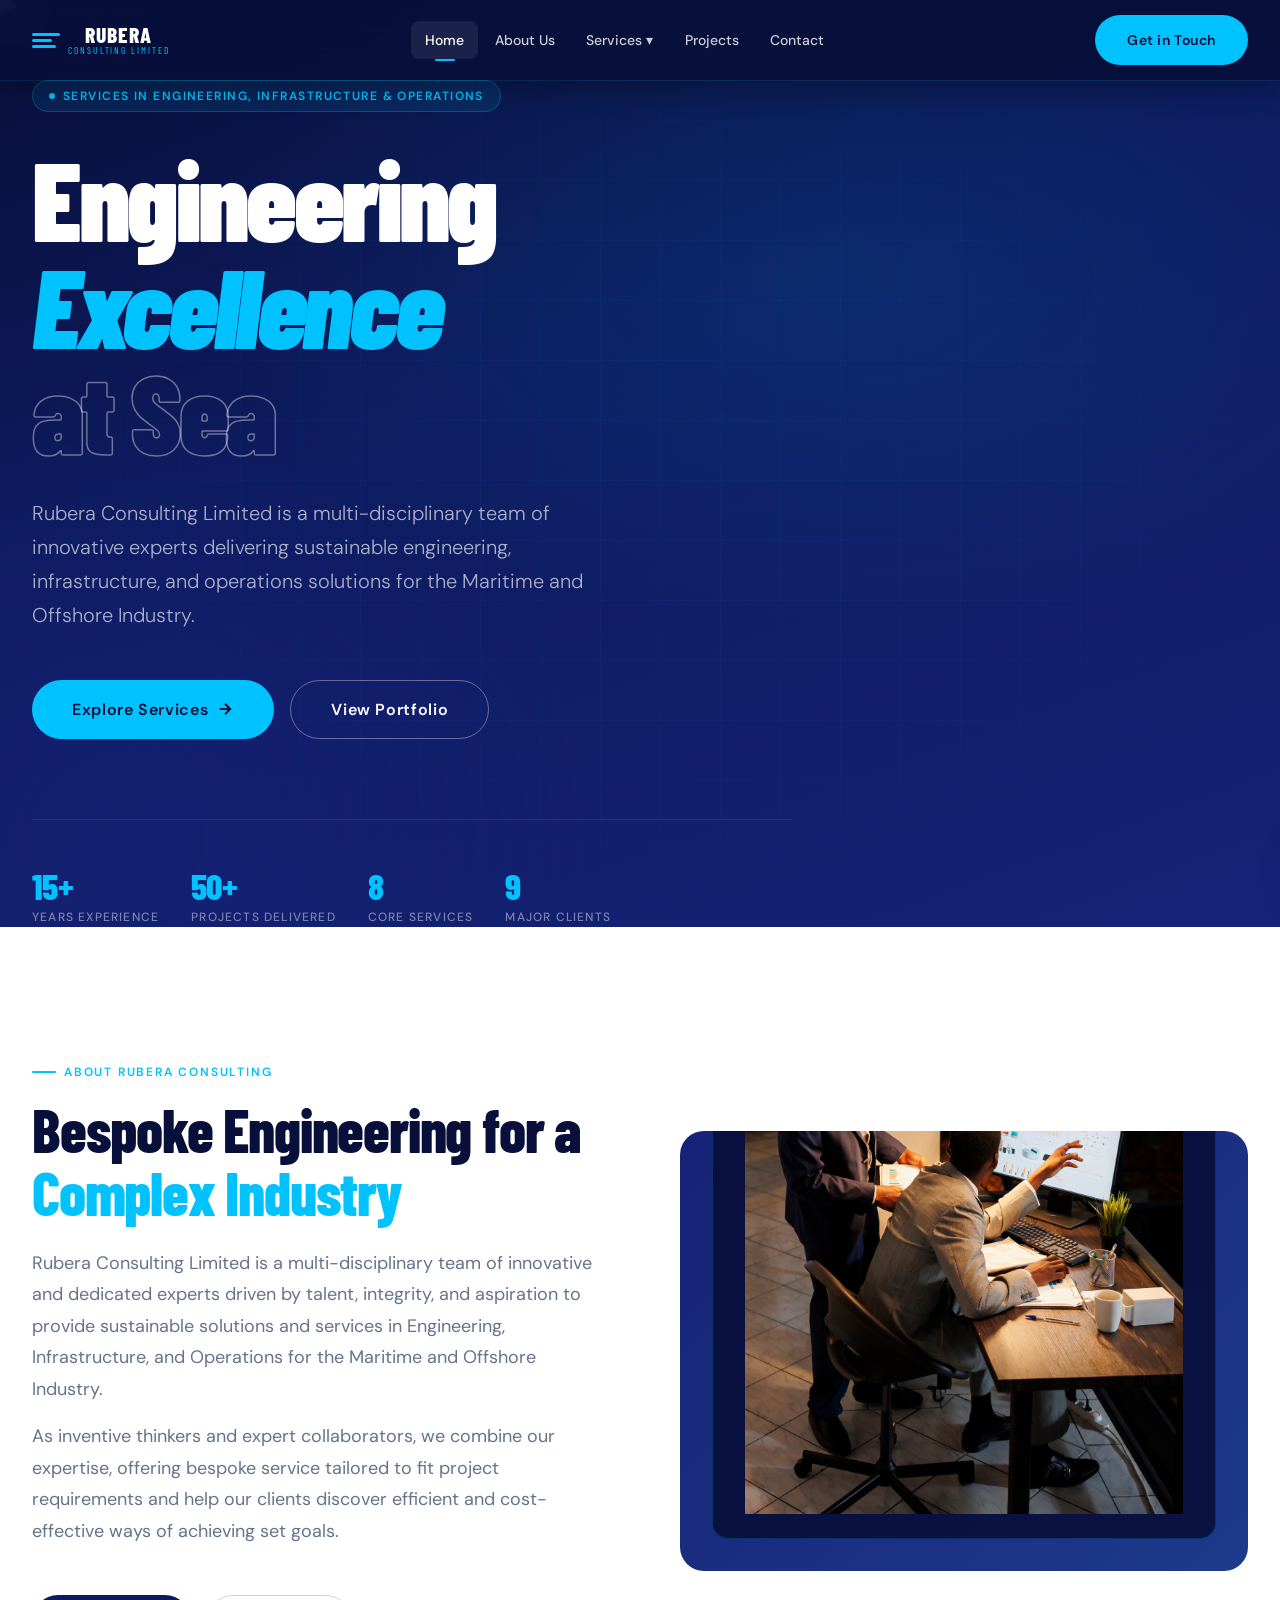
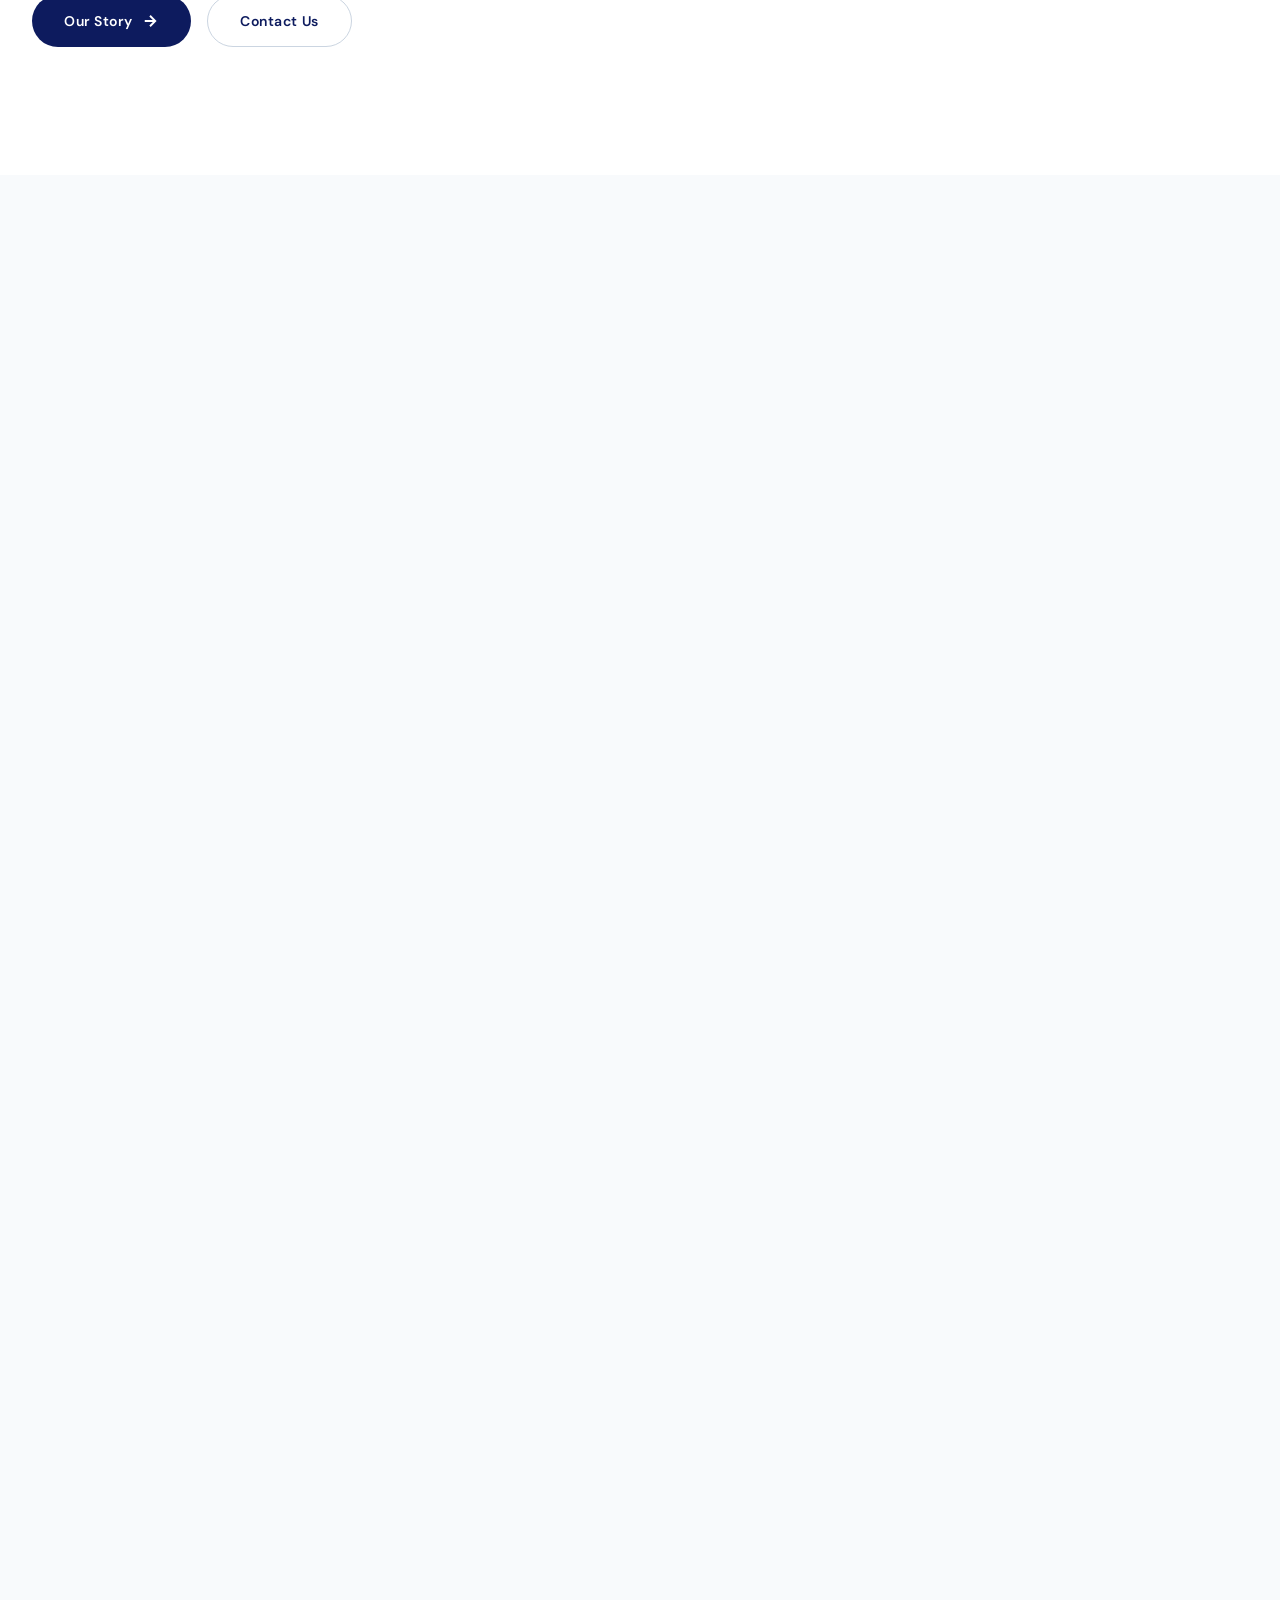
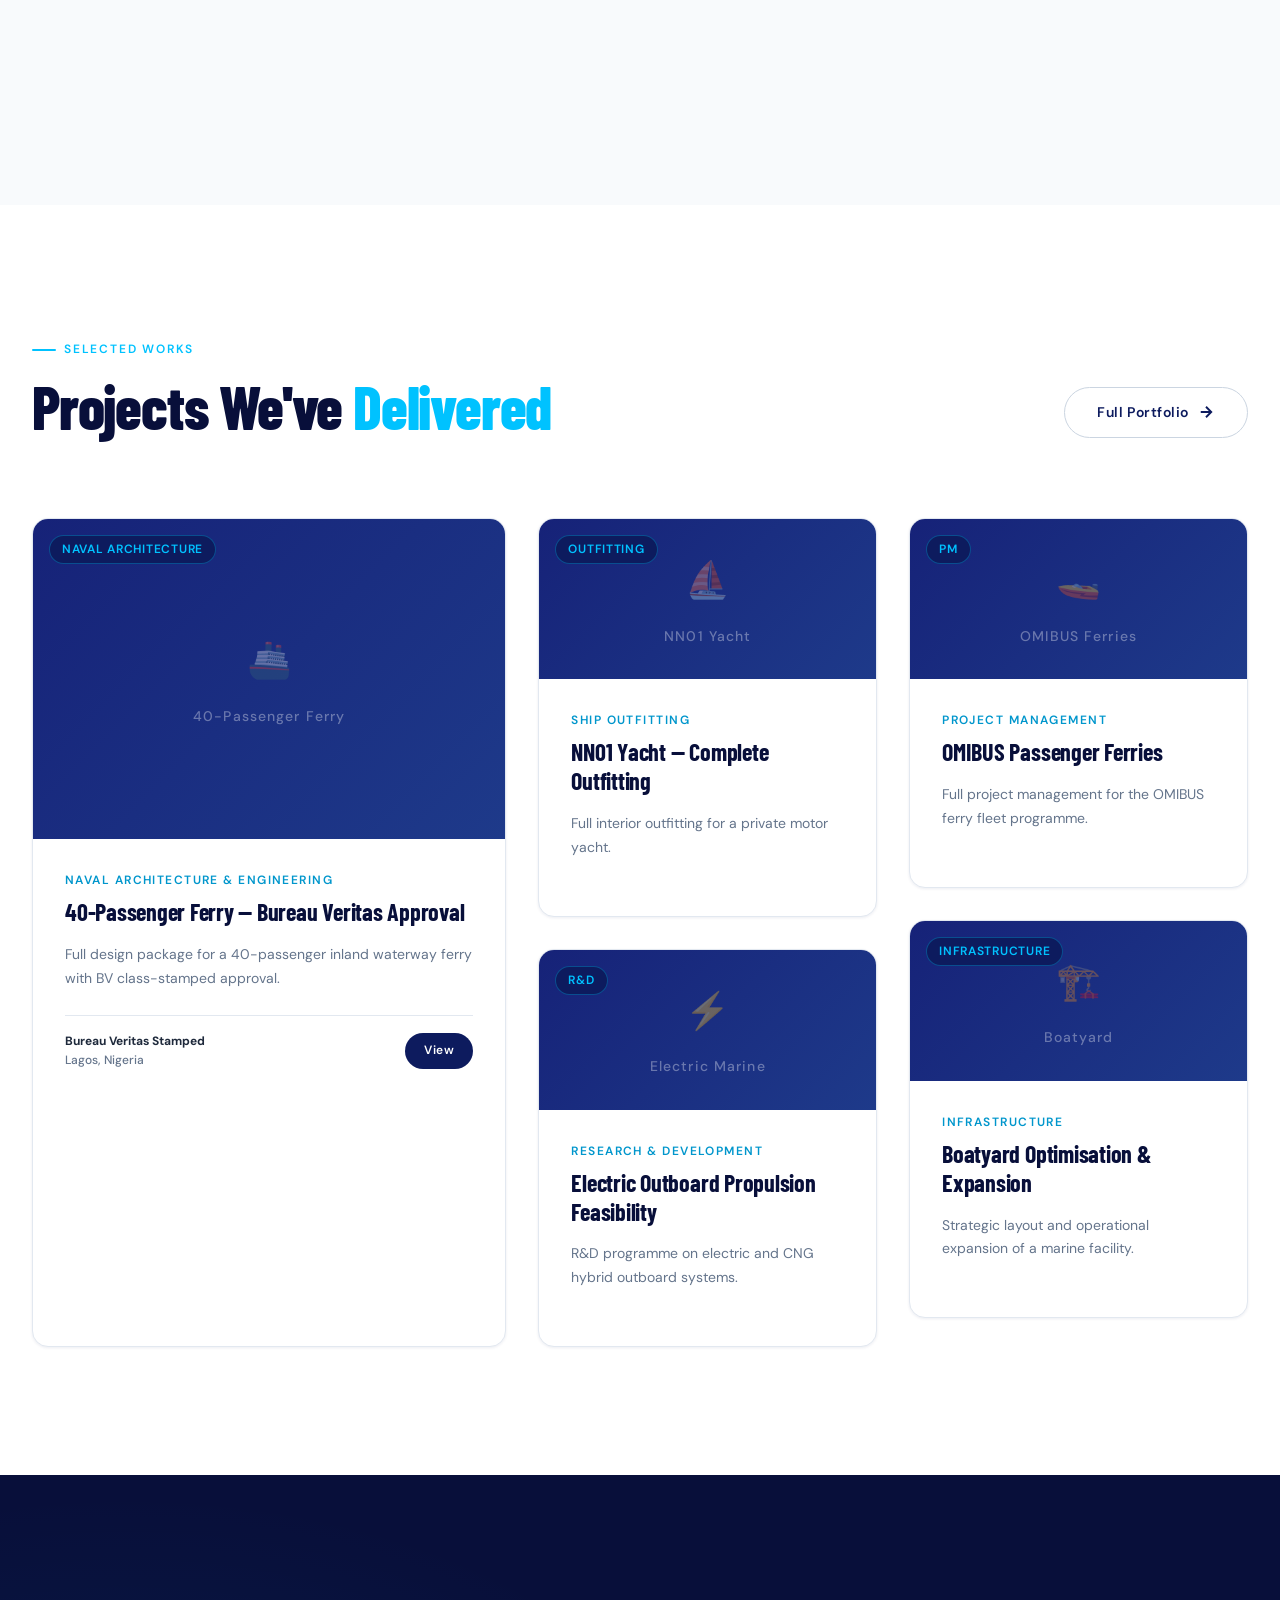
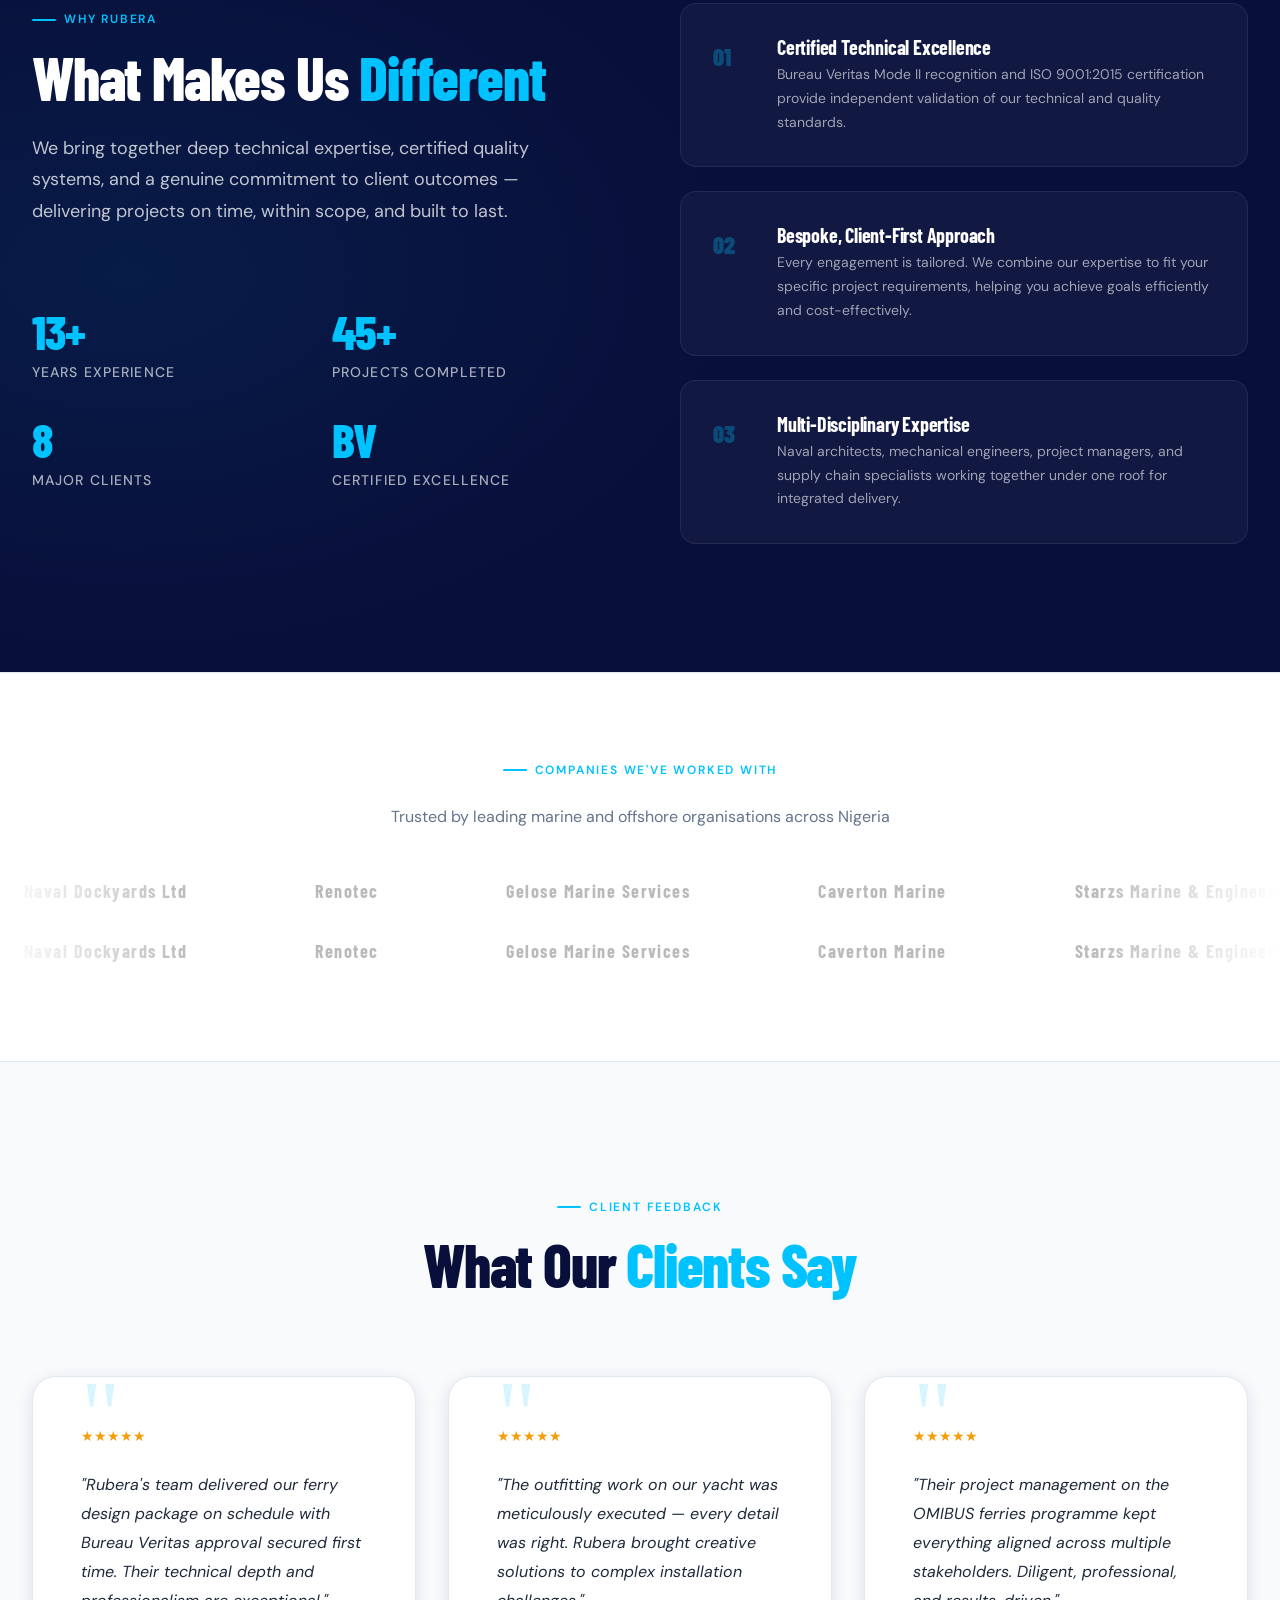
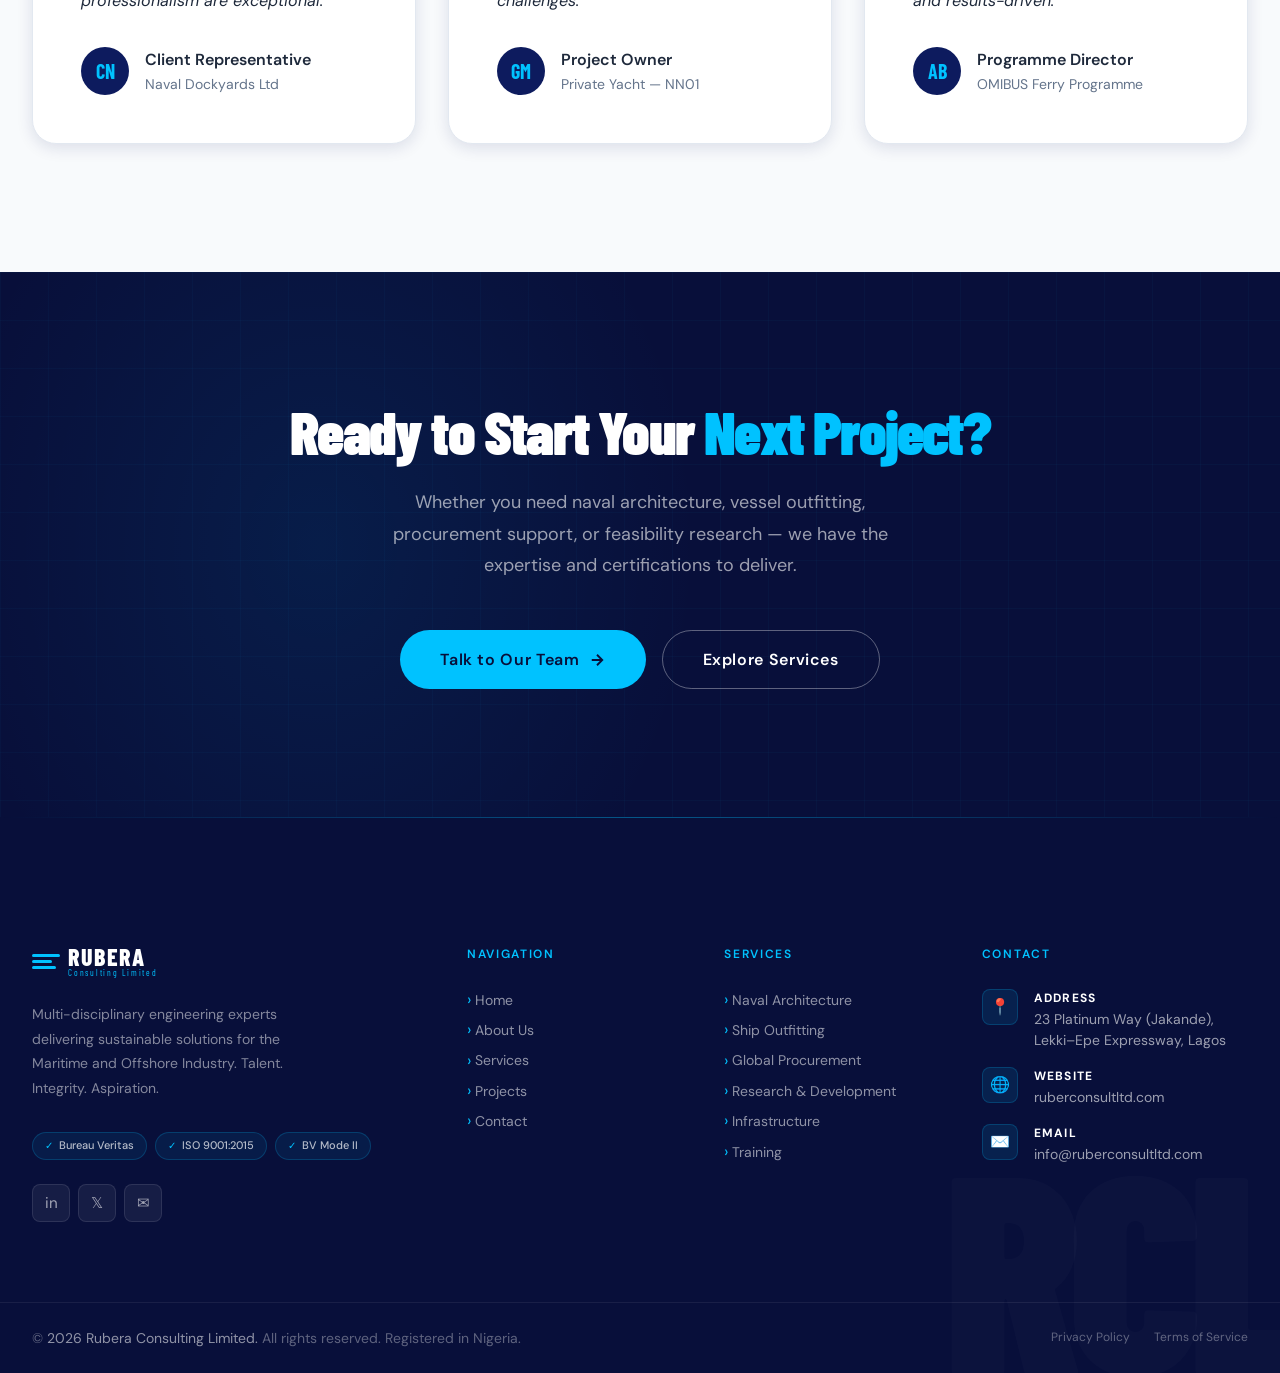
==== index.html @ f271e42b "Update index.html" ====
<!DOCTYPE html>
<html lang="en">
<head>
<meta charset="UTF-8">
<meta name="viewport" content="width=device-width, initial-scale=1.0">
<meta name="description" content="Rubera Consulting Limited — Multi-disciplinary maritime engineering consultancy. Naval Architecture, Ship Outfitting, Project Management, Procurement, R&D. Bureau Veritas Certified. Lagos, Nigeria.">
<meta name="keywords" content="naval architecture, maritime engineering, ship design, offshore consulting, Bureau Veritas, Lagos Nigeria">
<title>Rubera Consulting Limited — Maritime & Offshore Engineering</title>
<link rel="preconnect" href="https://fonts.googleapis.com">
<link rel="preconnect" href="https://fonts.gstatic.com" crossorigin>
<link href="https://fonts.googleapis.com/css2?family=Barlow+Condensed:ital,wght@0,300;0,400;0,600;0,700;0,800;0,900;1,400&family=DM+Sans:ital,opsz,wght@0,9..40,300;0,9..40,400;0,9..40,500;0,9..40,600;1,9..40,300&display=swap" rel="stylesheet">

<style>
/* ============================================================
   RUBERA CONSULTING LIMITED — COMPLETE STYLESHEET
   All CSS inlined: variables · reset · layout · components
   ============================================================ */

/* ── VARIABLES ──────────────────────────────────────────────── */
:root {
  --navy:#0D1B5E; --navy-deep:#080F3A; --navy-mid:#162278; --navy-light:#1E3A8A;
  --cyan:#00C2FF; --cyan-dim:#0096CC; --cyan-glow:rgba(0,194,255,0.18);
  --white:#FFFFFF; --off-white:#F8FAFC; --grey-50:#F1F5F9; --grey-100:#E2E8F0;
  --grey-200:#CBD5E1; --grey-400:#94A3B8; --grey-600:#475569; --text:#1E293B;
  --text-muted:#64748B; --gold:#F59E0B; --success:#10B981;
  --space-xs:.25rem; --space-sm:.5rem; --space-md:1rem; --space-lg:1.5rem;
  --space-xl:2rem; --space-2xl:3rem; --space-3xl:5rem; --space-4xl:8rem;
  --text-xs:.75rem; --text-sm:.875rem; --text-base:1rem; --text-lg:1.125rem;
  --text-xl:1.25rem; --text-2xl:1.5rem; --text-3xl:1.875rem; --text-4xl:2.25rem;
  --text-5xl:3rem; --text-6xl:3.75rem; --text-8xl:6rem;
  --font-display:'Barlow Condensed',sans-serif; --font-body:'DM Sans',sans-serif;
  --radius-sm:4px; --radius-md:8px; --radius-lg:16px; --radius-xl:24px; --radius-full:9999px;
  --shadow-sm:0 1px 3px rgba(13,27,94,.08); --shadow-md:0 4px 16px rgba(13,27,94,.12);
  --shadow-lg:0 10px 40px rgba(13,27,94,.18); --shadow-xl:0 20px 60px rgba(13,27,94,.25);
  --shadow-cyan:0 0 30px rgba(0,194,255,.25); --transition:all .3s cubic-bezier(.4,0,.2,1);
  --max-width:1280px; --nav-height:80px;
}

/* ── RESET ──────────────────────────────────────────────────── */
*,*::before,*::after{box-sizing:border-box;margin:0;padding:0}
html{scroll-behavior:smooth;-webkit-text-size-adjust:100%}
body{font-family:var(--font-body);font-size:var(--text-base);color:var(--text);background:var(--white);line-height:1.6;overflow-x:hidden}
img,svg,video{display:block;max-width:100%}
input,button,textarea,select{font:inherit}
a{color:inherit;text-decoration:none}
ul,ol{list-style:none}
button{cursor:pointer;background:none;border:none}
h1,h2,h3,h4,h5,h6{font-family:var(--font-display);line-height:1.15;font-weight:700;letter-spacing:-.01em}
::-webkit-scrollbar{width:6px}
::-webkit-scrollbar-track{background:var(--off-white)}
::-webkit-scrollbar-thumb{background:var(--navy-light);border-radius:3px}
::-webkit-scrollbar-thumb:hover{background:var(--cyan-dim)}

/* ── LAYOUT ─────────────────────────────────────────────────── */
.container{max-width:var(--max-width);margin:0 auto;padding:0 var(--space-xl)}
@media(max-width:768px){.container{padding:0 var(--space-lg)}}
@media(max-width:480px){.container{padding:0 var(--space-md)}}
.section{padding:var(--space-4xl) 0}
.section-sm{padding:var(--space-3xl) 0}
.grid-2{display:grid;grid-template-columns:repeat(2,1fr);gap:var(--space-xl)}
.grid-3{display:grid;grid-template-columns:repeat(3,1fr);gap:var(--space-xl)}
.grid-4{display:grid;grid-template-columns:repeat(4,1fr);gap:var(--space-lg)}
@media(max-width:1024px){.grid-4{grid-template-columns:repeat(2,1fr)}}
@media(max-width:768px){.grid-2,.grid-3,.grid-4{grid-template-columns:1fr}}
@media(max-width:768px){.section{padding:var(--space-3xl) 0}}

/* ── TYPOGRAPHY UTILITIES ───────────────────────────────────── */
.section-eyebrow{display:inline-flex;align-items:center;gap:var(--space-sm);font-family:var(--font-body);font-size:var(--text-xs);font-weight:600;letter-spacing:.15em;text-transform:uppercase;color:var(--cyan);margin-bottom:var(--space-md)}
.section-eyebrow::before{content:'';display:block;width:24px;height:2px;background:var(--cyan);border-radius:2px}
.section-title{font-family:var(--font-display);font-size:clamp(var(--text-4xl),5vw,var(--text-6xl));font-weight:800;color:var(--navy-deep);line-height:1.05;letter-spacing:-.02em}
.section-title.light{color:var(--white)}
.section-title span{color:var(--cyan)}
.section-body{font-size:var(--text-lg);color:var(--text-muted);max-width:640px;line-height:1.75}
.section-body.light{color:rgba(255,255,255,.75)}

/* ── BUTTONS ────────────────────────────────────────────────── */
.btn{display:inline-flex;align-items:center;gap:var(--space-sm);padding:.85rem 2rem;border-radius:var(--radius-full);font-family:var(--font-body);font-size:var(--text-sm);font-weight:600;letter-spacing:.04em;transition:var(--transition);white-space:nowrap;border:none}
.btn-primary{background:var(--cyan);color:var(--navy-deep)}
.btn-primary:hover{background:var(--white);color:var(--navy-deep);transform:translateY(-2px);box-shadow:var(--shadow-cyan)}
.btn-outline{border:1.5px solid rgba(255,255,255,.35);color:var(--white);background:transparent}
.btn-outline:hover{background:rgba(255,255,255,.1);border-color:var(--cyan);color:var(--cyan);transform:translateY(-2px)}
.btn-navy{background:var(--navy);color:var(--white)}
.btn-navy:hover{background:var(--navy-mid);transform:translateY(-2px);box-shadow:var(--shadow-md)}
.btn-lg{padding:1rem 2.5rem;font-size:var(--text-base)}
.btn svg,.btn .btn-icon{width:18px;height:18px;transition:transform .2s}
.btn:hover .btn-icon{transform:translateX(4px)}

/* ── TAGS ───────────────────────────────────────────────────── */
.tag{display:inline-block;padding:.25rem .75rem;background:var(--cyan-glow);color:var(--cyan);border:1px solid rgba(0,194,255,.25);border-radius:var(--radius-full);font-size:var(--text-xs);font-weight:600;letter-spacing:.06em;text-transform:uppercase}
.tag-navy{background:var(--navy);color:var(--cyan);border-color:rgba(0,194,255,.3)}

/* ── CARDS ──────────────────────────────────────────────────── */
.card{background:var(--white);border-radius:var(--radius-lg);padding:var(--space-2xl);box-shadow:var(--shadow-sm);border:1px solid var(--grey-100);transition:var(--transition)}
.card:hover{transform:translateY(-4px);box-shadow:var(--shadow-lg);border-color:rgba(0,194,255,.2)}

/* ── BG HELPERS ─────────────────────────────────────────────── */
.bg-navy{background:var(--navy-deep);color:var(--white)}
.bg-light{background:var(--off-white)}
.bg-white{background:var(--white)}

/* ── STAT NUMBERS ───────────────────────────────────────────── */
.stat-number{font-family:var(--font-display);font-size:var(--text-5xl);font-weight:800;color:var(--cyan);line-height:1;letter-spacing:-.02em}
.stat-label{font-size:var(--text-sm);color:rgba(255,255,255,.65);font-weight:500;margin-top:.35rem;text-transform:uppercase;letter-spacing:.08em}

/* ── FORM ELEMENTS ──────────────────────────────────────────── */
.form-group{display:flex;flex-direction:column;gap:var(--space-xs)}
.form-label{font-size:var(--text-sm);font-weight:500;color:var(--text)}
.form-input,.form-textarea,.form-select{padding:.8rem 1rem;border:1.5px solid var(--grey-200);border-radius:var(--radius-md);font-size:var(--text-base);color:var(--text);background:var(--white);transition:border-color .2s,box-shadow .2s;outline:none;width:100%}
.form-input:focus,.form-textarea:focus,.form-select:focus{border-color:var(--cyan-dim);box-shadow:0 0 0 3px rgba(0,194,255,.12)}
.form-textarea{min-height:130px;resize:vertical}
.form-error{font-size:var(--text-xs);color:#EF4444}
.form-select{appearance:none;background-image:url("data:image/svg+xml,%3Csvg xmlns='http://www.w3.org/2000/svg' width='12' height='12' fill='%2364748B' viewBox='0 0 16 16'%3E%3Cpath d='M8 10.5L2 4.5h12z'/%3E%3C/svg%3E");background-repeat:no-repeat;background-position:right 1rem center;padding-right:2.5rem}

/* ── SCROLL REVEAL ──────────────────────────────────────────── */
[data-reveal]{opacity:0;transform:translateY(28px);transition:opacity .7s cubic-bezier(.4,0,.2,1),transform .7s cubic-bezier(.4,0,.2,1)}
[data-reveal].revealed{opacity:1;transform:translateY(0)}
[data-reveal-delay="1"]{transition-delay:.1s}
[data-reveal-delay="2"]{transition-delay:.2s}
[data-reveal-delay="3"]{transition-delay:.3s}
[data-reveal-delay="4"]{transition-delay:.4s}
[data-reveal-delay="5"]{transition-delay:.5s}

/* ── PAGE TRANSITIONS ───────────────────────────────────────── */
.page-view{display:none;animation:pageFadeIn .45s ease forwards}
.page-view.active{display:block}
@keyframes pageFadeIn{from{opacity:0;transform:translateY(14px)}to{opacity:1;transform:translateY(0)}}

/* ── NAVIGATION ─────────────────────────────────────────────── */
.nav{position:fixed;top:0;left:0;right:0;height:var(--nav-height);z-index:1000;transition:background .4s ease,box-shadow .4s ease}
.nav.scrolled,.nav.nav-solid{background:rgba(8,15,58,.95);backdrop-filter:blur(20px);-webkit-backdrop-filter:blur(20px);box-shadow:0 1px 0 rgba(0,194,255,.12),0 8px 30px rgba(0,0,0,.3)}
.nav-inner{display:flex;align-items:center;justify-content:space-between;height:100%}
.nav-logo{display:flex;align-items:center;gap:var(--space-sm);text-decoration:none;flex-shrink:0;cursor:pointer}
.nav-logo-mark{display:flex;flex-direction:column;gap:3px}
.nav-logo-mark span{display:block;background:var(--cyan);border-radius:2px;transition:width .3s}
.nav-logo-mark span:nth-child(1){width:28px;height:3px}
.nav-logo-mark span:nth-child(2){width:20px;height:3px}
.nav-logo-mark span:nth-child(3){width:24px;height:3px}
.nav-logo:hover .nav-logo-mark span:nth-child(2){width:28px}
.nav-logo-text{font-family:var(--font-display);font-size:1.35rem;font-weight:800;letter-spacing:.05em;color:var(--white);line-height:1}
.nav-logo-text small{display:block;font-size:.6rem;font-weight:400;letter-spacing:.2em;color:var(--cyan);text-transform:uppercase}
.nav-links{display:flex;align-items:center;gap:var(--space-xs);list-style:none}
.nav-link{position:relative;padding:.5rem .85rem;font-size:var(--text-sm);font-weight:500;color:rgba(255,255,255,.8);text-decoration:none;border-radius:var(--radius-md);transition:color .2s,background .2s;cursor:pointer;border:none;background:none;font-family:var(--font-body)}
.nav-link:hover,.nav-link.active{color:var(--white);background:rgba(255,255,255,.08)}
.nav-link.active::after{content:'';position:absolute;bottom:-2px;left:50%;transform:translateX(-50%);width:20px;height:2px;background:var(--cyan);border-radius:1px}
.nav-item{position:relative}
.nav-dropdown{position:absolute;top:calc(100% + 12px);left:50%;transform:translateX(-50%) translateY(8px);min-width:220px;background:var(--navy-deep);border:1px solid rgba(0,194,255,.15);border-radius:var(--radius-lg);padding:var(--space-sm);box-shadow:0 20px 60px rgba(0,0,0,.4);opacity:0;visibility:hidden;transition:all .25s cubic-bezier(.4,0,.2,1);z-index:100}
.nav-item:hover .nav-dropdown{opacity:1;visibility:visible;transform:translateX(-50%) translateY(0)}
.nav-dropdown a,.nav-dropdown button{display:flex;align-items:center;gap:var(--space-sm);padding:.6rem 1rem;font-size:var(--text-sm);color:rgba(255,255,255,.75);border-radius:var(--radius-md);transition:all .2s;width:100%;text-align:left;cursor:pointer;border:none;background:none;font-family:var(--font-body)}
.nav-dropdown a:hover,.nav-dropdown button:hover{color:var(--cyan);background:rgba(0,194,255,.08)}
.nav-cta{margin-left:var(--space-md)}
.nav-hamburger{display:none;flex-direction:column;gap:5px;padding:var(--space-sm);cursor:pointer;z-index:1001}
.nav-hamburger span{display:block;height:2px;background:var(--white);border-radius:2px;transition:all .3s}
.nav-hamburger span:nth-child(1){width:26px}
.nav-hamburger span:nth-child(2){width:20px}
.nav-hamburger span:nth-child(3){width:26px}
.nav-hamburger.open span:nth-child(1){transform:translateY(7px) rotate(45deg);width:26px}
.nav-hamburger.open span:nth-child(2){opacity:0;transform:scaleX(0)}
.nav-hamburger.open span:nth-child(3){transform:translateY(-7px) rotate(-45deg);width:26px}
.nav-mobile{position:fixed;inset:0;background:var(--navy-deep);z-index:999;display:flex;flex-direction:column;align-items:center;justify-content:center;gap:var(--space-xl);opacity:0;visibility:hidden;transition:all .4s cubic-bezier(.4,0,.2,1);padding:var(--space-4xl) var(--space-xl)}
.nav-mobile.open{opacity:1;visibility:visible}
.nav-mobile-links{display:flex;flex-direction:column;align-items:center;gap:var(--space-md);list-style:none;text-align:center}
.nav-mobile-links button{font-family:var(--font-display);font-size:var(--text-4xl);font-weight:700;color:var(--white);opacity:.8;transition:all .2s;letter-spacing:-.01em;border:none;background:none;cursor:pointer}
.nav-mobile-links button:hover{opacity:1;color:var(--cyan)}
@media(max-width:1024px){.nav-links,.nav-cta{display:none}.nav-hamburger{display:flex}}

/* ── FOOTER ─────────────────────────────────────────────────── */
.footer{background:var(--navy-deep);color:var(--white);position:relative;overflow:hidden}
.footer::before{content:'';position:absolute;top:0;left:0;right:0;height:1px;background:linear-gradient(90deg,transparent,var(--cyan),transparent);opacity:.4}
.footer-watermark{position:absolute;bottom:-30px;right:-20px;font-family:var(--font-display);font-size:22vw;font-weight:900;color:rgba(255,255,255,.02);letter-spacing:-.05em;pointer-events:none;user-select:none;line-height:1}
.footer-main{padding:var(--space-4xl) 0 var(--space-3xl)}
.footer-grid{display:grid;grid-template-columns:2fr 1fr 1fr 1.5fr;gap:var(--space-3xl)}
@media(max-width:1024px){.footer-grid{grid-template-columns:1fr 1fr;gap:var(--space-2xl)}}
@media(max-width:640px){.footer-grid{grid-template-columns:1fr}}
.footer-logo{display:flex;align-items:center;gap:var(--space-sm);margin-bottom:var(--space-lg)}
.footer-logo-text{font-family:var(--font-display);font-size:1.5rem;font-weight:800;letter-spacing:.05em;color:var(--white);line-height:1}
.footer-logo-text small{display:block;font-size:.55rem;letter-spacing:.2em;color:var(--cyan);font-weight:400}
.footer-tagline{font-size:var(--text-sm);color:rgba(255,255,255,.5);line-height:1.75;margin-bottom:var(--space-xl);max-width:280px}
.footer-certifications{display:flex;flex-wrap:wrap;gap:var(--space-sm);margin-top:var(--space-lg)}
.footer-cert-badge{display:inline-flex;align-items:center;gap:6px;padding:4px 12px;background:rgba(0,194,255,.08);border:1px solid rgba(0,194,255,.2);border-radius:var(--radius-full);font-size:11px;color:rgba(255,255,255,.7);font-weight:500}
.footer-cert-badge::before{content:'✓';color:var(--cyan);font-size:10px}
.footer-col-title{font-family:var(--font-body);font-size:var(--text-xs);font-weight:600;letter-spacing:.14em;text-transform:uppercase;color:var(--cyan);margin-bottom:var(--space-lg)}
.footer-links{display:flex;flex-direction:column;gap:var(--space-sm)}
.footer-links button{font-size:var(--text-sm);color:rgba(255,255,255,.55);transition:color .2s;display:flex;align-items:center;gap:var(--space-xs);border:none;background:none;cursor:pointer;font-family:var(--font-body);padding:0;text-align:left}
.footer-links button:hover{color:var(--white)}
.footer-links button::before{content:'›';color:var(--cyan);font-size:1rem;line-height:1}
.footer-contact-item{display:flex;gap:var(--space-md);margin-bottom:var(--space-md)}
.footer-contact-icon{width:36px;height:36px;background:rgba(0,194,255,.1);border:1px solid rgba(0,194,255,.2);border-radius:var(--radius-md);display:flex;align-items:center;justify-content:center;font-size:1rem;flex-shrink:0}
.footer-contact-text{font-size:var(--text-sm);color:rgba(255,255,255,.6);line-height:1.5}
.footer-contact-text strong{color:var(--white);display:block;font-size:var(--text-xs);text-transform:uppercase;letter-spacing:.1em;margin-bottom:2px}
.footer-bottom{border-top:1px solid rgba(255,255,255,.07);padding:var(--space-lg) 0}
.footer-bottom-inner{display:flex;align-items:center;justify-content:space-between;flex-wrap:wrap;gap:var(--space-md)}
.footer-copyright{font-size:var(--text-sm);color:rgba(255,255,255,.35)}
.footer-copyright span{color:rgba(255,255,255,.55)}
.footer-bottom-links{display:flex;gap:var(--space-lg)}
.footer-bottom-links a{font-size:var(--text-xs);color:rgba(255,255,255,.35);transition:color .2s}
.footer-bottom-links a:hover{color:var(--cyan)}
.social-links{display:flex;gap:var(--space-sm);margin-top:var(--space-lg)}
.social-link{display:flex;align-items:center;justify-content:center;width:38px;height:38px;background:rgba(255,255,255,.06);border:1px solid rgba(255,255,255,.1);border-radius:var(--radius-md);color:rgba(255,255,255,.6);font-size:.95rem;transition:all .2s;text-decoration:none}
.social-link:hover{background:rgba(0,194,255,.12);border-color:rgba(0,194,255,.3);color:var(--cyan);transform:translateY(-2px)}

/* ── HERO ───────────────────────────────────────────────────── */
.hero{position:relative;min-height:100vh;display:flex;align-items:center;background:var(--navy-deep);overflow:hidden;padding-top:var(--nav-height)}
.hero-bg{position:absolute;inset:0;background:radial-gradient(ellipse 90% 70% at 65% 30%,rgba(0,194,255,.09) 0%,transparent 55%),radial-gradient(ellipse 60% 80% at 10% 90%,rgba(22,34,120,.6) 0%,transparent 60%),linear-gradient(160deg,#080F3A 0%,#0D1B5E 40%,#162278 100%)}
.hero-grid-overlay{position:absolute;inset:0;background-image:linear-gradient(rgba(0,194,255,.04) 1px,transparent 1px),linear-gradient(90deg,rgba(0,194,255,.04) 1px,transparent 1px);background-size:60px 60px;mask-image:radial-gradient(ellipse at center,black 30%,transparent 80%);pointer-events:none}
.hero-content{position:relative;z-index:2;max-width:760px}
.hero-eyebrow{display:inline-flex;align-items:center;gap:var(--space-sm);padding:.35rem 1rem;background:rgba(0,194,255,.1);border:1px solid rgba(0,194,255,.25);border-radius:var(--radius-full);font-size:var(--text-xs);font-weight:600;letter-spacing:.12em;text-transform:uppercase;color:var(--cyan);margin-bottom:var(--space-xl)}
.hero-eyebrow .dot{width:6px;height:6px;background:var(--cyan);border-radius:50%;animation:pulseDot 2s infinite}
@keyframes pulseDot{0%,100%{opacity:1;transform:scale(1)}50%{opacity:.4;transform:scale(.7)}}
.hero-title{font-family:var(--font-display);font-size:clamp(3.5rem,9vw,7rem);font-weight:900;color:var(--white);line-height:.95;letter-spacing:-.03em;margin-bottom:var(--space-xl)}
.hero-title .accent{color:var(--cyan)}
.hero-title .outline{display:block;-webkit-text-stroke:1.5px rgba(255,255,255,.4);color:transparent}
.hero-body{font-size:var(--text-xl);color:rgba(255,255,255,.65);line-height:1.7;max-width:560px;margin-bottom:var(--space-2xl);font-weight:300}
.hero-actions{display:flex;flex-wrap:wrap;gap:var(--space-md);margin-bottom:var(--space-3xl)}
.hero-stats{display:flex;flex-wrap:wrap;gap:var(--space-xl);padding-top:var(--space-2xl);border-top:1px solid rgba(255,255,255,.08)}
.hero-stat-num{font-family:var(--font-display);font-size:var(--text-4xl);font-weight:800;color:var(--white);line-height:1;letter-spacing:-.02em}
.hero-stat-num span{color:var(--cyan)}
.hero-stat-label{font-size:var(--text-xs);color:rgba(255,255,255,.45);font-weight:500;text-transform:uppercase;letter-spacing:.1em;margin-top:4px}
.scroll-indicator{position:absolute;bottom:var(--space-xl);left:50%;transform:translateX(-50%);display:flex;flex-direction:column;align-items:center;gap:var(--space-sm);color:rgba(255,255,255,.35);font-size:var(--text-xs);letter-spacing:.12em;text-transform:uppercase;z-index:2}
.scroll-line{width:1px;height:48px;background:linear-gradient(to bottom,rgba(0,194,255,.6),transparent);animation:scrollLine 2s ease-in-out infinite}
@keyframes scrollLine{0%,100%{transform:scaleY(1);opacity:1}50%{transform:scaleY(.5);opacity:.4}}

/* ── ACCREDITATION STRIP ────────────────────────────────────── */
.accred-strip{background:rgba(0,194,255,.04);border-top:1px solid rgba(0,194,255,.1);border-bottom:1px solid rgba(0,194,255,.1);padding:var(--space-xl) 0}
.accred-items{display:flex;align-items:center;justify-content:center;gap:var(--space-3xl);flex-wrap:wrap}
.accred-item{display:flex;align-items:center;gap:var(--space-sm);font-size:var(--text-sm);color:var(--text-muted);font-weight:500}
.accred-check{width:24px;height:24px;background:var(--navy);border-radius:50%;display:flex;align-items:center;justify-content:center;color:var(--cyan);font-size:.7rem;flex-shrink:0;font-weight:700}

/* ── SERVICE CARDS ──────────────────────────────────────────── */
.service-card{position:relative;background:var(--white);border:1px solid var(--grey-100);border-radius:var(--radius-lg);padding:var(--space-2xl);transition:all .35s cubic-bezier(.4,0,.2,1);overflow:hidden;cursor:pointer;display:flex;flex-direction:column;gap:var(--space-lg)}
.service-card::before{content:'';position:absolute;top:0;left:0;right:0;height:3px;background:linear-gradient(90deg,var(--navy),var(--cyan));transform:scaleX(0);transform-origin:left;transition:transform .35s}
.service-card:hover{transform:translateY(-6px);box-shadow:var(--shadow-lg);border-color:rgba(0,194,255,.2)}
.service-card:hover::before{transform:scaleX(1)}
.service-card-num{font-family:var(--font-display);font-size:var(--text-5xl);font-weight:900;color:var(--grey-100);line-height:1;position:absolute;top:var(--space-lg);right:var(--space-xl);transition:color .3s}
.service-card:hover .service-card-num{color:rgba(0,194,255,.12)}
.service-card-icon{width:58px;height:58px;background:var(--navy-deep);border-radius:var(--radius-md);display:flex;align-items:center;justify-content:center;font-size:1.6rem;flex-shrink:0;position:relative;z-index:1}
.service-card-title{font-family:var(--font-display);font-size:var(--text-2xl);font-weight:700;color:var(--navy-deep);line-height:1.2;letter-spacing:-.01em;position:relative;z-index:1}
.service-card-body{font-size:var(--text-sm);color:var(--text-muted);line-height:1.7;flex:1;position:relative;z-index:1}
.service-card-tags{display:flex;flex-wrap:wrap;gap:var(--space-xs);position:relative;z-index:1}
.service-card-link{display:inline-flex;align-items:center;gap:6px;font-size:var(--text-sm);font-weight:600;color:var(--navy);transition:color .2s;position:relative;z-index:1}
.service-card:hover .service-card-link{color:var(--cyan-dim)}

/* ── PROJECT CARDS ──────────────────────────────────────────── */
.project-card{border-radius:var(--radius-lg);overflow:hidden;background:var(--white);box-shadow:var(--shadow-sm);transition:all .35s cubic-bezier(.4,0,.2,1);border:1px solid var(--grey-100)}
.project-card:hover{transform:translateY(-6px);box-shadow:var(--shadow-xl)}
.project-card-img{position:relative;height:220px;background:var(--navy-mid);overflow:hidden}
.proj-placeholder{width:100%;height:100%;display:flex;flex-direction:column;align-items:center;justify-content:center;gap:var(--space-md);background:linear-gradient(135deg,var(--navy-mid) 0%,var(--navy-light) 100%);color:rgba(255,255,255,.35);font-size:var(--text-4xl)}
.proj-placeholder p{font-size:var(--text-sm);letter-spacing:.08em;font-weight:500}
.project-card-badge{position:absolute;top:var(--space-md);left:var(--space-md)}
.project-card-body{padding:var(--space-xl)}
.project-card-cat{font-size:var(--text-xs);font-weight:600;color:var(--cyan-dim);letter-spacing:.12em;text-transform:uppercase;margin-bottom:var(--space-sm)}
.project-card-title{font-family:var(--font-display);font-size:var(--text-2xl);font-weight:700;color:var(--navy-deep);letter-spacing:-.01em;line-height:1.2;margin-bottom:var(--space-md)}
.project-card-desc{font-size:var(--text-sm);color:var(--text-muted);line-height:1.7;margin-bottom:var(--space-lg)}
.project-card-meta{display:flex;align-items:center;justify-content:space-between;padding-top:var(--space-md);border-top:1px solid var(--grey-100)}
.project-card-client{font-size:var(--text-xs);color:var(--text-muted);font-weight:500}
.project-card-client strong{color:var(--text);display:block}

/* ── CTA SECTION ────────────────────────────────────────────── */
.cta-section{background:var(--navy-deep);position:relative;overflow:hidden}
.cta-section::before{content:'';position:absolute;top:-50%;left:-10%;width:70%;height:200%;background:radial-gradient(ellipse,rgba(0,194,255,.08) 0%,transparent 60%);pointer-events:none}
.cta-section::after{content:'';position:absolute;inset:0;background-image:linear-gradient(rgba(0,194,255,.03) 1px,transparent 1px),linear-gradient(90deg,rgba(0,194,255,.03) 1px,transparent 1px);background-size:48px 48px;pointer-events:none}
.cta-content{position:relative;z-index:1;text-align:center;max-width:700px;margin:0 auto}
.cta-title{font-family:var(--font-display);font-size:clamp(var(--text-4xl),6vw,var(--text-6xl));font-weight:900;color:var(--white);letter-spacing:-.03em;line-height:1.05;margin-bottom:var(--space-lg)}
.cta-title span{color:var(--cyan)}
.cta-body{font-size:var(--text-lg);color:rgba(255,255,255,.6);max-width:520px;margin:0 auto var(--space-2xl);line-height:1.75}
.cta-actions{display:flex;justify-content:center;flex-wrap:wrap;gap:var(--space-md)}

/* ── PAGE HEADER ────────────────────────────────────────────── */
.page-header{background:var(--navy-deep);padding:calc(var(--nav-height) + 60px) 0 60px;position:relative;overflow:hidden}
.page-header::after{content:'';position:absolute;inset:0;background:radial-gradient(ellipse 80% 100% at 60% 50%,rgba(0,194,255,.08) 0%,transparent 70%);pointer-events:none}
.page-header-wm{position:absolute;right:-40px;top:50%;transform:translateY(-50%);font-family:var(--font-display);font-size:18vw;font-weight:900;color:rgba(255,255,255,.025);letter-spacing:-.04em;pointer-events:none;user-select:none;line-height:1}
.page-header-title{font-family:var(--font-display);font-size:clamp(var(--text-5xl),8vw,var(--text-8xl));font-weight:900;color:var(--white);line-height:.95;letter-spacing:-.03em;position:relative;z-index:1}
.page-header-title span{color:var(--cyan)}
.page-header-sub{font-size:var(--text-lg);color:rgba(255,255,255,.6);margin-top:var(--space-md);position:relative;z-index:1;max-width:560px}
.breadcrumb{display:flex;align-items:center;gap:var(--space-sm);font-size:var(--text-sm);color:rgba(255,255,255,.5);margin-bottom:var(--space-lg);position:relative;z-index:1}
.breadcrumb button{color:rgba(255,255,255,.5);transition:color .2s;border:none;background:none;cursor:pointer;font-size:var(--text-sm);font-family:var(--font-body)}
.breadcrumb button:hover{color:var(--cyan)}
.breadcrumb .sep{color:rgba(255,255,255,.25)}
.breadcrumb .current{color:var(--cyan)}

/* ── CERT BADGES ────────────────────────────────────────────── */
.cert-badge{display:flex;align-items:center;gap:var(--space-md);padding:var(--space-md) var(--space-lg);background:rgba(255,255,255,.05);border:1px solid rgba(255,255,255,.1);border-radius:var(--radius-md);transition:var(--transition)}
.cert-badge:hover{background:rgba(0,194,255,.08);border-color:rgba(0,194,255,.25)}
.cert-badge-icon{font-size:2rem}
.cert-badge-text{font-size:var(--text-sm);color:rgba(255,255,255,.8)}
.cert-badge-title{font-weight:600;color:var(--white);font-size:var(--text-base)}

/* ── EXPERTISE BARS ─────────────────────────────────────────── */
.exp-bar{margin-bottom:var(--space-lg)}
.exp-bar-hdr{display:flex;justify-content:space-between;align-items:center;margin-bottom:var(--space-sm);font-size:var(--text-sm);font-weight:500;color:var(--text)}
.exp-bar-pct{font-weight:700;color:var(--navy)}
.exp-track{height:6px;background:var(--grey-100);border-radius:var(--radius-full);overflow:hidden}
.exp-fill{height:100%;background:linear-gradient(90deg,var(--navy),var(--cyan));border-radius:var(--radius-full);width:0;transition:width 1.2s cubic-bezier(.4,0,.2,1)}

/* ── VALUES ─────────────────────────────────────────────────── */
.value-item{display:flex;align-items:flex-start;gap:var(--space-lg);padding:var(--space-xl);border-radius:var(--radius-lg);background:rgba(255,255,255,.04);border:1px solid rgba(255,255,255,.08)}
.value-icon{font-size:2rem;flex-shrink:0;margin-top:2px}
.value-title{font-family:var(--font-display);font-size:var(--text-xl);font-weight:700;color:var(--white);margin-bottom:var(--space-xs)}
.value-body{font-size:var(--text-sm);color:rgba(255,255,255,.6);line-height:1.7}

/* ── PROCESS STEPS ──────────────────────────────────────────── */
.process-steps{display:grid;grid-template-columns:repeat(4,1fr);gap:var(--space-xl);position:relative}
@media(max-width:900px){.process-steps{grid-template-columns:repeat(2,1fr)}}
@media(max-width:540px){.process-steps{grid-template-columns:1fr}}
.process-step{text-align:center}
.process-step-num{width:72px;height:72px;background:var(--navy-deep);border:2px solid rgba(0,194,255,.25);border-radius:50%;display:flex;align-items:center;justify-content:center;font-family:var(--font-display);font-size:var(--text-2xl);font-weight:800;color:var(--cyan);margin:0 auto var(--space-lg)}
.process-step-title{font-family:var(--font-display);font-size:var(--text-xl);font-weight:700;color:var(--white);margin-bottom:var(--space-sm)}
.process-step-body{font-size:var(--text-sm);color:rgba(255,255,255,.55);line-height:1.7}

/* ── SERVICE DETAIL ─────────────────────────────────────────── */
.svc-detail{padding:var(--space-4xl) 0;border-bottom:1px solid var(--grey-100)}
.svc-detail:last-child{border-bottom:none}
.svc-detail-grid{display:grid;grid-template-columns:1fr 1fr;gap:5rem;align-items:center}
.svc-detail-grid.rev{direction:rtl}
.svc-detail-grid.rev>*{direction:ltr}
@media(max-width:900px){.svc-detail-grid,.svc-detail-grid.rev{grid-template-columns:1fr;direction:ltr;gap:3rem}}
.svc-num{font-family:var(--font-display);font-size:8rem;font-weight:900;color:var(--grey-100);line-height:1;margin-bottom:var(--space-md)}
.svc-visual{background:linear-gradient(135deg,var(--navy-mid) 0%,var(--navy-light) 100%);border-radius:var(--radius-xl);height:380px;display:flex;flex-direction:column;align-items:center;justify-content:center;gap:var(--space-md);font-size:6rem;color:rgba(255,255,255,.3);position:relative;overflow:hidden}
.svc-visual p{font-family:var(--font-display);font-size:var(--text-lg);font-weight:700;color:rgba(255,255,255,.5);letter-spacing:.08em}
.svc-features{display:grid;grid-template-columns:1fr 1fr;gap:var(--space-md);margin-top:var(--space-xl)}
@media(max-width:640px){.svc-features{grid-template-columns:1fr}}
.svc-feature{display:flex;align-items:flex-start;gap:var(--space-sm);font-size:var(--text-sm);color:var(--text-muted);line-height:1.6}
.svc-feature::before{content:'✓';color:var(--cyan-dim);font-weight:700;flex-shrink:0;margin-top:1px}

/* ── FILTER BAR ─────────────────────────────────────────────── */
.filter-bar{display:flex;flex-wrap:wrap;gap:var(--space-sm);margin-bottom:var(--space-3xl)}
.filter-btn{padding:.55rem 1.4rem;border-radius:var(--radius-full);font-size:var(--text-sm);font-weight:500;color:var(--text-muted);background:var(--grey-50);border:1.5px solid var(--grey-100);transition:all .2s;cursor:pointer;font-family:var(--font-body)}
.filter-btn:hover{background:var(--navy);color:var(--white);border-color:var(--navy)}
.filter-btn.active{background:var(--navy-deep);color:var(--white);border-color:var(--navy-deep)}

/* ── PROJECTS GRID ──────────────────────────────────────────── */
.projects-grid{display:grid;grid-template-columns:repeat(3,1fr);gap:var(--space-xl)}
@media(max-width:1024px){.projects-grid{grid-template-columns:repeat(2,1fr)}}
@media(max-width:640px){.projects-grid{grid-template-columns:1fr}}
[data-filter-item]{transition:opacity .35s,transform .35s}

/* ── STATS BANNER ───────────────────────────────────────────── */
.stats-banner{display:grid;grid-template-columns:repeat(4,1fr);background:var(--navy-deep);border-radius:var(--radius-xl);overflow:hidden;margin-bottom:var(--space-4xl)}
@media(max-width:768px){.stats-banner{grid-template-columns:repeat(2,1fr)}}
.stats-banner-item{padding:var(--space-2xl);text-align:center;border-right:1px solid rgba(255,255,255,.07)}
.stats-banner-item:last-child{border-right:none}

/* ── CONTACT ────────────────────────────────────────────────── */
.contact-layout{display:grid;grid-template-columns:1fr 1.55fr;gap:5rem;align-items:start}
@media(max-width:960px){.contact-layout{grid-template-columns:1fr;gap:3rem}}
.contact-info-panel{position:sticky;top:calc(var(--nav-height) + 2rem)}
@media(max-width:960px){.contact-info-panel{position:static}}
.contact-form-card{background:var(--white);border:1px solid var(--grey-100);border-radius:var(--radius-xl);padding:var(--space-3xl);box-shadow:var(--shadow-md)}
@media(max-width:600px){.contact-form-card{padding:var(--space-xl)}}
.form-row{display:grid;grid-template-columns:1fr 1fr;gap:var(--space-lg)}
@media(max-width:600px){.form-row{grid-template-columns:1fr}}
.form-grid{display:flex;flex-direction:column;gap:var(--space-lg)}
.svc-checks{display:grid;grid-template-columns:1fr 1fr;gap:var(--space-sm);margin-top:var(--space-sm)}
@media(max-width:500px){.svc-checks{grid-template-columns:1fr}}
.check-label{display:flex;align-items:center;gap:var(--space-sm);font-size:var(--text-sm);color:var(--text-muted);cursor:pointer;padding:.6rem .8rem;border:1.5px solid var(--grey-200);border-radius:var(--radius-md);transition:all .2s;user-select:none}
.check-label:hover{border-color:var(--cyan-dim);color:var(--text)}
.check-label input[type="checkbox"]{width:16px;height:16px;accent-color:var(--navy);flex-shrink:0}
.map-box{height:280px;background:linear-gradient(135deg,var(--navy-mid) 0%,var(--navy-light) 100%);border-radius:var(--radius-xl);display:flex;flex-direction:column;align-items:center;justify-content:center;gap:var(--space-md);color:rgba(255,255,255,.45);border:1px solid rgba(0,194,255,.12);position:relative;overflow:hidden;margin-top:var(--space-2xl)}
.map-box::before{content:'';position:absolute;inset:0;background-image:linear-gradient(rgba(0,194,255,.05) 1px,transparent 1px),linear-gradient(90deg,rgba(0,194,255,.05) 1px,transparent 1px);background-size:40px 40px}
.map-box-icon{font-size:3rem;position:relative;z-index:1}
.map-box-title{font-family:var(--font-display);font-size:var(--text-xl);font-weight:700;color:var(--white);position:relative;z-index:1}
.map-box-addr{font-size:var(--text-sm);color:rgba(255,255,255,.55);text-align:center;line-height:1.6;position:relative;z-index:1}
.map-box-btn{position:relative;z-index:1;display:inline-flex;align-items:center;gap:var(--space-sm);padding:.6rem 1.4rem;background:rgba(0,194,255,.12);border:1px solid rgba(0,194,255,.3);border-radius:var(--radius-full);color:var(--cyan);font-size:var(--text-sm);font-weight:600;text-decoration:none;transition:var(--transition);margin-top:var(--space-sm)}
.map-box-btn:hover{background:rgba(0,194,255,.22)}
.btn-submit{width:100%;justify-content:center;padding:1rem 2rem;font-size:var(--text-base);font-weight:600;letter-spacing:.04em;border-radius:var(--radius-full);background:var(--navy-deep);color:var(--white);border:none;cursor:pointer;transition:var(--transition);display:inline-flex;align-items:center;gap:.5rem;font-family:var(--font-body)}
.btn-submit:hover{background:var(--navy-mid);transform:translateY(-2px);box-shadow:var(--shadow-lg)}
.btn-submit:disabled{opacity:.7;cursor:not-allowed;transform:none}
.trust-row{display:flex;align-items:center;flex-wrap:wrap;gap:var(--space-lg);padding-top:var(--space-xl);border-top:1px solid var(--grey-100);margin-top:var(--space-xl)}
.trust-item{display:flex;align-items:center;gap:var(--space-xs);font-size:var(--text-xs);color:var(--text-muted);font-weight:500}
.trust-item::before{content:'✓';color:var(--success);font-weight:700}
.form-success{display:none;text-align:center;padding:var(--space-3xl) var(--space-xl)}
.form-success.show{display:block}

/* ── ACCORDION ──────────────────────────────────────────────── */
.acc-item{border:1px solid var(--grey-100);border-radius:var(--radius-lg);margin-bottom:var(--space-md);overflow:hidden;background:var(--white)}
.acc-hdr{width:100%;text-align:left;padding:var(--space-xl);font-family:var(--font-display);font-size:var(--text-xl);font-weight:700;color:var(--navy-deep);display:flex;justify-content:space-between;align-items:center;background:none;border:none;cursor:pointer}
.acc-chevron{color:var(--cyan);font-size:1.2rem;transition:transform .3s;flex-shrink:0}
.acc-item.open .acc-chevron{transform:rotate(180deg)}
.acc-body{max-height:0;overflow:hidden;transition:max-height .35s cubic-bezier(.4,0,.2,1)}
.acc-body-inner{padding:0 var(--space-xl) var(--space-xl);font-size:var(--text-base);color:var(--text-muted);line-height:1.75}

/* ── CLIENTS MARQUEE ────────────────────────────────────────── */
.clients-mask{mask-image:linear-gradient(90deg,transparent,black 15%,black 85%,transparent);overflow:hidden}
.clients-track{display:flex;gap:var(--space-3xl);animation:marquee 28s linear infinite;width:max-content}
.clients-track:hover{animation-play-state:paused}
@keyframes marquee{from{transform:translateX(0)}to{transform:translateX(-50%)}}
.client-logo{display:flex;align-items:center;justify-content:center;height:60px;padding:0 var(--space-lg);filter:grayscale(100%) opacity(.4);transition:filter .3s;white-space:nowrap;font-family:var(--font-display);font-weight:700;font-size:var(--text-lg);color:var(--grey-600);letter-spacing:.08em}
.client-logo:hover{filter:grayscale(0%) opacity(1)}

/* ── TESTIMONIALS ───────────────────────────────────────────── */
.testimonial-card{background:var(--white);border-radius:var(--radius-xl);padding:var(--space-2xl);box-shadow:var(--shadow-md);border:1px solid var(--grey-100);position:relative}
.testimonial-card::before{content:'"';position:absolute;top:-10px;left:var(--space-2xl);font-family:Georgia,serif;font-size:6rem;color:var(--cyan);opacity:.15;line-height:1}
.testimonial-stars{display:flex;gap:3px;color:var(--gold);font-size:var(--text-sm);margin-bottom:var(--space-lg)}
.testimonial-body{font-size:var(--text-base);color:var(--text);line-height:1.8;font-style:italic;margin-bottom:var(--space-xl)}
.testimonial-author{display:flex;align-items:center;gap:var(--space-md)}
.testimonial-avatar{width:48px;height:48px;background:var(--navy);border-radius:50%;display:flex;align-items:center;justify-content:center;font-family:var(--font-display);font-weight:700;font-size:var(--text-xl);color:var(--cyan);flex-shrink:0}
.testimonial-name{font-weight:600;font-size:var(--text-base);color:var(--text)}
.testimonial-role{font-size:var(--text-sm);color:var(--text-muted)}

/* ── TOAST ──────────────────────────────────────────────────── */
.toast{position:fixed;bottom:var(--space-xl);right:var(--space-xl);background:var(--navy-deep);color:var(--white);padding:var(--space-md) var(--space-xl);border-radius:var(--radius-md);border-left:3px solid var(--cyan);box-shadow:var(--shadow-xl);font-size:var(--text-sm);font-weight:500;z-index:2000;transform:translateX(200%);transition:transform .4s cubic-bezier(.4,0,.2,1)}
.toast.show{transform:translateX(0)}
.toast.success{border-left-color:var(--success)}
.toast.error{border-left-color:#EF4444}

/* ── OVERVIEW SECTION ───────────────────────────────────────── */
.overview-split{display:grid;grid-template-columns:1fr 1fr;gap:5rem;align-items:center}
@media(max-width:900px){.overview-split{grid-template-columns:1fr;gap:3rem}}
.overview-visual{position:relative;height:440px;border-radius:var(--radius-xl);background:linear-gradient(135deg,var(--navy-mid) 0%,var(--navy-light) 100%);overflow:hidden;display:flex;align-items:center;justify-content:center;font-size:8rem;color:rgba(255,255,255,.12)}
.overview-badge-float{position:absolute;bottom:var(--space-xl);left:var(--space-xl);right:var(--space-xl);background:rgba(8,15,58,.9);backdrop-filter:blur(12px);border:1px solid rgba(0,194,255,.2);border-radius:var(--radius-lg);padding:var(--space-lg) var(--space-xl);display:flex;align-items:center;gap:var(--space-lg)}
.overview-badge-icon{font-size:2rem}
.overview-badge-text{font-size:var(--text-sm);color:rgba(255,255,255,.8);line-height:1.5}
.overview-badge-title{font-weight:700;color:var(--white);display:block}
.overview-certs{display:grid;grid-template-columns:repeat(2,1fr);gap:var(--space-md);margin-top:var(--space-2xl)}

/* ── EXPERTISE PANEL ────────────────────────────────────────── */
.exp-panel{background:var(--navy-deep);border-radius:var(--radius-xl);padding:var(--space-2xl);color:var(--white)}

/* ── MISSION CARDS ──────────────────────────────────────────── */
.mission-grid{display:grid;grid-template-columns:1fr 1fr 1fr;gap:var(--space-xl)}
@media(max-width:900px){.mission-grid{grid-template-columns:1fr}}
.mission-card{padding:var(--space-2xl);border-radius:var(--radius-lg);background:var(--white);border:1px solid var(--grey-100);text-align:center;transition:var(--transition)}
.mission-card:hover{transform:translateY(-4px);box-shadow:var(--shadow-lg);border-color:rgba(0,194,255,.2)}
.mission-card-icon{font-size:3rem;margin-bottom:var(--space-lg);display:block}
.mission-card-title{font-family:var(--font-display);font-size:var(--text-2xl);font-weight:700;color:var(--navy-deep);margin-bottom:var(--space-md)}
.mission-card-body{font-size:var(--text-sm);color:var(--text-muted);line-height:1.75}

/* ── WHY ITEMS ──────────────────────────────────────────────── */
.why-item-dark{display:flex;align-items:flex-start;gap:var(--space-lg);background:rgba(255,255,255,.04);border:1px solid rgba(255,255,255,.08);border-radius:var(--radius-lg);padding:var(--space-xl)}
.why-num-dark{font-family:var(--font-display);font-size:var(--text-2xl);font-weight:900;color:rgba(0,194,255,.3);width:40px;flex-shrink:0;margin-top:2px}
.why-title-dark{font-family:var(--font-display);font-size:var(--text-xl);font-weight:700;color:var(--white);margin-bottom:var(--space-xs)}
.why-body-dark{font-size:var(--text-sm);color:rgba(255,255,255,.6);line-height:1.7}

/* ── WHY CONTACT ────────────────────────────────────────────── */
.why-contact-strip{display:grid;grid-template-columns:repeat(3,1fr);gap:var(--space-xl);margin-top:var(--space-3xl)}
@media(max-width:768px){.why-contact-strip{grid-template-columns:1fr}}
.why-contact-item{text-align:center;padding:var(--space-xl);border-radius:var(--radius-lg);background:rgba(255,255,255,.04);border:1px solid rgba(255,255,255,.08)}
.why-contact-icon{font-size:2.2rem;margin-bottom:var(--space-md);display:block}
.why-contact-title{font-family:var(--font-display);font-size:var(--text-xl);font-weight:700;color:var(--white);margin-bottom:var(--space-sm)}
.why-contact-body{font-size:var(--text-sm);color:rgba(255,255,255,.55);line-height:1.7}

/* ── PROJECTS HOMEPAGE STRIP ────────────────────────────────── */
.proj-strip{display:grid;grid-template-columns:1.4fr 1fr 1fr;gap:var(--space-xl)}
@media(max-width:1024px){.proj-strip{grid-template-columns:1fr 1fr}}
@media(max-width:640px){.proj-strip{grid-template-columns:1fr}}
.proj-featured .project-card-img{height:320px}
</style>
</head>
<body>

<!-- ══ NAVIGATION ════════════════════════════════════════════ -->
<nav class="nav nav-solid" id="main-nav">
  <div class="container nav-inner">
    <button class="nav-logo" onclick="goTo('home')" aria-label="Rubera Home">
      <div class="nav-logo-mark"><span></span><span></span><span></span></div>
      <div class="nav-logo-text">RUBERA<small>Consulting Limited</small></div>
    </button>
    <ul class="nav-links">
      <li><button class="nav-link" data-page="home">Home</button></li>
      <li><button class="nav-link" data-page="about">About Us</button></li>
      <li class="nav-item">
        <button class="nav-link" data-page="services">Services ▾</button>
        <div class="nav-dropdown">
          <button onclick="goTo('services','naval')"><span>⚓</span> Naval Architecture</button>
          <button onclick="goTo('services','outfitting')"><span>🔧</span> Ship Outfitting</button>
          <button onclick="goTo('services','pm')"><span>📊</span> Project Management</button>
          <button onclick="goTo('services','procurement')"><span>📦</span> Procurement & Logistics</button>
          <button onclick="goTo('services','rd')"><span>🔬</span> Research & Development</button>
          <button onclick="goTo('services','infrastructure')"><span>🏗️</span> Infrastructure</button>
        </div>
      </li>
      <li><button class="nav-link" data-page="projects">Projects</button></li>
      <li><button class="nav-link" data-page="contact">Contact</button></li>
    </ul>
    <button class="btn btn-primary nav-cta" onclick="goTo('contact')">Get in Touch</button>
    <button class="nav-hamburger" id="nav-hamburger" aria-label="Menu"><span></span><span></span><span></span></button>
  </div>
</nav>

<!-- Mobile nav -->
<div class="nav-mobile" id="mobile-nav">
  <ul class="nav-mobile-links">
    <li><button onclick="goTo('home')">Home</button></li>
    <li><button onclick="goTo('about')">About Us</button></li>
    <li><button onclick="goTo('services')">Services</button></li>
    <li><button onclick="goTo('projects')">Projects</button></li>
    <li><button onclick="goTo('contact')">Contact</button></li>
  </ul>
  <button class="btn btn-primary btn-lg" onclick="goTo('contact')">Get in Touch</button>
  <p style="font-size:var(--text-sm);color:rgba(255,255,255,.4);text-align:center">ruberconsultltd.com · Lagos, Nigeria</p>
</div>

<!-- ══════════════════════════════════════════════════════════ -->
<!-- PAGE: HOME                                                  -->
<!-- ══════════════════════════════════════════════════════════ -->
<div id="page-home" class="page-view active">

  <!-- HERO -->
  <section class="hero">
    <div class="hero-bg">
       <img src="ship.jpg" alt="Hero Background">
    </div>
    <div class="hero-grid-overlay"></div>
    <div class="container" style="position:relative;z-index:2;width:100%">
      <div class="hero-content">
        <div class="hero-eyebrow">
          <span class="dot"></span>
          Services in Engineering, Infrastructure & Operations 
        </div>
        <h1 class="hero-title">
          Engineering<em class="accent"> Excellence</em>
          <span class="outline">at Sea</span>
        </h1>
        <p class="hero-body">Rubera Consulting Limited is a multi-disciplinary team of innovative experts delivering sustainable engineering, infrastructure, and operations solutions for the Maritime and Offshore Industry.</p>
        <div class="hero-actions">
          <button class="btn btn-primary btn-lg" onclick="goTo('services')">Explore Services <svg class="btn-icon" viewBox="0 0 24 24" fill="none" stroke="currentColor" stroke-width="2.5"><path d="M5 12h14M12 5l7 7-7 7"/></svg></button>
          <button class="btn btn-outline btn-lg" onclick="goTo('projects')">View Portfolio</button>
        </div>
        <div class="hero-stats">
          <div><div class="hero-stat-num"><span data-counter="15" data-suffix="+">15+</span></div><div class="hero-stat-label">Years Experience</div></div>
          <div><div class="hero-stat-num"><span data-counter="50" data-suffix="+">50+</span></div><div class="hero-stat-label">Projects Delivered</div></div>
          <div><div class="hero-stat-num"><span data-counter="8">8</span></div><div class="hero-stat-label">Core Services</div></div>
          <div><div class="hero-stat-num"><span data-counter="9">9</span></div><div class="hero-stat-label">Major Clients</div></div>
        </div>
      </div>
    </div>
  </section>

  <!-- ACCREDITATION STRIP -->
 <!-- <div class="accred-strip">
    <div class="container">
      <div class="accred-items">
        <div class="accred-item"><div class="accred-check">✓</div><span>Bureau Veritas — BV Mode II Scheme</span></div>
        <div class="accred-item"><div class="accred-check">✓</div><span>ISO 9001:2015 Certified</span></div>
        <div class="accred-item"><div class="accred-check">✓</div><span>GRP Passenger & Cargo Vessel Production</span></div>
        <div class="accred-item"><div class="accred-check">✓</div><span>Inland Waterways Certified</span></div>
      </div>
    </div>
  </div>

  <!-- OVERVIEW -->
  <section class="section bg-white">
    <div class="container">
      <div class="overview-split">
        <div data-reveal>
          <span class="section-eyebrow">About Rubera Consulting</span>
          <h2 class="section-title">Bespoke Engineering for a <span>Complex Industry</span></h2>
          <p class="section-body" style="margin-top:1.5rem">Rubera Consulting Limited is a multi-disciplinary team of innovative and dedicated experts driven by talent, integrity, and aspiration to provide sustainable solutions and services in Engineering, Infrastructure, and Operations for the Maritime and Offshore Industry.</p>
          <p class="section-body" style="margin-top:1rem">As inventive thinkers and expert collaborators, we combine our expertise, offering bespoke service tailored to fit project requirements and help our clients discover efficient and cost-effective ways of achieving set goals.</p>
          <div style="margin-top:var(--space-2xl);display:flex;flex-wrap:wrap;gap:var(--space-md)">
            <button class="btn btn-navy" onclick="goTo('about')">Our Story <svg class="btn-icon" viewBox="0 0 24 24" fill="none" stroke="currentColor" stroke-width="2.5"><path d="M5 12h14M12 5l7 7-7 7"/></svg></button>
            <button class="btn btn-outline" style="color:var(--navy);border-color:var(--grey-200)" onclick="goTo('contact')">Contact Us</button>
          </div>
        </div>
        <div class="overview-visual" data-reveal data-reveal-delay="2">
          ⚓
          <div class="overview-badge-float">
            <div class="overview-badge-icon"><img src="Consultants.jpg" alt="Hero Background"></div>
          </div>
        </div>
      </div>
    </div>
  </section>

  <!-- SERVICES -->
  <section class="section bg-light">
    <div class="container">
      <div style="max-width:600px;margin-bottom:var(--space-3xl)" data-reveal>
        <span class="section-eyebrow">What We Do</span>
        <h2 class="section-title">Our Service <span>Interests</span></h2>
        <p class="section-body" style="margin-top:1.5rem">Our team offers a comprehensive range of specialised services across the maritime value chain — from concept design to operational delivery.</p>
      </div>
      <div style="display:grid;grid-template-columns:repeat(3,1fr);gap:var(--space-xl)">
        <article class="service-card" data-reveal data-reveal-delay="1" onclick="goTo('services','naval')">
          <div class="service-card-num">01</div>
          <div class="service-card-icon">⚓</div>
          <h3 class="service-card-title">Naval Architecture & Mechanical Engineering</h3>
          <p class="service-card-body">Full-cycle vessel design including hull form development, stability analysis, structural engineering, and class approval.</p>
          <div class="service-card-tags"><span class="tag">Hull Design</span><span class="tag">Stability</span><span class="tag">Class Approval</span></div>
          <span class="service-card-link">Learn More <svg viewBox="0 0 24 24" fill="none" stroke="currentColor" stroke-width="2.5" width="16" height="16"><path d="M5 12h14M12 5l7 7-7 7"/></svg></span>
        </article>
        <article class="service-card" data-reveal data-reveal-delay="2" onclick="goTo('services','outfitting')">
          <div class="service-card-num">02</div>
          <div class="service-card-icon">🔧</div>
          <h3 class="service-card-title">Ship Outfitting & Retrofitting</h3>
          <p class="service-card-body">Comprehensive outfitting services for new builds and vessel modification programmes. Accommodation assembly and systems integration.</p>
          <div class="service-card-tags"><span class="tag">Outfitting</span><span class="tag">Retrofitting</span><span class="tag">Accommodation</span></div>
          <span class="service-card-link">Learn More <svg viewBox="0 0 24 24" fill="none" stroke="currentColor" stroke-width="2.5" width="16" height="16"><path d="M5 12h14M12 5l7 7-7 7"/></svg></span>
        </article>
        <article class="service-card" data-reveal data-reveal-delay="3" onclick="goTo('services','pm')">
          <div class="service-card-num">03</div>
          <div class="service-card-icon">📊</div>
          <h3 class="service-card-title">Project & Resources Management</h3>
          <p class="service-card-body">End-to-end project governance, stakeholder coordination, and resource optimisation for complex maritime projects.</p>
          <div class="service-card-tags"><span class="tag">PMO</span><span class="tag">Scheduling</span><span class="tag">Risk</span></div>
          <span class="service-card-link">Learn More <svg viewBox="0 0 24 24" fill="none" stroke="currentColor" stroke-width="2.5" width="16" height="16"><path d="M5 12h14M12 5l7 7-7 7"/></svg></span>
        </article>
        <article class="service-card" data-reveal data-reveal-delay="1" onclick="goTo('services','procurement')">
          <div class="service-card-num">04</div>
          <div class="service-card-icon">📦</div>
          <h3 class="service-card-title">Global Procurement & Logistics</h3>
          <p class="service-card-body">Strategic sourcing, supply chain management, and international logistics for shipbuilding equipment and materials.</p>
          <div class="service-card-tags"><span class="tag">Procurement</span><span class="tag">Supply Chain</span><span class="tag">Logistics</span></div>
          <span class="service-card-link">Learn More <svg viewBox="0 0 24 24" fill="none" stroke="currentColor" stroke-width="2.5" width="16" height="16"><path d="M5 12h14M12 5l7 7-7 7"/></svg></span>
        </article>
        <article class="service-card" data-reveal data-reveal-delay="2" onclick="goTo('services','rd')">
          <div class="service-card-num">05</div>
          <div class="service-card-icon">🔬</div>
          <h3 class="service-card-title">Research & Development / Feasibility Studies</h3>
          <p class="service-card-body">Innovative R&D on emerging marine technologies including electric outboard propulsion and CNG hybrid systems.</p>
          <div class="service-card-tags"><span class="tag">Electric Propulsion</span><span class="tag">CNG Hybrid</span><span class="tag">Feasibility</span></div>
          <span class="service-card-link">Learn More <svg viewBox="0 0 24 24" fill="none" stroke="currentColor" stroke-width="2.5" width="16" height="16"><path d="M5 12h14M12 5l7 7-7 7"/></svg></span>
        </article>
        <article class="service-card" data-reveal data-reveal-delay="3" onclick="goTo('services','infrastructure')">
          <div class="service-card-num">06</div>
          <div class="service-card-icon">🏗️</div>
          <h3 class="service-card-title">Infrastructure Development & Facility Management</h3>
          <p class="service-card-body">Boatyard optimisation, expansion, and operations management for efficient marine infrastructure.</p>
          <div class="service-card-tags"><span class="tag">Boatyard</span><span class="tag">Infrastructure</span><span class="tag">Facility Mgmt</span></div>
          <span class="service-card-link">Learn More <svg viewBox="0 0 24 24" fill="none" stroke="currentColor" stroke-width="2.5" width="16" height="16"><path d="M5 12h14M12 5l7 7-7 7"/></svg></span>
        </article>
      </div>
      <div style="text-align:center;margin-top:var(--space-3xl)" data-reveal>
        <button class="btn btn-navy btn-lg" onclick="goTo('services')">All Services <svg class="btn-icon" viewBox="0 0 24 24" fill="none" stroke="currentColor" stroke-width="2.5"><path d="M5 12h14M12 5l7 7-7 7"/></svg></button>
      </div>
    </div>
  </section>

  <!-- PROJECTS STRIP -->
  <section class="section bg-white">
    <div class="container">
      <div style="display:flex;justify-content:space-between;align-items:flex-end;flex-wrap:wrap;gap:var(--space-xl);margin-bottom:var(--space-3xl)">
        <div data-reveal>
          <span class="section-eyebrow">Selected Works</span>
          <h2 class="section-title">Projects We've <span>Delivered</span></h2>
        </div>
        <button class="btn btn-outline" style="color:var(--navy);border-color:var(--grey-200)" onclick="goTo('projects')" data-reveal data-reveal-delay="2">Full Portfolio <svg class="btn-icon" viewBox="0 0 24 24" fill="none" stroke="currentColor" stroke-width="2.5"><path d="M5 12h14M12 5l7 7-7 7"/></svg></button>
      </div>
      <div class="proj-strip">
        <article class="project-card proj-featured" data-reveal>
          <div class="project-card-img"><div class="proj-placeholder">🚢<p>40-Passenger Ferry</p></div><div class="project-card-badge"><span class="tag tag-navy">Naval Architecture</span></div></div>
          <div class="project-card-body">
            <div class="project-card-cat">Naval Architecture & Engineering</div>
            <h3 class="project-card-title">40-Passenger Ferry — Bureau Veritas Approval</h3>
            <p class="project-card-desc">Full design package for a 40-passenger inland waterway ferry with BV class-stamped approval.</p>
            <div class="project-card-meta"><div class="project-card-client"><strong>Bureau Veritas Stamped</strong>Lagos, Nigeria</div><button class="btn btn-navy" style="padding:.5rem 1.2rem;font-size:var(--text-xs)" onclick="goTo('projects')">View</button></div>
          </div>
        </article>
        <div style="display:flex;flex-direction:column;gap:var(--space-xl)">
          <article class="project-card" data-reveal data-reveal-delay="2">
            <div class="project-card-img" style="height:160px"><div class="proj-placeholder">⛵<p>NN01 Yacht</p></div><div class="project-card-badge"><span class="tag tag-navy">Outfitting</span></div></div>
            <div class="project-card-body">
              <div class="project-card-cat">Ship Outfitting</div>
              <h3 class="project-card-title">NN01 Yacht — Complete Outfitting</h3>
              <p class="project-card-desc">Full interior outfitting for a private motor yacht.</p>
            </div>
          </article>
          <article class="project-card" data-reveal data-reveal-delay="3">
            <div class="project-card-img" style="height:160px"><div class="proj-placeholder">⚡<p>Electric Marine</p></div><div class="project-card-badge"><span class="tag tag-navy">R&D</span></div></div>
            <div class="project-card-body">
              <div class="project-card-cat">Research & Development</div>
              <h3 class="project-card-title">Electric Outboard Propulsion Feasibility</h3>
              <p class="project-card-desc">R&D programme on electric and CNG hybrid outboard systems.</p>
            </div>
          </article>
        </div>
        <div style="display:flex;flex-direction:column;gap:var(--space-xl)">
          <article class="project-card" data-reveal data-reveal-delay="2">
            <div class="project-card-img" style="height:160px"><div class="proj-placeholder">🚤<p>OMIBUS Ferries</p></div><div class="project-card-badge"><span class="tag tag-navy">PM</span></div></div>
            <div class="project-card-body">
              <div class="project-card-cat">Project Management</div>
              <h3 class="project-card-title">OMIBUS Passenger Ferries</h3>
              <p class="project-card-desc">Full project management for the OMIBUS ferry fleet programme.</p>
            </div>
          </article>
          <article class="project-card" data-reveal data-reveal-delay="3">
            <div class="project-card-img" style="height:160px"><div class="proj-placeholder">🏗️<p>Boatyard</p></div><div class="project-card-badge"><span class="tag tag-navy">Infrastructure</span></div></div>
            <div class="project-card-body">
              <div class="project-card-cat">Infrastructure</div>
              <h3 class="project-card-title">Boatyard Optimisation & Expansion</h3>
              <p class="project-card-desc">Strategic layout and operational expansion of a marine facility.</p>
            </div>
          </article>
        </div>
      </div>
    </div>
  </section>

  <!-- WHY US (dark) -->
  <section class="section bg-navy" style="position:relative;overflow:hidden">
    <div style="position:absolute;inset:0;background:radial-gradient(ellipse 80% 80% at 10% 50%,rgba(0,194,255,.07) 0%,transparent 60%);pointer-events:none"></div>
    <div class="container" style="position:relative;z-index:1">
      <div style="display:grid;grid-template-columns:1fr 1fr;gap:5rem;align-items:start">
        <div data-reveal>
          <span class="section-eyebrow">Why Rubera</span>
          <h2 class="section-title light">What Makes Us <span>Different</span></h2>
          <p class="section-body light" style="margin-top:1.5rem">We bring together deep technical expertise, certified quality systems, and a genuine commitment to client outcomes — delivering projects on time, within scope, and built to last.</p>
          <div style="display:grid;grid-template-columns:1fr 1fr;gap:var(--space-xl);margin-top:var(--space-3xl)">
            <div><div class="stat-number" data-counter="15" data-suffix="+">15+</div><div class="stat-label">Years Experience</div></div>
            <div><div class="stat-number" data-counter="50" data-suffix="+">50+</div><div class="stat-label">Projects Completed</div></div>
            <div><div class="stat-number" data-counter="9">9</div><div class="stat-label">Major Clients</div></div>
            <div><div class="stat-number">BV</div><div class="stat-label">Certified Excellence</div></div>
          </div>
        </div>
        <div style="display:flex;flex-direction:column;gap:var(--space-lg)" data-reveal data-reveal-delay="2">
          <div class="why-item-dark"><div class="why-num-dark">01</div><div><h3 class="why-title-dark">Certified Technical Excellence</h3><p class="why-body-dark">Bureau Veritas Mode II recognition and ISO 9001:2015 certification provide independent validation of our technical and quality standards.</p></div></div>
          <div class="why-item-dark"><div class="why-num-dark">02</div><div><h3 class="why-title-dark">Bespoke, Client-First Approach</h3><p class="why-body-dark">Every engagement is tailored. We combine our expertise to fit your specific project requirements, helping you achieve goals efficiently and cost-effectively.</p></div></div>
          <div class="why-item-dark"><div class="why-num-dark">03</div><div><h3 class="why-title-dark">Multi-Disciplinary Expertise</h3><p class="why-body-dark">Naval architects, mechanical engineers, project managers, and supply chain specialists working together under one roof for integrated delivery.</p></div></div>
        </div>
      </div>
    </div>
  </section>

  <!-- CLIENTS MARQUEE -->
  <section class="section-sm" style="background:var(--white);border-top:1px solid var(--grey-100);border-bottom:1px solid var(--grey-100)">
    <div class="container" style="margin-bottom:var(--space-xl)">
      <div style="text-align:center" data-reveal>
        <span class="section-eyebrow">Companies We've Worked With</span>
        <p style="color:var(--text-muted);font-size:var(--text-base);margin-top:var(--space-sm)">Trusted by leading marine and offshore organisations across Nigeria</p>
      </div>
    </div>
    <div class="clients-mask">
      <div class="clients-track" id="clients-track">
        <span class="client-logo">Naval Dockyards Ltd</span>
        <span class="client-logo">Renotec</span>
        <span class="client-logo">Gelose Marine Services</span>
        <span class="client-logo">Caverton Marine</span>
        <span class="client-logo">Starzs Marine & Engineering</span>
        <span class="client-logo">Raphwell Engineering & Logistics</span>
        <span class="client-logo">Abitto Global Services</span>
        <span class="client-logo">Bureau Veritas</span>
        <span class="client-logo">NARCOS Shipyard</span>
      </div>
    </div>
  </section>

  <!-- TESTIMONIALS -->
  <section class="section bg-light">
    <div class="container">
      <div style="text-align:center;margin-bottom:var(--space-3xl)" data-reveal>
        <span class="section-eyebrow">Client Feedback</span>
        <h2 class="section-title">What Our <span>Clients Say</span></h2>
      </div>
      <div class="grid-3">
        <article class="testimonial-card" data-reveal data-reveal-delay="1">
          <div class="testimonial-stars">★★★★★</div>
          <p class="testimonial-body">"Rubera's team delivered our ferry design package on schedule with Bureau Veritas approval secured first time. Their technical depth and professionalism are exceptional."</p>
          <div class="testimonial-author"><div class="testimonial-avatar">CN</div><div><div class="testimonial-name">Client Representative</div><div class="testimonial-role">Naval Dockyards Ltd</div></div></div>
        </article>
        <article class="testimonial-card" data-reveal data-reveal-delay="2">
          <div class="testimonial-stars">★★★★★</div>
          <p class="testimonial-body">"The outfitting work on our yacht was meticulously executed — every detail was right. Rubera brought creative solutions to complex installation challenges."</p>
          <div class="testimonial-author"><div class="testimonial-avatar">GM</div><div><div class="testimonial-name">Project Owner</div><div class="testimonial-role">Private Yacht — NN01</div></div></div>
        </article>
        <article class="testimonial-card" data-reveal data-reveal-delay="3">
          <div class="testimonial-stars">★★★★★</div>
          <p class="testimonial-body">"Their project management on the OMIBUS ferries programme kept everything aligned across multiple stakeholders. Diligent, professional, and results-driven."</p>
          <div class="testimonial-author"><div class="testimonial-avatar">AB</div><div><div class="testimonial-name">Programme Director</div><div class="testimonial-role">OMIBUS Ferry Programme</div></div></div>
        </article>
      </div>
    </div>
  </section>

  <!-- CTA -->
  <section class="section cta-section">
    <div class="container">
      <div class="cta-content" data-reveal>
        <h2 class="cta-title">Ready to Start Your <span>Next Project?</span></h2>
        <p class="cta-body">Whether you need naval architecture, vessel outfitting, procurement support, or feasibility research — we have the expertise and certifications to deliver.</p>
        <div class="cta-actions">
          <button class="btn btn-primary btn-lg" onclick="goTo('contact')">Talk to Our Team <svg class="btn-icon" viewBox="0 0 24 24" fill="none" stroke="currentColor" stroke-width="2.5"><path d="M5 12h14M12 5l7 7-7 7"/></svg></button>
          <button class="btn btn-outline btn-lg" onclick="goTo('services')">Explore Services</button>
        </div>
      </div>
    </div>
  </section>

  <!-- FOOTER (shared) -->
  <div id="footer-home"></div>
</div><!-- /page-home -->

<!-- ══════════════════════════════════════════════════════════ -->
<!-- PAGE: ABOUT                                                 -->
<!-- ══════════════════════════════════════════════════════════ -->
<div id="page-about" class="page-view">
  <header class="page-header">
    <div class="page-header-wm">ABOUT</div>
    <div class="container">
      <div class="breadcrumb"><button onclick="goTo('home')">Home</button><span class="sep">›</span><span class="current">About Us</span></div>
      <p class="section-eyebrow">Our Story</p>
      <h1 class="page-header-title">Who We <span>Are</span></h1>
      <p class="page-header-sub">A multi-disciplinary team of innovative experts delivering engineering excellence for the Maritime and Offshore Industry.</p>
    </div>
  </header>

  <section class="section bg-white">
    <div class="container">
      <div class="overview-split">
        <div data-reveal>
          <span class="section-eyebrow">Our Identity</span>
          <h2 class="section-title">Engineering <span>Excellence</span>, Delivered</h2>
          <p class="section-body" style="margin-top:1.5rem">Rubera Consulting Limited is a multi-disciplinary team of innovative and dedicated experts driven by talent, integrity, and aspiration to provide sustainable solutions and services in Engineering, Infrastructure, and Operations for the Maritime and Offshore Industry.</p>
          <p class="section-body" style="margin-top:1rem">As inventive thinkers and expert collaborators, we combine our expertise, offering bespoke service tailored to fit project requirements and help our clients discover efficient and cost-effective ways of achieving their set goals.</p>
          <p class="section-body" style="margin-top:1rem">Headquartered at 23 Platinum Way (Jakande), Lekki–Epe Expressway, Lagos — we serve clients across Nigeria and the broader West African maritime sector.</p>
          <div style="margin-top:var(--space-2xl);display:flex;flex-wrap:wrap;gap:var(--space-md)">
            <button class="btn btn-navy btn-lg" onclick="goTo('contact')">Work With Us</button>
            <button class="btn btn-outline btn-lg" style="color:var(--navy);border-color:var(--grey-200)" onclick="goTo('projects')">Our Projects</button>
          </div>
        </div>
        <div data-reveal data-reveal-delay="2">
          <div class="exp-panel">
            <h3 style="font-family:var(--font-display);font-size:var(--text-2xl);font-weight:700;color:var(--white);margin-bottom:var(--space-xl)">Core Capabilities</h3>
            <div class="exp-bar"><div class="exp-bar-hdr"><span>Naval Architecture & Design</span><span class="exp-bar-pct">95%</span></div><div class="exp-track"><div class="exp-fill" data-width="95"></div></div></div>
            <div class="exp-bar"><div class="exp-bar-hdr"><span>Ship Outfitting & Retrofitting</span><span class="exp-bar-pct">90%</span></div><div class="exp-track"><div class="exp-fill" data-width="90"></div></div></div>
            <div class="exp-bar"><div class="exp-bar-hdr"><span>Project Management</span><span class="exp-bar-pct">92%</span></div><div class="exp-track"><div class="exp-fill" data-width="92"></div></div></div>
            <div class="exp-bar"><div class="exp-bar-hdr"><span>Procurement & Supply Chain</span><span class="exp-bar-pct">88%</span></div><div class="exp-track"><div class="exp-fill" data-width="88"></div></div></div>
            <div class="exp-bar"><div class="exp-bar-hdr"><span>R&D / Feasibility Studies</span><span class="exp-bar-pct">85%</span></div><div class="exp-track"><div class="exp-fill" data-width="85"></div></div></div>
            <div style="margin-top:var(--space-xl);padding-top:var(--space-xl);border-top:1px solid rgba(255,255,255,.1);display:grid;grid-template-columns:1fr 1fr;gap:var(--space-xl)">
              <div><div class="stat-number" data-counter="15" data-suffix="+">15+</div><div class="stat-label">Years Experience</div></div>
              <div><div class="stat-number" data-counter="50" data-suffix="+">50+</div><div class="stat-label">Projects Done</div></div>
            </div>
          </div>
        </div>
      </div>
    </div>
  </section>

  <section class="section bg-light">
    <div class="container">
      <div style="text-align:center;margin-bottom:var(--space-3xl)" data-reveal>
        <span class="section-eyebrow">What Drives Us</span>
        <h2 class="section-title">Mission, Vision & <span>Purpose</span></h2>
      </div>
      <div class="mission-grid">
        <div class="mission-card" data-reveal data-reveal-delay="1"><span class="mission-card-icon">🎯</span><h3 class="mission-card-title">Our Mission</h3><p class="mission-card-body">To provide sustainable, high-quality engineering and consulting solutions to the Maritime and Offshore Industry — combining talent, integrity, and innovation to help clients achieve their goals efficiently and cost-effectively.</p></div>
        <div class="mission-card" data-reveal data-reveal-delay="2"><span class="mission-card-icon">🔭</span><h3 class="mission-card-title">Our Vision</h3><p class="mission-card-body">To be West Africa's most trusted multi-disciplinary maritime engineering firm — recognised for technical excellence, certified quality, and a consistent record of on-time, within-scope delivery.</p></div>
        <div class="mission-card" data-reveal data-reveal-delay="3"><span class="mission-card-icon">🤝</span><h3 class="mission-card-title">Our Approach</h3><p class="mission-card-body">We combine the breadth of a multi-disciplinary team with the depth of sector specialists. Every engagement is bespoke — structured around your project's unique requirements, constraints, and commercial context.</p></div>
      </div>
    </div>
  </section>

  <section class="section bg-navy" style="position:relative;overflow:hidden">
    <div style="position:absolute;inset:0;background:radial-gradient(ellipse 70% 80% at 80% 20%,rgba(0,194,255,.07) 0%,transparent 60%);pointer-events:none"></div>
    <div class="container" style="position:relative;z-index:1">
      <div style="max-width:600px;margin-bottom:var(--space-3xl)" data-reveal>
        <span class="section-eyebrow">Core Principles</span>
        <h2 class="section-title light">The Values That <span>Guide Us</span></h2>
      </div>
      <div style="display:grid;grid-template-columns:1fr 1fr;gap:var(--space-xl)">
        <div class="value-item" data-reveal data-reveal-delay="1"><span class="value-icon">💡</span><div><h3 class="value-title">Talent</h3><p class="value-body">We recruit and retain exceptional specialists in naval architecture, engineering, project management, and supply chain — delivering results through genuine expertise.</p></div></div>
        <div class="value-item" data-reveal data-reveal-delay="2"><span class="value-icon">⚖️</span><div><h3 class="value-title">Integrity</h3><p class="value-body">We operate with transparency and honesty at every stage — with clients, partners, and regulators. Our certifications are a reflection of this commitment.</p></div></div>
        <div class="value-item" data-reveal data-reveal-delay="3"><span class="value-icon">🚀</span><div><h3 class="value-title">Aspiration</h3><p class="value-body">We are inventive thinkers, constantly seeking better solutions. From electric propulsion R&D to innovative boatyard management — we push boundaries.</p></div></div>
        <div class="value-item" data-reveal data-reveal-delay="4"><span class="value-icon">♻️</span><div><h3 class="value-title">Sustainability</h3><p class="value-body">Every solution considers long-term environmental and operational sustainability — from GRP vessel production to CNG hybrid propulsion research.</p></div></div>
      </div>
    </div>
  </section>

  <section class="section bg-white">
    <div class="container">
      <div style="text-align:center;margin-bottom:var(--space-3xl)" data-reveal>
        <span class="section-eyebrow">Accreditation & Quality</span>
        <h2 class="section-title">Our <span>Certifications</span></h2>
      </div>
      <div class="grid-3">
        <div class="card" data-reveal data-reveal-delay="1" style="text-align:center"><div style="font-size:3.5rem;margin-bottom:var(--space-lg)">🔰</div><h3 style="font-family:var(--font-display);font-size:var(--text-2xl);font-weight:700;color:var(--navy-deep);margin-bottom:var(--space-sm)">Bureau Veritas</h3><p style="font-size:var(--text-sm);color:var(--cyan-dim);font-weight:600;margin-bottom:var(--space-md)">BV Mode II Scheme — Marine & Offshore</p><p style="font-size:var(--text-sm);color:var(--text-muted);line-height:1.7">Recognised for production of GRP Passenger and Cargo Vessels for use in Inland Waterways. Valid through November 2027.</p><div style="margin-top:var(--space-lg);padding-top:var(--space-lg);border-top:1px solid var(--grey-100)"><span class="tag">Issued Jun 2024</span></div></div>
        <div class="card" data-reveal data-reveal-delay="2" style="text-align:center"><div style="font-size:3.5rem;margin-bottom:var(--space-lg)">📋</div><h3 style="font-family:var(--font-display);font-size:var(--text-2xl);font-weight:700;color:var(--navy-deep);margin-bottom:var(--space-sm)">ISO 9001:2015</h3><p style="font-size:var(--text-sm);color:var(--cyan-dim);font-weight:600;margin-bottom:var(--space-md)">Quality Management System</p><p style="font-size:var(--text-sm);color:var(--text-muted);line-height:1.7">Certified quality management system ensuring consistent, high-quality service delivery across all engineering, procurement, and consulting activities.</p><div style="margin-top:var(--space-lg);padding-top:var(--space-lg);border-top:1px solid var(--grey-100)"><span class="tag">Active Certification</span></div></div>
        <div class="card" data-reveal data-reveal-delay="3" style="text-align:center"><div style="font-size:3.5rem;margin-bottom:var(--space-lg)">⚓</div><h3 style="font-family:var(--font-display);font-size:var(--text-2xl);font-weight:700;color:var(--navy-deep);margin-bottom:var(--space-sm)">Naval Architecture</h3><p style="font-size:var(--text-sm);color:var(--cyan-dim);font-weight:600;margin-bottom:var(--space-md)">Design Approvals — BV Stamped</p><p style="font-size:var(--text-sm);color:var(--text-muted);line-height:1.7">40-Passenger Ferry design fully approved and stamped by Bureau Veritas Marine & Offshore. Proof of our design engineering capability at class level.</p><div style="margin-top:var(--space-lg);padding-top:var(--space-lg);border-top:1px solid var(--grey-100)"><span class="tag">BV Stamped Feb 2023</span></div></div>
      </div>
    </div>
  </section>

  <section class="section bg-light">
    <div class="container">
      <div style="text-align:center;margin-bottom:var(--space-3xl)" data-reveal>
        <span class="section-eyebrow">Our Clients</span>
        <h2 class="section-title">Companies We've <span>Worked With</span></h2>
        <p class="section-body" style="margin:1.5rem auto 0;text-align:center">In our years of operation, we have been able to work with great companies who valued the diligence and professionalism we invested in our projects.</p>
      </div>
      <div style="display:grid;grid-template-columns:repeat(3,1fr);gap:var(--space-xl)">
        <div class="cert-badge" data-reveal data-reveal-delay="1"><div class="cert-badge-icon">🏛️</div><div><div class="cert-badge-title">Naval Dockyards Ltd</div><div class="cert-badge-text">Government / Defence</div></div></div>
        <div class="cert-badge" data-reveal data-reveal-delay="1"><div class="cert-badge-icon">⚓</div><div><div class="cert-badge-title">NARCOS Shipyard</div><div class="cert-badge-text">Naval Shipyard</div></div></div>
        <div class="cert-badge" data-reveal data-reveal-delay="2"><div class="cert-badge-icon">🔧</div><div><div class="cert-badge-title">Renotec</div><div class="cert-badge-text">Marine Engineering</div></div></div>
        <div class="cert-badge" data-reveal data-reveal-delay="2"><div class="cert-badge-icon">🚢</div><div><div class="cert-badge-title">Gelose Marine Services Nig. Ltd</div><div class="cert-badge-text">Marine Services</div></div></div>
        <div class="cert-badge" data-reveal data-reveal-delay="3"><div class="cert-badge-icon">🌊</div><div><div class="cert-badge-title">Caverton Marine</div><div class="cert-badge-text">Marine Transport</div></div></div>
        <div class="cert-badge" data-reveal data-reveal-delay="3"><div class="cert-badge-icon">⭐</div><div><div class="cert-badge-title">Starzs Marine & Engineering</div><div class="cert-badge-text">Marine Engineering</div></div></div>
        <div class="cert-badge" data-reveal data-reveal-delay="4"><div class="cert-badge-icon">🏗️</div><div><div class="cert-badge-title">Raphwell Engineering & Logistics</div><div class="cert-badge-text">Engineering & Logistics</div></div></div>
        <div class="cert-badge" data-reveal data-reveal-delay="4"><div class="cert-badge-icon">🌍</div><div><div class="cert-badge-title">Abitto Global Services Ltd</div><div class="cert-badge-text">Global Services</div></div></div>
        <div class="cert-badge" data-reveal data-reveal-delay="5"><div class="cert-badge-icon">🔰</div><div><div class="cert-badge-title">Bureau Veritas</div><div class="cert-badge-text">Certification Body</div></div></div>
      </div>
    </div>
  </section>

  <section class="section cta-section">
    <div class="container"><div class="cta-content" data-reveal>
      <h2 class="cta-title">Ready to Work <span>Together?</span></h2>
      <p class="cta-body">Tell us about your project. Our multi-disciplinary team is ready to develop a bespoke solution tailored to your exact requirements.</p>
      <div class="cta-actions">
        <button class="btn btn-primary btn-lg" onclick="goTo('contact')">Start a Conversation <svg class="btn-icon" viewBox="0 0 24 24" fill="none" stroke="currentColor" stroke-width="2.5"><path d="M5 12h14M12 5l7 7-7 7"/></svg></button>
        <button class="btn btn-outline btn-lg" onclick="goTo('services')">Our Services</button>
      </div>
    </div></div>
  </section>
  <div id="footer-about"></div>
</div><!-- /page-about -->

<!-- ══════════════════════════════════════════════════════════ -->
<!-- PAGE: SERVICES                                              -->
<!-- ══════════════════════════════════════════════════════════ -->
<div id="page-services" class="page-view">
  <header class="page-header">
    <div class="page-header-wm">SERVICES</div>
    <div class="container">
      <div class="breadcrumb"><button onclick="goTo('home')">Home</button><span class="sep">›</span><span class="current">Services</span></div>
      <p class="section-eyebrow">What We Offer</p>
      <h1 class="page-header-title">Our Service <span>Interests</span></h1>
      <p class="page-header-sub">A comprehensive suite of engineering, procurement, and consulting services for the maritime and offshore sector.</p>
    </div>
  </header>

  <section class="section bg-light">
    <div class="container">
      <div style="text-align:center;margin-bottom:var(--space-3xl)" data-reveal>
        <span class="section-eyebrow">Full Spectrum Coverage</span>
        <h2 class="section-title">Our Team Offers <span>Services Including</span></h2>
      </div>
      <div class="grid-4">
        <div class="card" style="text-align:center;cursor:pointer" onclick="scrollToId('s-naval')"><div style="font-size:2.5rem;margin-bottom:var(--space-md)">⚓</div><h3 style="font-family:var(--font-display);font-size:var(--text-lg);font-weight:700;color:var(--navy-deep)">Naval Architecture</h3></div>
        <div class="card" style="text-align:center;cursor:pointer" onclick="scrollToId('s-outfitting')"><div style="font-size:2.5rem;margin-bottom:var(--space-md)">🔧</div><h3 style="font-family:var(--font-display);font-size:var(--text-lg);font-weight:700;color:var(--navy-deep)">Ship Outfitting</h3></div>
        <div class="card" style="text-align:center;cursor:pointer" onclick="scrollToId('s-pm')"><div style="font-size:2.5rem;margin-bottom:var(--space-md)">📊</div><h3 style="font-family:var(--font-display);font-size:var(--text-lg);font-weight:700;color:var(--navy-deep)">Project Management</h3></div>
        <div class="card" style="text-align:center;cursor:pointer" onclick="scrollToId('s-procurement')"><div style="font-size:2.5rem;margin-bottom:var(--space-md)">📦</div><h3 style="font-family:var(--font-display);font-size:var(--text-lg);font-weight:700;color:var(--navy-deep)">Procurement</h3></div>
        <div class="card" style="text-align:center;cursor:pointer" onclick="scrollToId('s-rd')"><div style="font-size:2.5rem;margin-bottom:var(--space-md)">🔬</div><h3 style="font-family:var(--font-display);font-size:var(--text-lg);font-weight:700;color:var(--navy-deep)">R&D / Feasibility</h3></div>
        <div class="card" style="text-align:center;cursor:pointer" onclick="scrollToId('s-infrastructure')"><div style="font-size:2.5rem;margin-bottom:var(--space-md)">🏗️</div><h3 style="font-family:var(--font-display);font-size:var(--text-lg);font-weight:700;color:var(--navy-deep)">Infrastructure</h3></div>
        <div class="card" style="text-align:center;cursor:pointer" onclick="scrollToId('s-supply')"><div style="font-size:2.5rem;margin-bottom:var(--space-md)">🔗</div><h3 style="font-family:var(--font-display);font-size:var(--text-lg);font-weight:700;color:var(--navy-deep)">Supply Chain</h3></div>
        <div class="card" style="text-align:center;cursor:pointer" onclick="scrollToId('s-training')"><div style="font-size:2.5rem;margin-bottom:var(--space-md)">🎓</div><h3 style="font-family:var(--font-display);font-size:var(--text-lg);font-weight:700;color:var(--navy-deep)">Training</h3></div>
      </div>
    </div>
  </section>

  <section class="bg-white">
    <div class="container">
      <!-- Naval Architecture -->
      <div class="svc-detail" id="s-naval">
        <div class="svc-detail-grid">
          <div data-reveal><div class="svc-num">01</div><span class="section-eyebrow">Core Service</span><h2 class="section-title">Naval Architecture &<br><span>Mechanical Engineering</span></h2><p class="section-body" style="margin-top:1.5rem">Full-cycle vessel design from concept to class-approved construction drawings. Our naval architects bring deep expertise in hull form development, structural analysis, stability, and regulatory compliance across a wide range of vessel types.</p><div class="svc-features"><div class="svc-feature">Hull form design & optimisation</div><div class="svc-feature">Stability analysis & hydrostatics</div><div class="svc-feature">Structural engineering</div><div class="svc-feature">Bureau Veritas class approval</div><div class="svc-feature">Passenger ferries (up to 40-pax)</div><div class="svc-feature">Barges: dumb, crude oil, self-propelled</div><div class="svc-feature">Patrol & defence boats</div><div class="svc-feature">Vessel modification & conversion</div></div><div style="margin-top:var(--space-xl)"><button class="btn btn-navy" onclick="goTo('contact')">Enquire About This Service</button></div></div>
          <div class="svc-visual" data-reveal data-reveal-delay="2"><img src="images/hero-bg.jpg" alt="Hero Background"><p>Naval Architecture</p></div>
        </div>
      </div>
      <!-- Ship Outfitting -->
      <div class="svc-detail" id="s-outfitting">
        <div class="svc-detail-grid rev">
          <div data-reveal><div class="svc-num">02</div><span class="section-eyebrow">Core Service</span><h2 class="section-title">Ship Outfitting &<br><span>Retrofitting</span></h2><p class="section-body" style="margin-top:1.5rem">Comprehensive outfitting and retrofitting programmes for new builds and existing vessels. We manage accommodation systems, mechanical installation, and interior finishing to the highest standards.</p><div class="svc-features"><div class="svc-feature">Accommodation outfitting assembly</div><div class="svc-feature">Interior design & finishing</div><div class="svc-feature">Mechanical systems installation</div><div class="svc-feature">Electrical systems integration</div><div class="svc-feature">Vessel retrofit & modification</div><div class="svc-feature">Yacht refits & upgrades</div><div class="svc-feature">FRP / GRP vessel mould construction</div><div class="svc-feature">Quality inspection & sign-off</div></div><div style="margin-top:var(--space-xl)"><button class="btn btn-navy" onclick="goTo('contact')">Enquire About This Service</button></div></div>
          <div class="svc-visual" data-reveal data-reveal-delay="2">🔧<p>Ship Outfitting</p></div>
        </div>
      </div>
      <!-- Project Management -->
      <div class="svc-detail" id="s-pm">
        <div class="svc-detail-grid">
          <div data-reveal><div class="svc-num">03</div><span class="section-eyebrow">Core Service</span><h2 class="section-title">Project & Resources<br><span>Management</span></h2><p class="section-body" style="margin-top:1.5rem">End-to-end project governance for complex maritime programmes. From scheduling and stakeholder management to resource allocation and risk control.</p><div class="svc-features"><div class="svc-feature">Project planning & scheduling</div><div class="svc-feature">Stakeholder coordination</div><div class="svc-feature">Budget management & control</div><div class="svc-feature">Risk assessment & mitigation</div><div class="svc-feature">Multi-party project coordination</div><div class="svc-feature">Progress reporting & documentation</div><div class="svc-feature">Quality assurance management</div><div class="svc-feature">Post-project review</div></div><div style="margin-top:var(--space-xl)"><button class="btn btn-navy" onclick="goTo('contact')">Enquire About This Service</button></div></div>
          <div class="svc-visual" data-reveal data-reveal-delay="2">📊<p>Project Management</p></div>
        </div>
      </div>
      <!-- Procurement -->
      <div class="svc-detail" id="s-procurement">
        <div class="svc-detail-grid rev">
          <div data-reveal><div class="svc-num">04</div><span class="section-eyebrow">Core Service</span><h2 class="section-title">Supply Chain &<br><span>Global Procurement</span></h2><p class="section-body" style="margin-top:1.5rem">Strategic sourcing and international logistics for all shipbuilding and outfitting requirements. We manage the full procurement cycle from vendor qualification through to delivery and inspection.</p><div class="svc-features"><div class="svc-feature">Global vendor sourcing & qualification</div><div class="svc-feature">Shipbuilding equipment procurement</div><div class="svc-feature">Materials & consumables supply</div><div class="svc-feature">International freight & logistics</div><div class="svc-feature">Import documentation & customs</div><div class="svc-feature">Supply chain optimisation</div><div class="svc-feature">Inspection & quality control at source</div><div class="svc-feature">Contract management</div></div><div style="margin-top:var(--space-xl)"><button class="btn btn-navy" onclick="goTo('contact')">Enquire About This Service</button></div></div>
          <div class="svc-visual" data-reveal data-reveal-delay="2">📦<p>Procurement & Logistics</p></div>
        </div>
      </div>
      <!-- R&D -->
      <div class="svc-detail" id="s-rd">
        <div class="svc-detail-grid">
          <div data-reveal><div class="svc-num">05</div><span class="section-eyebrow">Core Service</span><h2 class="section-title">Research & Development /<br><span>Feasibility Studies</span></h2><p class="section-body" style="margin-top:1.5rem">Applied R&D into emerging marine technologies and evidence-based feasibility studies. Our work on electric and CNG hybrid outboard propulsion places us at the frontier of sustainable marine engineering.</p><div class="svc-features"><div class="svc-feature">Electric outboard propulsion systems</div><div class="svc-feature">CNG hybrid outboard development</div><div class="svc-feature">Technology feasibility assessment</div><div class="svc-feature">Commercial viability analysis</div><div class="svc-feature">Environmental impact studies</div><div class="svc-feature">Regulatory pathway assessment</div><div class="svc-feature">Prototype concept development</div><div class="svc-feature">Partnership & licensing advisory</div></div><div style="margin-top:var(--space-xl)"><button class="btn btn-navy" onclick="goTo('contact')">Enquire About This Service</button></div></div>
          <div class="svc-visual" data-reveal data-reveal-delay="2">🔬<p>Research & Development</p></div>
        </div>
      </div>
      <!-- Infrastructure -->
      <div class="svc-detail" id="s-infrastructure">
        <div class="svc-detail-grid rev">
          <div data-reveal><div class="svc-num">06</div><span class="section-eyebrow">Core Service</span><h2 class="section-title">Infrastructure Development &<br><span>Facility Management</span></h2><p class="section-body" style="margin-top:1.5rem">We plan, develop, and manage marine infrastructure — from boatyard optimisation and expansion to full facility management for efficient, sustainable operations.</p><div class="svc-features"><div class="svc-feature">Boatyard layout optimisation</div><div class="svc-feature">Facility expansion planning</div><div class="svc-feature">Boatyard operations management</div><div class="svc-feature">Marine infrastructure design</div><div class="svc-feature">Operational workflow improvement</div><div class="svc-feature">Health, safety & compliance</div><div class="svc-feature">Equipment & plant management</div><div class="svc-feature">Maintenance programme development</div></div><div style="margin-top:var(--space-xl)"><button class="btn btn-navy" onclick="goTo('contact')">Enquire About This Service</button></div></div>
          <div class="svc-visual" data-reveal data-reveal-delay="2">🏗️<p>Infrastructure</p></div>
        </div>
      </div>
      <!-- Supply Chain -->
      <div class="svc-detail" id="s-supply">
        <div class="svc-detail-grid">
          <div data-reveal><div class="svc-num">07</div><span class="section-eyebrow">Core Service</span><h2 class="section-title">Resource <span>Management</span></h2><p class="section-body" style="margin-top:1.5rem">Efficient allocation and management of human capital, equipment, and operational resources across complex maritime projects.</p><div class="svc-features"><div class="svc-feature">Workforce planning & deployment</div><div class="svc-feature">Subcontractor management</div><div class="svc-feature">Equipment allocation & tracking</div><div class="svc-feature">Cost optimisation strategies</div></div><div style="margin-top:var(--space-xl)"><button class="btn btn-navy" onclick="goTo('contact')">Enquire About This Service</button></div></div>
          <div class="svc-visual" data-reveal data-reveal-delay="2">🔗<p>Resource Management</p></div>
        </div>
      </div>
      <!-- Training -->
      <div class="svc-detail" id="s-training">
        <div class="svc-detail-grid rev">
          <div data-reveal><div class="svc-num">08</div><span class="section-eyebrow">Core Service</span><h2 class="section-title">Training <span>Development</span></h2><p class="section-body" style="margin-top:1.5rem">Structured training programmes in naval design software and 3D modelling tools. We equip engineers and technicians with the skills needed for modern maritime engineering practice.</p><div class="svc-features"><div class="svc-feature">AutoShip — naval design software</div><div class="svc-feature">AutoCAD — 2D/3D technical drawing</div><div class="svc-feature">Rhino 3D — surface modelling</div><div class="svc-feature">SketchUp — 3D visualisation</div><div class="svc-feature">Blender — 3D rendering & animation</div><div class="svc-feature">Tailored training programmes</div></div><div style="margin-top:var(--space-xl)"><button class="btn btn-navy" onclick="goTo('contact')">Enquire About Training</button></div></div>
          <div class="svc-visual" data-reveal data-reveal-delay="2">🎓<p>Training Development</p></div>
        </div>
      </div>
    </div>
  </section>

  <section class="section bg-navy" style="position:relative;overflow:hidden">
    <div style="position:absolute;inset:0;background:radial-gradient(ellipse 60% 80% at 20% 50%,rgba(0,194,255,.07) 0%,transparent 60%);pointer-events:none"></div>
    <div class="container" style="position:relative;z-index:1">
      <div style="text-align:center;margin-bottom:var(--space-3xl)" data-reveal>
        <span class="section-eyebrow">How We Work</span>
        <h2 class="section-title light">Our <span>Engagement Process</span></h2>
      </div>
      <div class="process-steps">
        <div class="process-step" data-reveal data-reveal-delay="1"><div class="process-step-num">01</div><h3 class="process-step-title">Initial Consultation</h3><p class="process-step-body">We listen. Understand your project, scope, constraints, and goals through a structured discovery meeting.</p></div>
        <div class="process-step" data-reveal data-reveal-delay="2"><div class="process-step-num">02</div><h3 class="process-step-title">Proposal & Scope</h3><p class="process-step-body">We develop a bespoke proposal with clear deliverables, timeline, and commercial terms.</p></div>
        <div class="process-step" data-reveal data-reveal-delay="3"><div class="process-step-num">03</div><h3 class="process-step-title">Execution</h3><p class="process-step-body">Our multi-disciplinary team executes with precision. Regular updates and milestone reviews keep you informed.</p></div>
        <div class="process-step" data-reveal data-reveal-delay="4"><div class="process-step-num">04</div><h3 class="process-step-title">Delivery & Support</h3><p class="process-step-body">Deliverables issued with full documentation and certification where applicable. Post-delivery support always available.</p></div>
      </div>
    </div>
  </section>
  <section class="section cta-section">
    <div class="container"><div class="cta-content" data-reveal>
      <h2 class="cta-title">Need a <span>Specialist?</span></h2>
      <p class="cta-body">Tell us about your project challenge. Our team will design a service solution precisely matched to your requirements.</p>
      <div class="cta-actions">
        <button class="btn btn-primary btn-lg" onclick="goTo('contact')">Request a Proposal <svg class="btn-icon" viewBox="0 0 24 24" fill="none" stroke="currentColor" stroke-width="2.5"><path d="M5 12h14M12 5l7 7-7 7"/></svg></button>
        <button class="btn btn-outline btn-lg" onclick="goTo('projects')">See Our Work</button>
      </div>
    </div></div>
  </section>
  <div id="footer-services"></div>
</div><!-- /page-services -->

<!-- ══════════════════════════════════════════════════════════ -->
<!-- PAGE: PROJECTS                                              -->
<!-- ══════════════════════════════════════════════════════════ -->
<div id="page-projects" class="page-view">
  <header class="page-header">
    <div class="page-header-wm">WORKS</div>
    <div class="container">
      <div class="breadcrumb"><button onclick="goTo('home')">Home</button><span class="sep">›</span><span class="current">Projects</span></div>
      <p class="section-eyebrow">Portfolio</p>
      <h1 class="page-header-title">Selected <span>Works</span></h1>
      <p class="page-header-sub">A cross-section of projects we have directly delivered — from ferry design approvals to vessel outfitting, R&D, and boatyard management.</p>
    </div>
  </header>
  <section class="section bg-white">
    <div class="container">
      <div class="stats-banner" data-reveal>
        <div class="stats-banner-item"><div class="stat-number" data-counter="50" data-suffix="+">50+</div><div class="stat-label">Projects Delivered</div></div>
        <div class="stats-banner-item"><div class="stat-number" data-counter="9">9</div><div class="stat-label">Major Clients</div></div>
        <div class="stats-banner-item"><div class="stat-number" data-counter="6">6</div><div class="stat-label">Service Disciplines</div></div>
        <div class="stats-banner-item"><div class="stat-number">BV</div><div class="stat-label">Class Approved Designs</div></div>
      </div>
      <div class="filter-bar" role="group">
        <button class="filter-btn active" data-filter-btn="all">All Projects</button>
        <button class="filter-btn" data-filter-btn="naval">Naval Architecture</button>
        <button class="filter-btn" data-filter-btn="outfitting">Ship Outfitting</button>
        <button class="filter-btn" data-filter-btn="pm">Project Management</button>
        <button class="filter-btn" data-filter-btn="rd">R&D</button>
        <button class="filter-btn" data-filter-btn="infrastructure">Infrastructure</button>
      </div>
      <div class="projects-grid">
        <article class="project-card" data-filter-item="naval" data-reveal data-reveal-delay="1"><div class="project-card-img"><div class="proj-placeholder">🚢<p>Ferry Design</p></div><div class="project-card-badge"><span class="tag tag-navy">Naval Architecture</span></div></div><div class="project-card-body"><div class="project-card-cat">Naval Architecture & Engineering</div><h2 class="project-card-title">40-Passenger Ferry — Design Approvals</h2><p class="project-card-desc">Complete design package for a 40-passenger inland waterway ferry with Bureau Veritas class approval stamped February 2023.</p><div class="project-card-meta"><div class="project-card-client"><strong>Bureau Veritas Stamped</strong>Lagos, Nigeria</div><span class="tag">BV Approved</span></div></div></article>

        <article class="project-card" data-filter-item="naval" data-reveal data-reveal-delay="2"><div class="project-card-img"><div class="proj-placeholder">🛢️<p>Barge Design</p></div><div class="project-card-badge"><span class="tag tag-navy">Naval Architecture</span></div></div><div class="project-card-body"><div class="project-card-cat">Naval Architecture & Engineering</div><h2 class="project-card-title">10,000MT Crude Oil Dumb Barge</h2><p class="project-card-desc">Full structural and layout design for a 10,000 metric tonne crude oil dumb barge with longitudinal section drawings.</p><div class="project-card-meta"><div class="project-card-client"><strong>Design & Illustration</strong>Nigeria</div></div></div></article>

        <article class="project-card" data-filter-item="naval" data-reveal data-reveal-delay="3"><div class="project-card-img"><div class="proj-placeholder">🏠<p>House Boat</p></div><div class="project-card-badge"><span class="tag tag-navy">Naval Architecture</span></div></div><div class="project-card-body"><div class="project-card-cat">Naval Architecture & Engineering</div><h2 class="project-card-title">Houseboat — Design & Engineering</h2><p class="project-card-desc">Concept-to-drawing houseboat design with full arrangement plans, structural engineering, and stability analysis.</p><div class="project-card-meta"><div class="project-card-client"><strong>Design Engineering</strong>Nigeria</div></div></div></article>

        <article class="project-card" data-filter-item="naval" data-reveal data-reveal-delay="1"><div class="project-card-img"><div class="proj-placeholder">🛥️<p>Patrol Boat</p></div><div class="project-card-badge"><span class="tag tag-navy">Naval Architecture</span></div></div><div class="project-card-body"><div class="project-card-cat">Naval Architecture — Defence</div><h2 class="project-card-title">Patrol Boat — Design Illustrations & Detailing</h2><p class="project-card-desc">Comprehensive design package including 3D illustrations, structural detailing, and systems arrangement drawings.</p><div class="project-card-meta"><div class="project-card-client"><strong>Defence Sector</strong>Nigeria</div></div></div></article>

        <article class="project-card" data-filter-item="outfitting" data-reveal data-reveal-delay="2"><div class="project-card-img"><div class="proj-placeholder">⛵<p>NN01 Yacht</p></div><div class="project-card-badge"><span class="tag tag-navy">Outfitting</span></div></div><div class="project-card-body"><div class="project-card-cat">Ship Outfitting & Retrofitting</div><h2 class="project-card-title">NN01 Yacht — Complete Outfitting</h2><p class="project-card-desc">Full interior outfitting of a private motor yacht including accommodation assembly, joinery, and systems installation.</p><div class="project-card-meta"><div class="project-card-client"><strong>Private Client</strong>Nigeria</div></div></div></article>

        <article class="project-card" data-filter-item="outfitting" data-reveal data-reveal-delay="3"><div class="project-card-img"><div class="proj-placeholder">⚓<p>Defence Boat</p></div><div class="project-card-badge"><span class="tag tag-navy">Outfitting</span></div></div><div class="project-card-body"><div class="project-card-cat">Ship Outfitting — Defence</div><h2 class="project-card-title">Sea Defence Boat III — Outfitting</h2><p class="project-card-desc">Military-grade accommodation and systems outfitting for Nigeria's Sea Defence Boat III programme.</p><div class="project-card-meta"><div class="project-card-client"><strong>Nigerian Navy / Defence</strong>Nigeria</div></div></div></article>

        <article class="project-card" data-filter-item="outfitting" data-reveal data-reveal-delay="1"><div class="project-card-img"><div class="proj-placeholder">🛏️<p>Accommodation</p></div><div class="project-card-badge"><span class="tag tag-navy">Outfitting</span></div></div><div class="project-card-body"><div class="project-card-cat">Accommodation Outfitting Assembly</div><h2 class="project-card-title">Marine Accommodation Outfitting Assembly</h2><p class="project-card-desc">Design, fabrication, and installation of modular marine accommodation — bunk cabins, storage, and crew facilities.</p><div class="project-card-meta"><div class="project-card-client"><strong>Commercial Marine</strong>Nigeria</div></div></div></article>

        <article class="project-card" data-filter-item="naval" data-reveal data-reveal-delay="2"><div class="project-card-img"><div class="proj-placeholder">🔩<p>FRP Construction</p></div><div class="project-card-badge"><span class="tag tag-navy">Construction</span></div></div><div class="project-card-body"><div class="project-card-cat">Mould Construction & Build</div><h2 class="project-card-title">FRP Boat — Mould Construction</h2><p class="project-card-desc">End-to-end mould construction and GRP fibre-reinforced plastic boat build, from timber mould framework to finished hull.</p><div class="project-card-meta"><div class="project-card-client"><strong>GRP Production</strong>Nigeria</div><span class="tag">BV Recognised</span></div></div></article>

        <article class="project-card" data-filter-item="pm" data-reveal data-reveal-delay="3"><div class="project-card-img"><div class="proj-placeholder">🚤<p>OMIBUS Ferries</p></div><div class="project-card-badge"><span class="tag tag-navy">Project Management</span></div></div><div class="project-card-body"><div class="project-card-cat">Project & Resources Management</div><h2 class="project-card-title">OMIBUS Passenger Ferries</h2><p class="project-card-desc">Full project and resources management for the OMIBUS fleet of inland waterway passenger ferries.</p><div class="project-card-meta"><div class="project-card-client"><strong>OMIBUS Programme</strong>Nigeria</div></div></div></article>

        <article class="project-card" data-filter-item="rd" data-reveal data-reveal-delay="1"><div class="project-card-img"><div class="proj-placeholder">⚡<p>Electric Marine</p></div><div class="project-card-badge"><span class="tag tag-navy">R&D</span></div></div><div class="project-card-body"><div class="project-card-cat">Research & Development</div><h2 class="project-card-title">Electric Outboard Propulsion — Feasibility</h2><p class="project-card-desc">Applied R&D programme exploring electric outboard propulsion for Nigerian inland waterway vessels.</p><div class="project-card-meta"><div class="project-card-client"><strong>Innovation Programme</strong>Nigeria</div><span class="tag">Ongoing</span></div></div></article>

        <article class="project-card" data-filter-item="rd" data-reveal data-reveal-delay="2"><div class="project-card-img"><div class="proj-placeholder">🌿<p>CNG Hybrid</p></div><div class="project-card-badge"><span class="tag tag-navy">R&D</span></div></div><div class="project-card-body"><div class="project-card-cat">Research & Development</div><h2 class="project-card-title">CNG Hybrid Outboard — Development</h2><p class="project-card-desc">Feasibility development for compressed natural gas hybrid outboard propulsion systems for Nigerian operators.</p><div class="project-card-meta"><div class="project-card-client"><strong>Sustainable Marine</strong>Nigeria</div></div></div></article>

        <article class="project-card" data-filter-item="infrastructure" data-reveal data-reveal-delay="3"><div class="project-card-img"><div class="proj-placeholder">🏗️<p>Boatyard</p></div><div class="project-card-badge"><span class="tag tag-navy">Infrastructure</span></div></div><div class="project-card-body"><div class="project-card-cat">Infrastructure Development</div><h2 class="project-card-title">Boatyard Optimisation & Expansion</h2><p class="project-card-desc">Strategic layout optimisation and physical expansion of a Nigerian boatyard facility — improving throughput, safety, and capacity.</p><div class="project-card-meta"><div class="project-card-client"><strong>Marine Facility</strong>Nigeria</div></div></div></article>
      </div>
    </div>
  </section>
  <section class="section cta-section">
    <div class="container"><div class="cta-content" data-reveal>
      <h2 class="cta-title">Have a <span>Project in Mind?</span></h2>
      <p class="cta-body">We've delivered across the full maritime value chain. Tell us about your challenge and we'll put together the right team.</p>
      <div class="cta-actions">
        <button class="btn btn-primary btn-lg" onclick="goTo('contact')">Discuss Your Project <svg class="btn-icon" viewBox="0 0 24 24" fill="none" stroke="currentColor" stroke-width="2.5"><path d="M5 12h14M12 5l7 7-7 7"/></svg></button>
        <button class="btn btn-outline btn-lg" onclick="goTo('services')">Our Services</button>
      </div>
    </div></div>
  </section>
  <div id="footer-projects"></div>
</div><!-- /page-projects -->

<!-- ══════════════════════════════════════════════════════════ -->
<!-- PAGE: CONTACT                                               -->
<!-- ══════════════════════════════════════════════════════════ -->
<div id="page-contact" class="page-view">
  <header class="page-header">
    <div class="page-header-wm">CONTACT</div>
    <div class="container">
      <div class="breadcrumb"><button onclick="goTo('home')">Home</button><span class="sep">›</span><span class="current">Contact Us</span></div>
      <p class="section-eyebrow">Get in Touch</p>
      <h1 class="page-header-title">Let's <span>Talk</span></h1>
      <p class="page-header-sub">Tell us about your project. Our engineering team will respond within one business day with a bespoke approach.</p>
    </div>
  </header>

  <section class="section bg-white">
    <div class="container">
      <div class="contact-layout">
        <!-- Info panel -->
        <div class="contact-info-panel" data-reveal>
          <h2 style="font-family:var(--font-display);font-size:var(--text-3xl);font-weight:800;color:var(--navy-deep);letter-spacing:-.02em;line-height:1.1;margin-bottom:var(--space-md)">We'd Love to<br>Hear From You</h2>
          <p style="font-size:var(--text-base);color:var(--text-muted);line-height:1.75;margin-bottom:var(--space-2xl)">Whether you have a new vessel to design, a retrofit to manage, or a technical challenge that needs a specialist — our multi-disciplinary team is ready to engage.</p>

          <div style="display:flex;flex-direction:column">
            <div style="display:flex;gap:var(--space-md);align-items:flex-start;padding:var(--space-xl) 0;border-bottom:1px solid var(--grey-100)">
              <div style="width:52px;height:52px;background:var(--navy-deep);border-radius:var(--radius-md);display:flex;align-items:center;justify-content:center;font-size:1.4rem;flex-shrink:0">📍</div>
              <div><div style="font-size:var(--text-xs);font-weight:600;text-transform:uppercase;letter-spacing:.12em;color:var(--text-muted);margin-bottom:4px">Office Address</div><div style="font-size:var(--text-base);font-weight:500;color:var(--text);line-height:1.6">23 Platinum Way (Jakande),<br>Lekki–Epe Expressway,<br>Lagos, Nigeria</div></div>
            </div>
            <div style="display:flex;gap:var(--space-md);align-items:flex-start;padding:var(--space-xl) 0;border-bottom:1px solid var(--grey-100)">
              <div style="width:52px;height:52px;background:var(--navy-deep);border-radius:var(--radius-md);display:flex;align-items:center;justify-content:center;font-size:1.4rem;flex-shrink:0">🌐</div>
              <div><div style="font-size:var(--text-xs);font-weight:600;text-transform:uppercase;letter-spacing:.12em;color:var(--text-muted);margin-bottom:4px">Website</div><div style="font-size:var(--text-base);font-weight:500;color:var(--text)"><a href="https://www.ruberconsultltd.com" target="_blank" rel="noopener" style="color:var(--cyan-dim)">www.ruberconsultltd.com</a></div></div>
            </div>
            <div style="display:flex;gap:var(--space-md);align-items:flex-start;padding:var(--space-xl) 0;border-bottom:1px solid var(--grey-100)">
              <div style="width:52px;height:52px;background:var(--navy-deep);border-radius:var(--radius-md);display:flex;align-items:center;justify-content:center;font-size:1.4rem;flex-shrink:0">✉️</div>
              <div><div style="font-size:var(--text-xs);font-weight:600;text-transform:uppercase;letter-spacing:.12em;color:var(--text-muted);margin-bottom:4px">Email</div><div style="font-size:var(--text-base);font-weight:500;color:var(--text)"><a href="mailto:info@ruberconsultltd.com" style="color:var(--cyan-dim)">info@ruberconsultltd.com</a></div></div>
            </div>
            <div style="display:flex;gap:var(--space-md);align-items:flex-start;padding:var(--space-xl) 0">
              <div style="width:52px;height:52px;background:var(--navy-deep);border-radius:var(--radius-md);display:flex;align-items:center;justify-content:center;font-size:1.4rem;flex-shrink:0">🕐</div>
              <div><div style="font-size:var(--text-xs);font-weight:600;text-transform:uppercase;letter-spacing:.12em;color:var(--text-muted);margin-bottom:4px">Working Hours</div><div style="font-size:var(--text-base);font-weight:500;color:var(--text);line-height:1.6">Mon – Fri: 8:00am – 5:00pm WAT<br><span style="font-size:var(--text-sm);color:var(--text-muted)">Response within 1 business day</span></div></div>
            </div>
          </div>

          <div style="margin-top:var(--space-xl);padding:var(--space-xl);background:var(--navy-deep);border-radius:var(--radius-lg)">
            <p style="font-size:var(--text-xs);font-weight:600;letter-spacing:.12em;text-transform:uppercase;color:var(--cyan);margin-bottom:var(--space-md)">Certifications</p>
            <div style="display:flex;flex-direction:column;gap:var(--space-sm)">
              <div style="display:flex;align-items:center;gap:var(--space-sm);font-size:var(--text-sm);color:rgba(255,255,255,.75)"><span style="color:#10B981;font-weight:700">✓</span> Bureau Veritas — BV Mode II Scheme</div>
              <div style="display:flex;align-items:center;gap:var(--space-sm);font-size:var(--text-sm);color:rgba(255,255,255,.75)"><span style="color:#10B981;font-weight:700">✓</span> ISO 9001:2015 Quality Management</div>
              <div style="display:flex;align-items:center;gap:var(--space-sm);font-size:var(--text-sm);color:rgba(255,255,255,.75)"><span style="color:#10B981;font-weight:700">✓</span> GRP Vessel Production Recognised</div>
              <div style="display:flex;align-items:center;gap:var(--space-sm);font-size:var(--text-sm);color:rgba(255,255,255,.75)"><span style="color:#10B981;font-weight:700">✓</span> Naval Architecture Design Approvals</div>
            </div>
          </div>

          <div class="map-box">
            <div class="map-box-icon">📍</div>
            <div class="map-box-title">Our Office</div>
            <div class="map-box-addr">23 Platinum Way (Jakande)<br>Lekki–Epe Expressway, Lagos</div>
            <a href="https://maps.google.com/?q=Jakande+Lekki+Lagos+Nigeria" target="_blank" rel="noopener" class="map-box-btn">Open in Google Maps ↗</a>
          </div>
        </div>

        <!-- Form -->
        <div data-reveal data-reveal-delay="2">
          <div class="contact-form-card">
            <div id="form-success-msg" class="form-success">
              <div style="font-size:4rem;margin-bottom:var(--space-lg)">✅</div>
              <h3 style="font-family:var(--font-display);font-size:var(--text-3xl);font-weight:800;color:var(--navy-deep);margin-bottom:var(--space-md)">Message Received!</h3>
              <p style="font-size:var(--text-base);color:var(--text-muted);line-height:1.75">Thank you for reaching out. A member of the Rubera team will review your enquiry and respond within one business day.</p>
              <button onclick="resetContactForm()" class="btn btn-navy" style="margin-top:2rem">Send Another Message</button>
            </div>
            <form id="contact-form" novalidate>
              <div style="margin-bottom:var(--space-2xl)">
                <h3 style="font-family:var(--font-display);font-size:var(--text-2xl);font-weight:800;color:var(--navy-deep);margin-bottom:var(--space-xs)">Send an Enquiry</h3>
                <p style="font-size:var(--text-sm);color:var(--text-muted)">All fields marked <span style="color:#EF4444">*</span> are required.</p>
              </div>
              <div class="form-grid">
                <div class="form-row">
                  <div class="form-group"><label class="form-label" for="fname">First Name <span style="color:#EF4444">*</span></label><input type="text" id="fname" name="first_name" class="form-input" placeholder="e.g. Chidi" required autocomplete="given-name"></div>
                  <div class="form-group"><label class="form-label" for="lname">Last Name <span style="color:#EF4444">*</span></label><input type="text" id="lname" name="last_name" class="form-input" placeholder="e.g. Okafor" required autocomplete="family-name"></div>
                </div>
                <div class="form-row">
                  <div class="form-group"><label class="form-label" for="cemail">Email Address <span style="color:#EF4444">*</span></label><input type="email" id="cemail" name="email" class="form-input" placeholder="you@company.com" required autocomplete="email"></div>
                  <div class="form-group"><label class="form-label" for="cphone">Phone / WhatsApp</label><input type="tel" id="cphone" name="phone" class="form-input" placeholder="+234 800 000 0000" autocomplete="tel"></div>
                </div>
                <div class="form-group"><label class="form-label" for="ccompany">Company / Organisation</label><input type="text" id="ccompany" name="company" class="form-input" placeholder="Your company name"></div>
                <div class="form-group"><label class="form-label" for="csubject">Subject / Project Title <span style="color:#EF4444">*</span></label><input type="text" id="csubject" name="subject" class="form-input" placeholder="e.g. 40-Pax Ferry Design" required></div>
                <div class="form-group">
                  <label class="form-label">Service Interest(s)</label>
                  <div class="svc-checks">
                    <label class="check-label"><input type="checkbox" name="service[]" value="naval"><span>Naval Architecture</span></label>
                    <label class="check-label"><input type="checkbox" name="service[]" value="outfitting"><span>Ship Outfitting</span></label>
                    <label class="check-label"><input type="checkbox" name="service[]" value="pm"><span>Project Management</span></label>
                    <label class="check-label"><input type="checkbox" name="service[]" value="procurement"><span>Procurement & Logistics</span></label>
                    <label class="check-label"><input type="checkbox" name="service[]" value="rd"><span>R&D / Feasibility</span></label>
                    <label class="check-label"><input type="checkbox" name="service[]" value="infrastructure"><span>Infrastructure</span></label>
                    <label class="check-label"><input type="checkbox" name="service[]" value="training"><span>Training</span></label>
                    <label class="check-label"><input type="checkbox" name="service[]" value="other"><span>Other / Not Sure</span></label>
                  </div>
                </div>
                <div class="form-row">
                  <div class="form-group"><label class="form-label" for="cbudget">Budget Range</label><select id="cbudget" name="budget" class="form-input form-select"><option value="">— Optional —</option><option value="under-5m">Under ₦5 million</option><option value="5m-20m">₦5M – ₦20M</option><option value="20m-50m">₦20M – ₦50M</option><option value="50m-100m">₦50M – ₦100M</option><option value="over-100m">Over ₦100 million</option><option value="tbd">To be discussed</option></select></div>
                  <div class="form-group"><label class="form-label" for="ctimeline">Start Timeline</label><select id="ctimeline" name="timeline" class="form-input form-select"><option value="">— Optional —</option><option value="asap">As soon as possible</option><option value="1month">Within 1 month</option><option value="1-3months">1–3 months</option><option value="3-6months">3–6 months</option><option value="6plus">6+ months</option></select></div>
                </div>
                <div class="form-group"><label class="form-label" for="cmessage">Project Description <span style="color:#EF4444">*</span></label><textarea id="cmessage" name="message" class="form-input form-textarea" placeholder="Tell us about your project — vessel type, scope, key challenges, or any specific requirements..." required rows="5"></textarea></div>
                <div class="form-group">
                  <label class="check-label" style="border:none;padding:0">
                    <input type="checkbox" id="cprivacy" name="privacy" required>
                    <span style="font-size:var(--text-sm);color:var(--text-muted);line-height:1.5">I agree that Rubera Consulting Limited may contact me regarding this enquiry. <span style="color:#EF4444">*</span></span>
                  </label>
                </div>
                <button type="submit" class="btn-submit" id="contact-submit-btn">
                  <span id="contact-submit-text">Send Enquiry</span>
                  <svg width="18" height="18" viewBox="0 0 24 24" fill="none" stroke="currentColor" stroke-width="2.5"><path d="M22 2L11 13M22 2L15 22l-4-9-9-4 20-7z"/></svg>
                </button>
              </div>
              <div class="trust-row">
                <div class="trust-item">Bureau Veritas Certified</div>
                <div class="trust-item">ISO 9001:2015</div>
                <div class="trust-item">Response within 1 business day</div>
                <div class="trust-item">Confidential</div>
              </div>
            </form>
          </div>
        </div>
      </div>
    </div>
  </section>

  <section class="section bg-navy" style="position:relative;overflow:hidden">
    <div style="position:absolute;inset:0;background:radial-gradient(ellipse 70% 80% at 80% 20%,rgba(0,194,255,.07) 0%,transparent 60%);pointer-events:none"></div>
    <div class="container" style="position:relative;z-index:1">
      <div style="text-align:center;margin-bottom:var(--space-3xl)" data-reveal>
        <span class="section-eyebrow">Why Engage Us</span>
        <h2 class="section-title light">What You Can <span>Expect</span></h2>
      </div>
      <div class="why-contact-strip">
        <div class="why-contact-item" data-reveal data-reveal-delay="1"><span class="why-contact-icon">⚡</span><h3 class="why-contact-title">Fast Response</h3><p class="why-contact-body">We acknowledge every enquiry within one business day and propose a structured engagement approach within 3–5 working days.</p></div>
        <div class="why-contact-item" data-reveal data-reveal-delay="2"><span class="why-contact-icon">🎯</span><h3 class="why-contact-title">Bespoke Approach</h3><p class="why-contact-body">No off-the-shelf packages. Every proposal is developed specifically around your project requirements and commercial context.</p></div>
        <div class="why-contact-item" data-reveal data-reveal-delay="3"><span class="why-contact-icon">🔰</span><h3 class="why-contact-title">Certified Capability</h3><p class="why-contact-body">Bureau Veritas recognised and ISO 9001:2015 certified — independent validation that you're engaging an engineering firm that meets the highest standards.</p></div>
      </div>
    </div>
  </section>

  <section class="section bg-light">
    <div class="container" style="max-width:720px;margin:0 auto">
      <div style="text-align:center;margin-bottom:var(--space-3xl)" data-reveal>
        <span class="section-eyebrow">Common Questions</span>
        <h2 class="section-title">Frequently Asked <span>Questions</span></h2>
      </div>
      <div data-reveal>
        <div class="acc-item"><button class="acc-hdr"><span>What types of vessels do you design?</span><span class="acc-chevron">▾</span></button><div class="acc-body"><div class="acc-body-inner">We design passenger ferries (up to 40 passengers), crude oil dumb barges, self-propelled barges, houseboats, patrol boats, yachts, and GRP/FRP craft. Our designs are developed to Bureau Veritas class standards where required.</div></div></div>
        <div class="acc-item"><button class="acc-hdr"><span>Can you manage a full project from design to delivery?</span><span class="acc-chevron">▾</span></button><div class="acc-body"><div class="acc-body-inner">Yes. We offer end-to-end project delivery encompassing naval architecture, procurement, outfitting, project management, and certification support. Our multi-disciplinary team allows us to act as a single point of responsibility across the entire project lifecycle.</div></div></div>
        <div class="acc-item"><button class="acc-hdr"><span>Are your designs accepted by Bureau Veritas?</span><span class="acc-chevron">▾</span></button><div class="acc-body"><div class="acc-body-inner">Yes. Rubera Consulting holds Bureau Veritas Mode II Scheme recognition for the production of GRP Passenger and Cargo Vessels for Inland Waterways. Our 40-passenger ferry design has been BV stamped and approved.</div></div></div>
        <div class="acc-item"><button class="acc-hdr"><span>Do you work outside Lagos?</span><span class="acc-chevron">▾</span></button><div class="acc-body"><div class="acc-body-inner">Absolutely. While based in Lagos, we have worked on projects across Nigeria and can engage remotely on design, engineering, and consulting work. For on-site requirements, we deploy team members to any Nigerian location.</div></div></div>
        <div class="acc-item"><button class="acc-hdr"><span>What software do you use for design work?</span><span class="acc-chevron">▾</span></button><div class="acc-body"><div class="acc-body-inner">Our design team works with AutoShip for naval architecture, AutoCAD for 2D technical drawings, Rhino 3D for surface modelling, SketchUp for 3D visualisation, and Blender for 3D rendering and animations. We also provide training in all of these tools.</div></div></div>
        <div class="acc-item"><button class="acc-hdr"><span>How do you structure your fees?</span><span class="acc-chevron">▾</span></button><div class="acc-body"><div class="acc-body-inner">Our fees are tailored to each project. We typically work on a fixed-fee basis for design and consulting work, with milestone-based payments tied to agreed deliverables. All commercial terms are agreed before work commences.</div></div></div>
      </div>
    </div>
  </section>
  <div id="footer-contact"></div>
</div><!-- /page-contact -->

<!-- ══ SHARED FOOTER TEMPLATE ════════════════════════════════ -->
<template id="footer-template">
  <footer class="footer">
    <div class="footer-watermark">RCL</div>
    <div class="footer-main">
      <div class="container">
        <div class="footer-grid">
          <div>
            <div class="footer-logo">
              <div class="nav-logo-mark"><span></span><span></span><span></span></div>
              <div class="footer-logo-text">RUBERA<small>Consulting Limited</small></div>
            </div>
            <p class="footer-tagline">Multi-disciplinary engineering experts delivering sustainable solutions for the Maritime and Offshore Industry. Talent. Integrity. Aspiration.</p>
            <div class="footer-certifications">
              <span class="footer-cert-badge">Bureau Veritas</span>
              <span class="footer-cert-badge">ISO 9001:2015</span>
              <span class="footer-cert-badge">BV Mode II</span>
            </div>
            <div class="social-links">
              <a href="#" class="social-link" aria-label="LinkedIn">in</a>
              <a href="#" class="social-link" aria-label="Twitter">𝕏</a>
              <a href="#" class="social-link" aria-label="Email">✉</a>
            </div>
          </div>
          <div>
            <div class="footer-col-title">Navigation</div>
            <div class="footer-links">
              <button onclick="goTo('home')">Home</button>
              <button onclick="goTo('about')">About Us</button>
              <button onclick="goTo('services')">Services</button>
              <button onclick="goTo('projects')">Projects</button>
              <button onclick="goTo('contact')">Contact</button>
            </div>
          </div>
          <div>
            <div class="footer-col-title">Services</div>
            <div class="footer-links">
              <button onclick="goTo('services','s-naval')">Naval Architecture</button>
              <button onclick="goTo('services','s-outfitting')">Ship Outfitting</button>
              <button onclick="goTo('services','s-procurement')">Global Procurement</button>
              <button onclick="goTo('services','s-rd')">Research & Development</button>
              <button onclick="goTo('services','s-infrastructure')">Infrastructure</button>
              <button onclick="goTo('services','s-training')">Training</button>
            </div>
          </div>
          <div>
            <div class="footer-col-title">Contact</div>
            <div class="footer-contact-item">
              <div class="footer-contact-icon">📍</div>
              <div class="footer-contact-text"><strong>Address</strong>23 Platinum Way (Jakande),<br>Lekki–Epe Expressway, Lagos</div>
            </div>
            <div class="footer-contact-item">
              <div class="footer-contact-icon">🌐</div>
              <div class="footer-contact-text"><strong>Website</strong><a href="https://www.ruberconsultltd.com" target="_blank" rel="noopener" style="color:rgba(255,255,255,.6)">ruberconsultltd.com</a></div>
            </div>
            <div class="footer-contact-item">
              <div class="footer-contact-icon">✉️</div>
              <div class="footer-contact-text"><strong>Email</strong><a href="mailto:info@ruberconsultltd.com" style="color:rgba(255,255,255,.6)">info@ruberconsultltd.com</a></div>
            </div>
          </div>
        </div>
      </div>
    </div>
    <div class="footer-bottom">
      <div class="container">
        <div class="footer-bottom-inner">
          <p class="footer-copyright">&copy; <span class="footer-year">2025</span> <span>Rubera Consulting Limited.</span> All rights reserved. Registered in Nigeria.</p>
          <div class="footer-bottom-links"><a href="#">Privacy Policy</a><a href="#">Terms of Service</a></div>
        </div>
      </div>
    </div>
  </footer>
</template>

<!-- ══ TOAST ═════════════════════════════════════════════════ -->
<div id="toast" class="toast" role="alert" aria-live="polite"></div>

<!-- ══════════════════════════════════════════════════════════ -->
<!-- ALL JAVASCRIPT INLINED                                      -->
<!-- ══════════════════════════════════════════════════════════ -->
<script>
'use strict';

/* ── FOOTER INJECTION ────────────────────────────────────── */
function injectFooters() {
  const tpl = document.getElementById('footer-template');
  ['home','about','services','projects','contact'].forEach(page => {
    const slot = document.getElementById('footer-' + page);
    if (slot && tpl) {
      slot.appendChild(tpl.content.cloneNode(true));
    }
  });
  document.querySelectorAll('.footer-year').forEach(el => {
    el.textContent = new Date().getFullYear();
  });
}

/* ── SPA NAVIGATION ──────────────────────────────────────── */
let currentPage = 'home';

function goTo(page, anchor) {
  // Close mobile nav
  document.getElementById('nav-hamburger').classList.remove('open');
  document.getElementById('mobile-nav').classList.remove('open');
  document.body.style.overflow = '';

  // Hide all pages
  document.querySelectorAll('.page-view').forEach(p => p.classList.remove('active'));

  // Show target
  const target = document.getElementById('page-' + page);
  if (!target) return;
  target.classList.add('active');
  currentPage = page;

  // Scroll to top (or anchor)
  window.scrollTo({ top: 0, behavior: 'instant' });
  if (anchor) {
    setTimeout(() => {
      const el = document.getElementById(anchor);
      if (el) el.scrollIntoView({ behavior: 'smooth', block: 'start' });
    }, 120);
  }

  // Update nav active state
  document.querySelectorAll('.nav-link[data-page]').forEach(btn => {
    btn.classList.toggle('active', btn.dataset.page === page);
  });

  // Re-run reveal for new page content
  setTimeout(initReveal, 60);
  setTimeout(initCounters, 80);
  setTimeout(initExpertiseBars, 100);
  setTimeout(initAccordion, 60);
}
window.goTo = goTo;

function scrollToId(id) {
  const el = document.getElementById(id);
  if (el) el.scrollIntoView({ behavior: 'smooth', block: 'start' });
}
window.scrollToId = scrollToId;

/* ── NAV SCROLL ──────────────────────────────────────────── */
window.addEventListener('scroll', () => {
  document.getElementById('main-nav').classList.toggle('scrolled', window.scrollY > 30);
}, { passive: true });

/* ── MOBILE NAV ──────────────────────────────────────────── */
document.getElementById('nav-hamburger').addEventListener('click', function() {
  const isOpen = this.classList.toggle('open');
  document.getElementById('mobile-nav').classList.toggle('open', isOpen);
  document.body.style.overflow = isOpen ? 'hidden' : '';
});

/* ── SCROLL REVEAL ───────────────────────────────────────── */
let revealObserver;
function initReveal() {
  if (revealObserver) revealObserver.disconnect();
  const els = document.querySelectorAll('[data-reveal]:not(.revealed)');
  revealObserver = new IntersectionObserver(entries => {
    entries.forEach(e => {
      if (e.isIntersecting) { e.target.classList.add('revealed'); revealObserver.unobserve(e.target); }
    });
  }, { threshold: 0.1, rootMargin: '0px 0px -40px 0px' });
  els.forEach(el => revealObserver.observe(el));
}

/* ── COUNTER ANIMATION ───────────────────────────────────── */
const counted = new WeakSet();
function animateCounter(el) {
  if (counted.has(el)) return;
  counted.add(el);
  const target = parseFloat(el.dataset.counter);
  const suffix = el.dataset.suffix || '';
  const duration = 2000;
  const start = performance.now();
  function step(now) {
    const p = Math.min((now - start) / duration, 1);
    const ease = 1 - Math.pow(1 - p, 3);
    el.textContent = Math.round(target * ease) + suffix;
    if (p < 1) requestAnimationFrame(step);
    else el.textContent = target + suffix;
  }
  requestAnimationFrame(step);
}
function initCounters() {
  const obs = new IntersectionObserver(entries => {
    entries.forEach(e => { if (e.isIntersecting) animateCounter(e.target); });
  }, { threshold: 0.5 });
  document.querySelectorAll('[data-counter]').forEach(el => obs.observe(el));
}

/* ── EXPERTISE BARS ──────────────────────────────────────── */
const filledBars = new WeakSet();
function initExpertiseBars() {
  const obs = new IntersectionObserver(entries => {
    entries.forEach(e => {
      if (e.isIntersecting && !filledBars.has(e.target)) {
        filledBars.add(e.target);
        const w = e.target.dataset.width;
        setTimeout(() => { e.target.style.width = w + '%'; }, 200);
      }
    });
  }, { threshold: 0.3 });
  document.querySelectorAll('.exp-fill').forEach(el => obs.observe(el));
}

/* ── ACCORDION ───────────────────────────────────────────── */
function initAccordion() {
  document.querySelectorAll('.acc-item').forEach(item => {
    if (item._accInit) return;
    item._accInit = true;
    const hdr = item.querySelector('.acc-hdr');
    const body = item.querySelector('.acc-body');
    if (!hdr || !body) return;
    hdr.addEventListener('click', () => {
      const open = item.classList.contains('open');
      document.querySelectorAll('.acc-item.open').forEach(i => {
        i.classList.remove('open');
        const b = i.querySelector('.acc-body');
        if (b) b.style.maxHeight = '0';
      });
      if (!open) {
        item.classList.add('open');
        body.style.maxHeight = body.scrollHeight + 'px';
      }
    });
    body.style.maxHeight = '0';
  });
}

/* ── PROJECT FILTER ──────────────────────────────────────── */
document.addEventListener('click', e => {
  const btn = e.target.closest('[data-filter-btn]');
  if (!btn) return;
  document.querySelectorAll('[data-filter-btn]').forEach(b => b.classList.remove('active'));
  btn.classList.add('active');
  const cat = btn.dataset.filterBtn;
  document.querySelectorAll('[data-filter-item]').forEach(item => {
    const show = cat === 'all' || item.dataset.filterItem === cat;
    if (!show) { item.style.display = 'none'; return; }
    item.style.display = '';
    item.style.opacity = '0';
    item.style.transform = 'scale(.96)';
    requestAnimationFrame(() => requestAnimationFrame(() => {
      item.style.transition = 'opacity .35s,transform .35s';
      item.style.opacity = '1';
      item.style.transform = 'scale(1)';
    }));
  });
});

/* ── MARQUEE DUPLICATE ───────────────────────────────────── */
function initMarquee() {
  const track = document.getElementById('clients-track');
  if (!track || track._duped) return;
  track._duped = true;
  const clone = track.cloneNode(true);
  clone.removeAttribute('id');
  clone.setAttribute('aria-hidden', 'true');
  track.parentElement.appendChild(clone);
}

/* ── TOAST ───────────────────────────────────────────────── */
function showToast(msg, type = '') {
  const t = document.getElementById('toast');
  t.textContent = msg;
  t.className = 'toast ' + type;
  requestAnimationFrame(() => requestAnimationFrame(() => t.classList.add('show')));
  setTimeout(() => t.classList.remove('show'), 4500);
}
window.showToast = showToast;

/* ── CONTACT FORM ────────────────────────────────────────── */
document.addEventListener('submit', async e => {
  if (e.target.id !== 'contact-form') return;
  e.preventDefault();
  const form = e.target;
  let valid = true;

  form.querySelectorAll('[required]').forEach(field => {
    if (field.type === 'checkbox' && !field.checked) {
      valid = false;
      field.closest('.check-label').style.borderColor = '#EF4444';
    } else if (field.type !== 'checkbox' && !field.value.trim()) {
      valid = false;
      field.style.borderColor = '#EF4444';
    } else if (field.type === 'email' && !/^[^\s@]+@[^\s@]+\.[^\s@]+$/.test(field.value)) {
      valid = false;
      field.style.borderColor = '#EF4444';
    } else {
      field.style.borderColor = '';
      if (field.closest('.check-label')) field.closest('.check-label').style.borderColor = '';
    }
  });

  if (!valid) { showToast('Please fill all required fields.', 'error'); return; }

  const btn = document.getElementById('contact-submit-btn');
  const txt = document.getElementById('contact-submit-text');
  txt.textContent = 'Sending…';
  btn.disabled = true;

  await new Promise(r => setTimeout(r, 1600));

  form.style.display = 'none';
  document.getElementById('form-success-msg').classList.add('show');
});

function resetContactForm() {
  const form = document.getElementById('contact-form');
  const success = document.getElementById('form-success-msg');
  const btn = document.getElementById('contact-submit-btn');
  const txt = document.getElementById('contact-submit-text');
  if (form) { form.reset(); form.style.display = ''; }
  if (success) success.classList.remove('show');
  if (btn) btn.disabled = false;
  if (txt) txt.textContent = 'Send Enquiry';
}
window.resetContactForm = resetContactForm;

/* ── BOOT ────────────────────────────────────────────────── */
document.addEventListener('DOMContentLoaded', () => {
  injectFooters();
  initReveal();
  initCounters();
  initExpertiseBars();
  initAccordion();
  initMarquee();
  // Set initial nav active
  document.querySelectorAll('.nav-link[data-page="home"]').forEach(b => b.classList.add('active'));
});
</script>
</body>
</html>
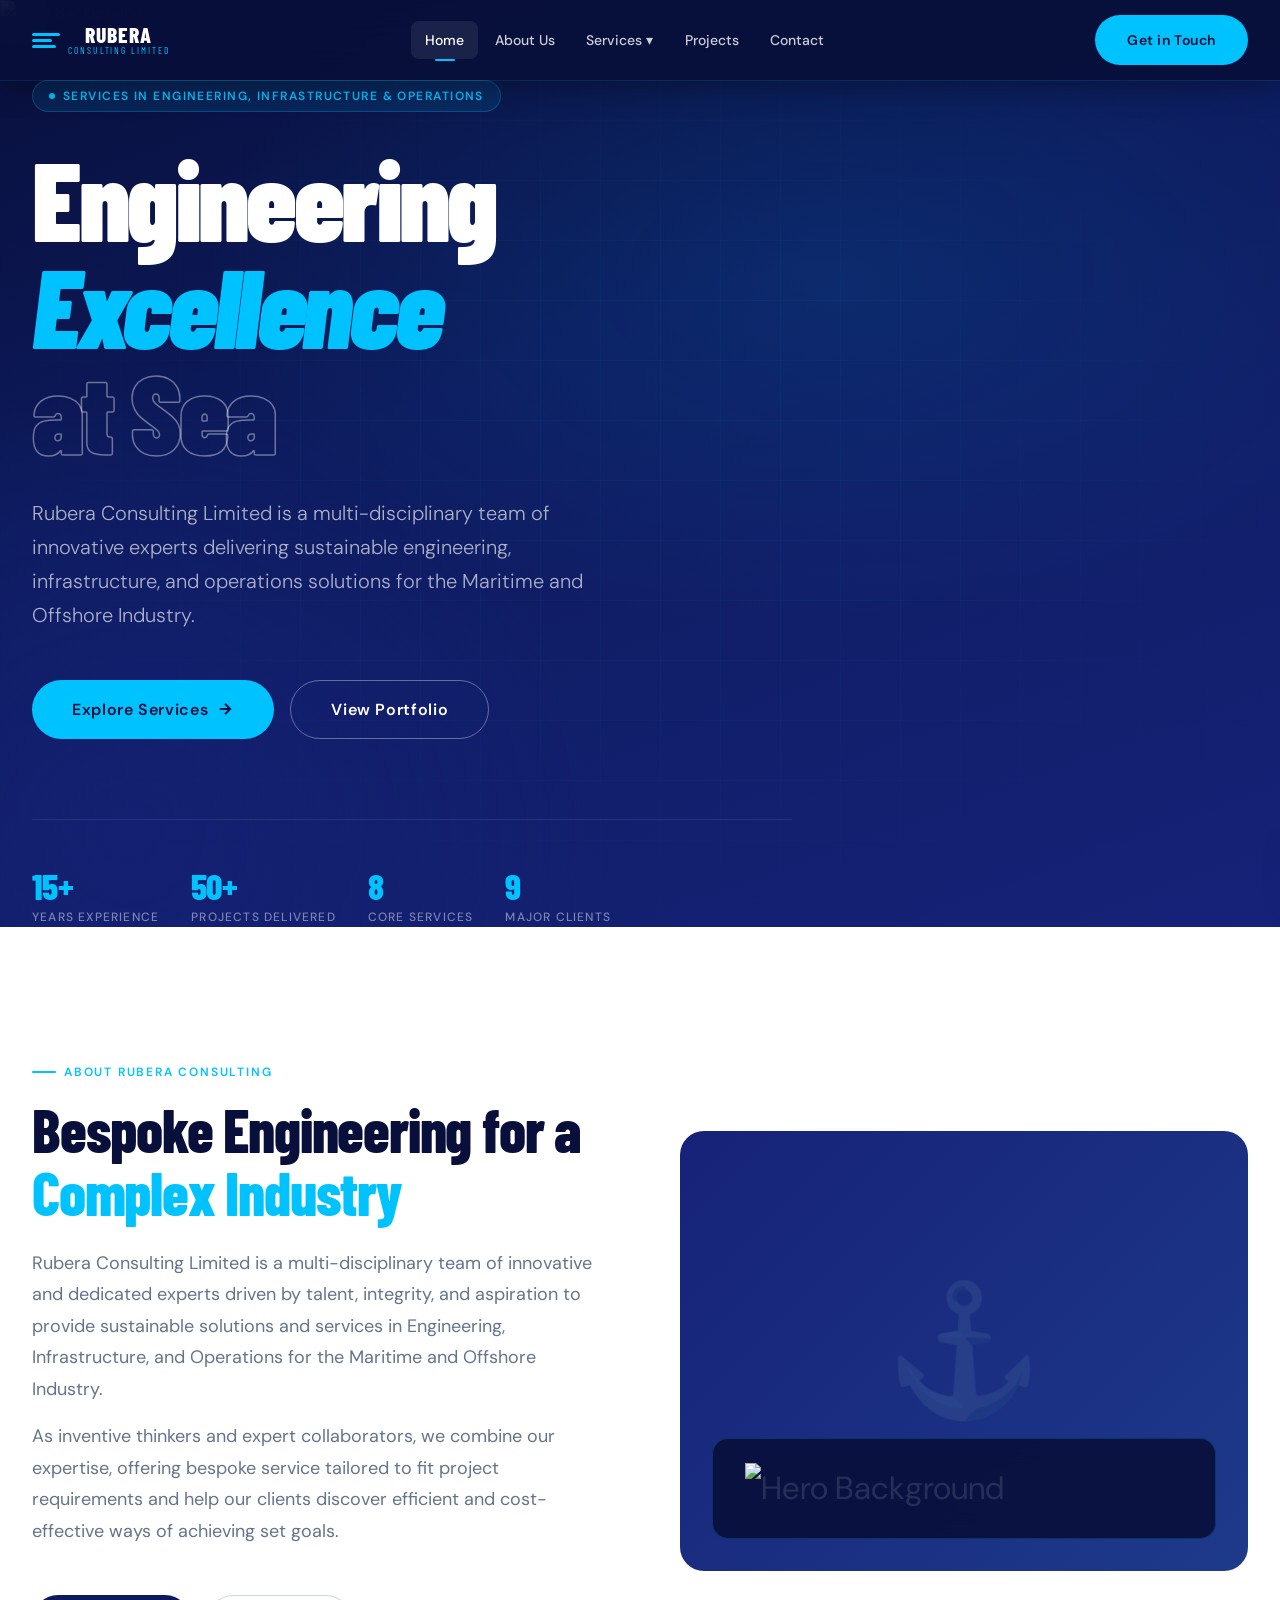
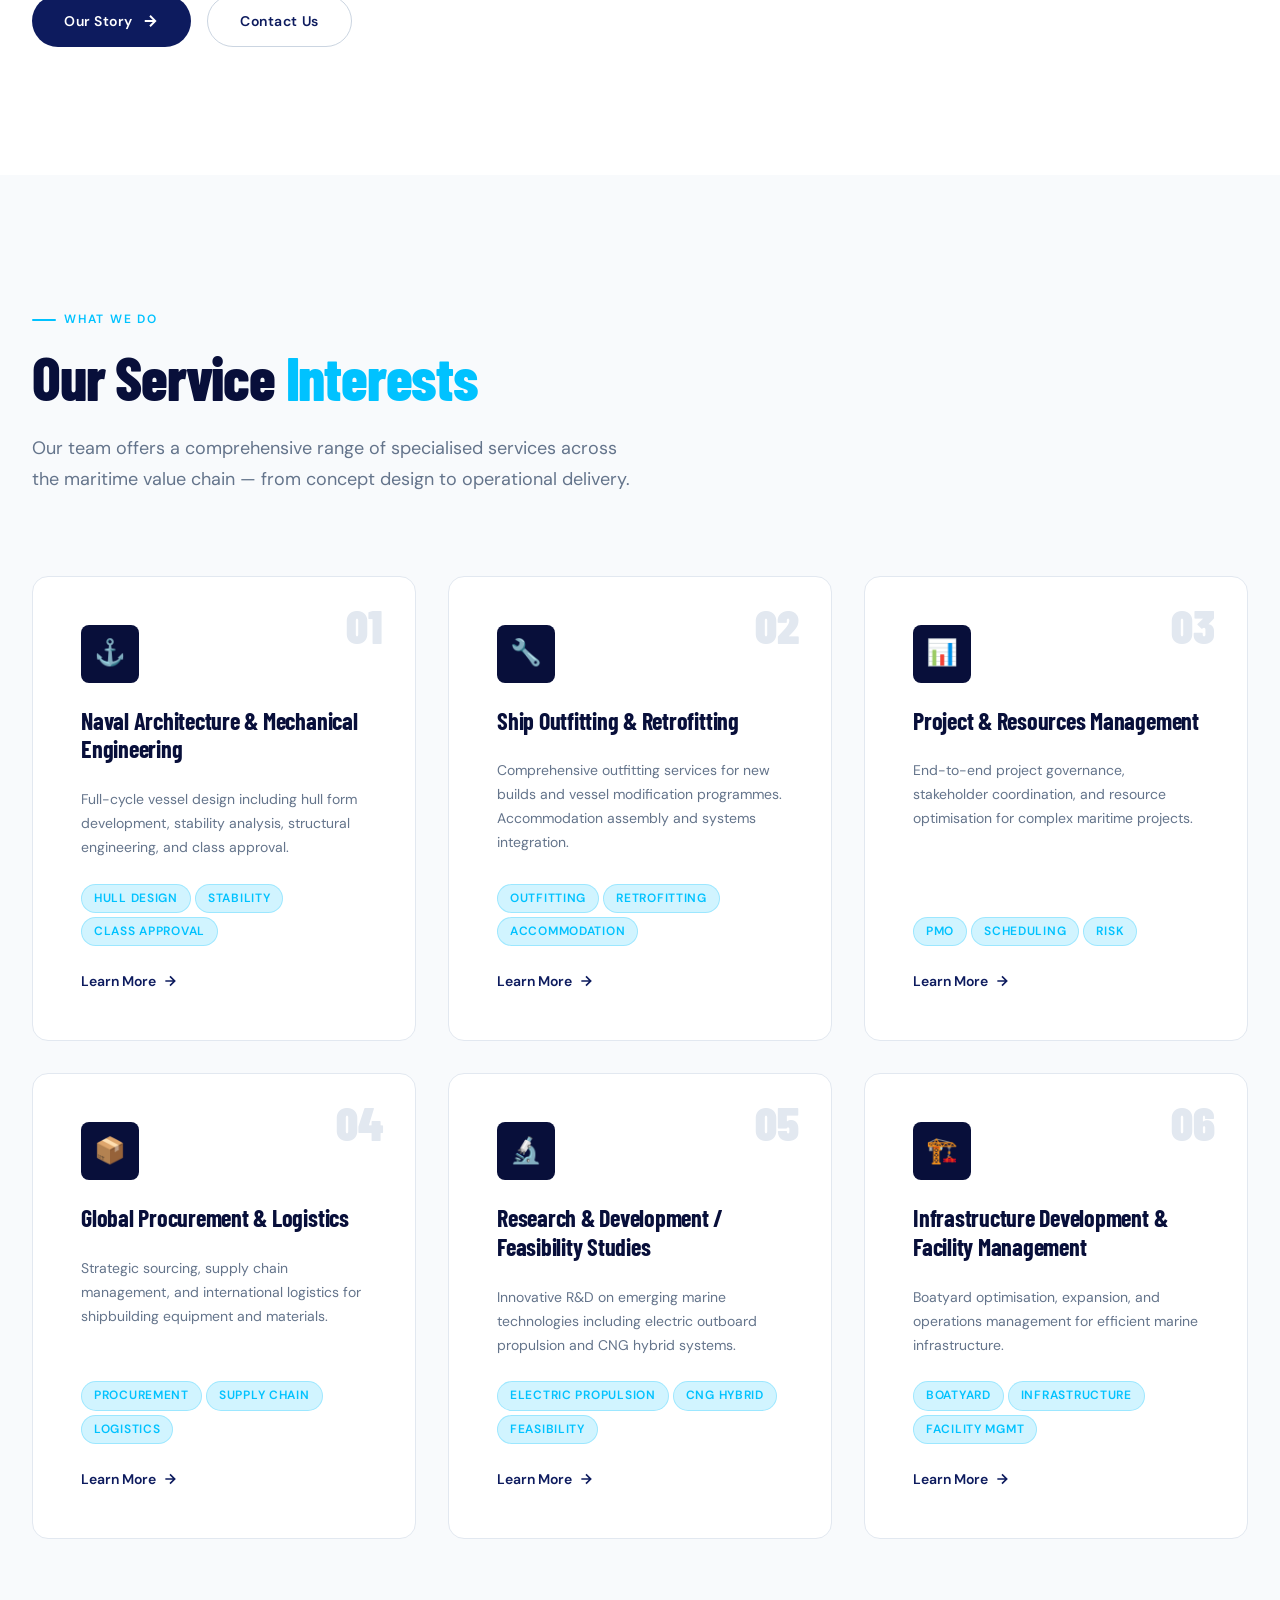
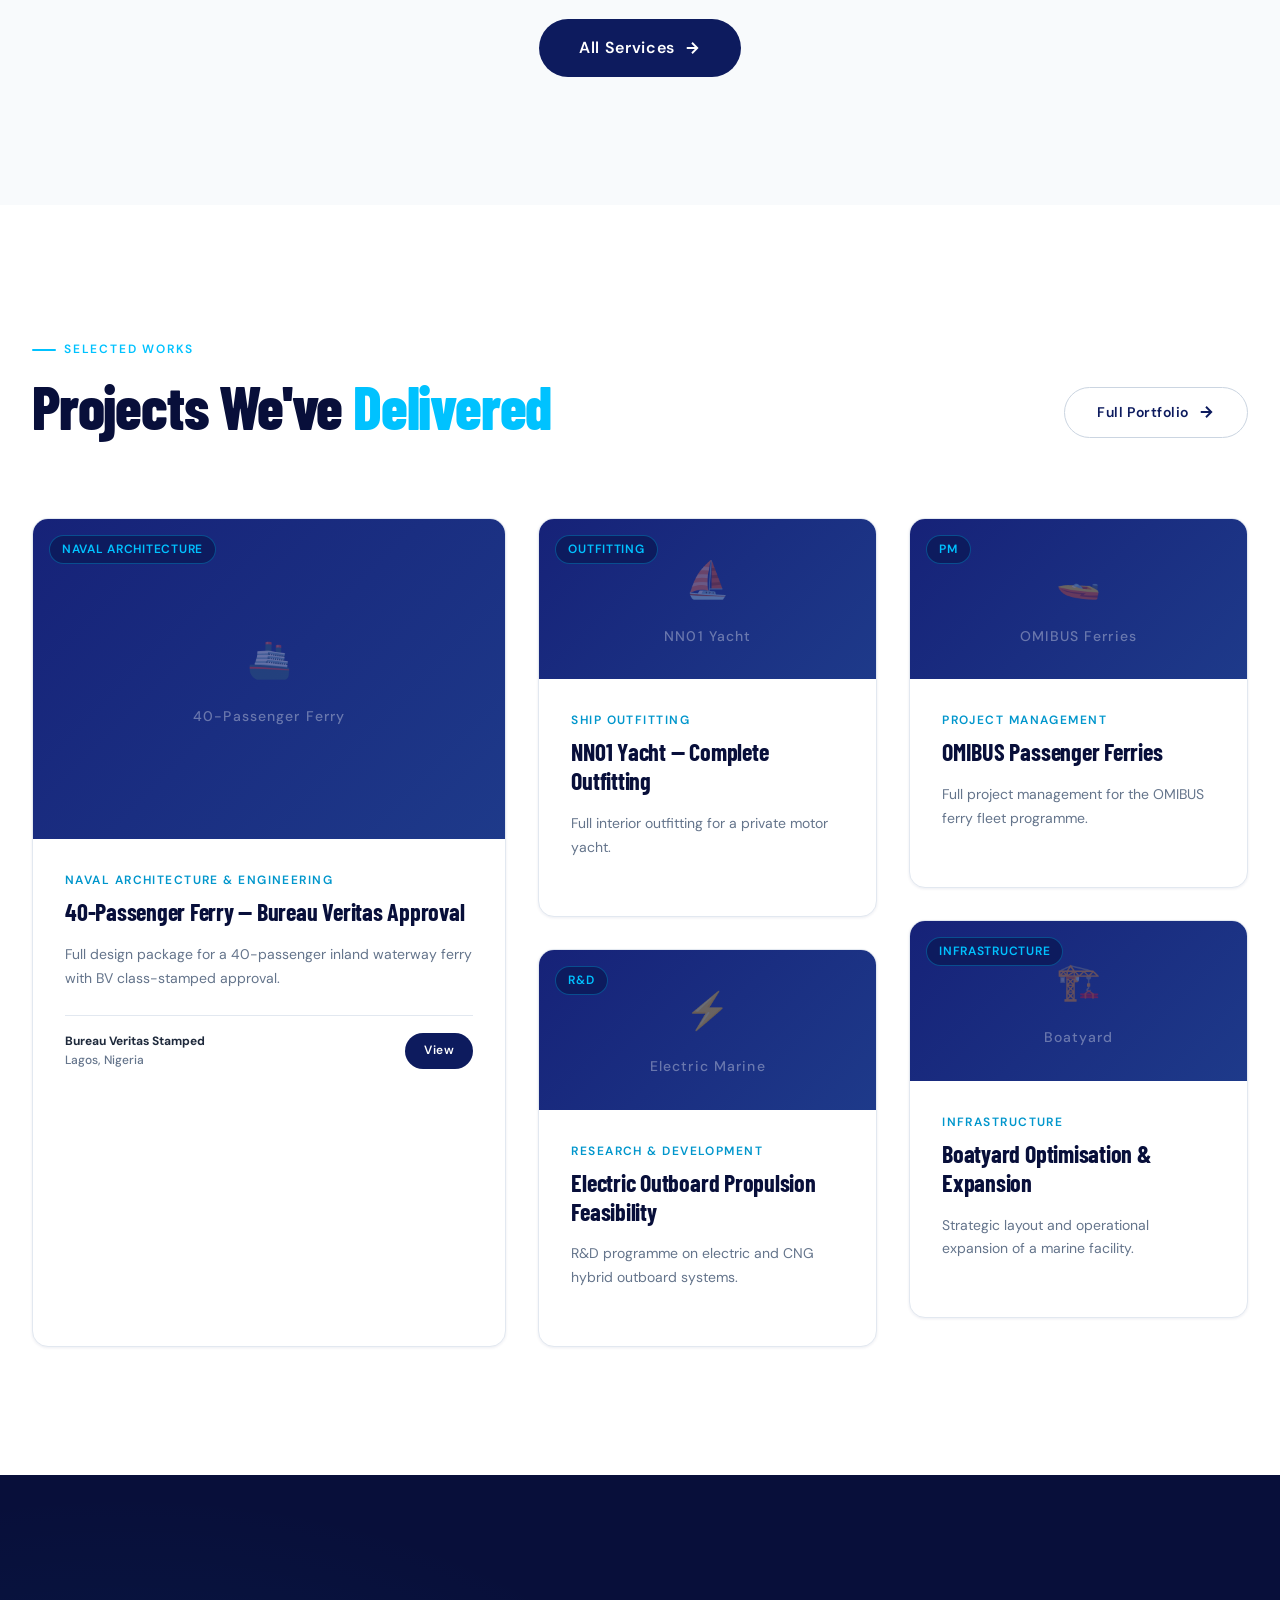
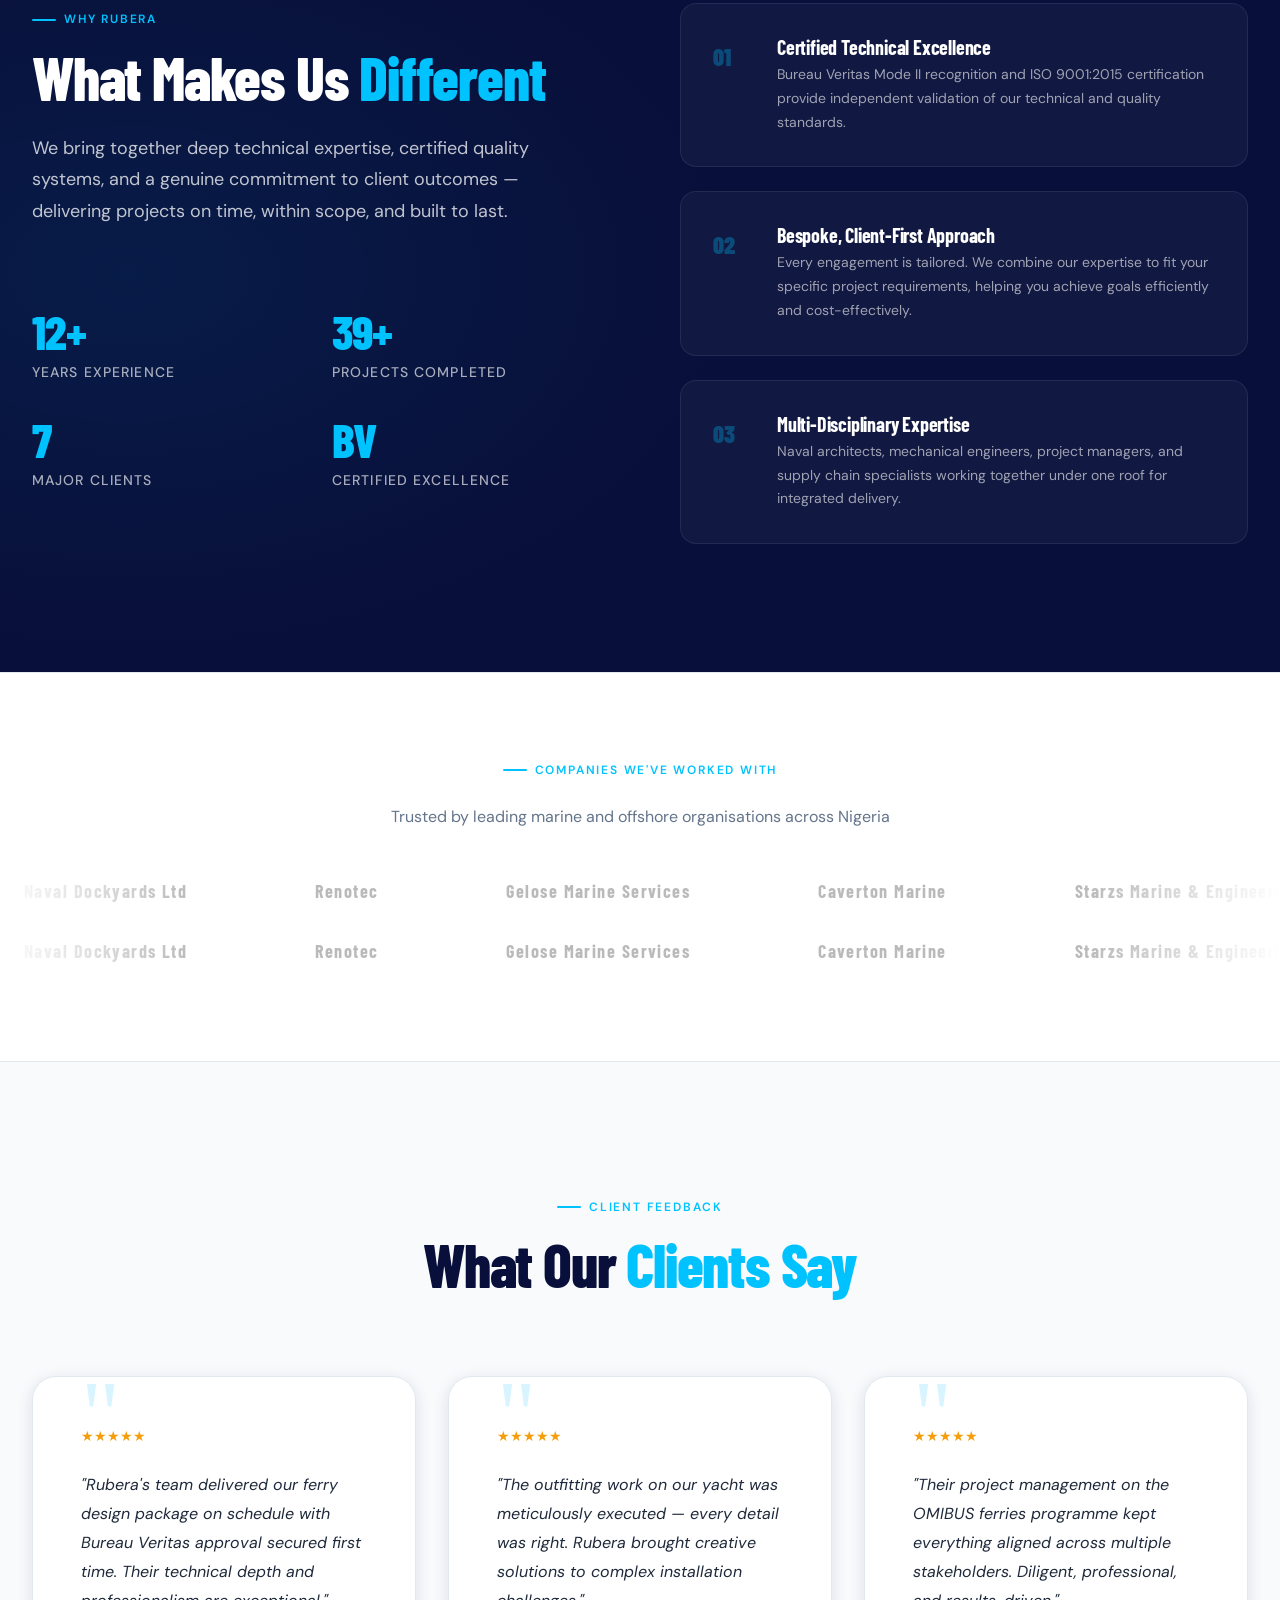
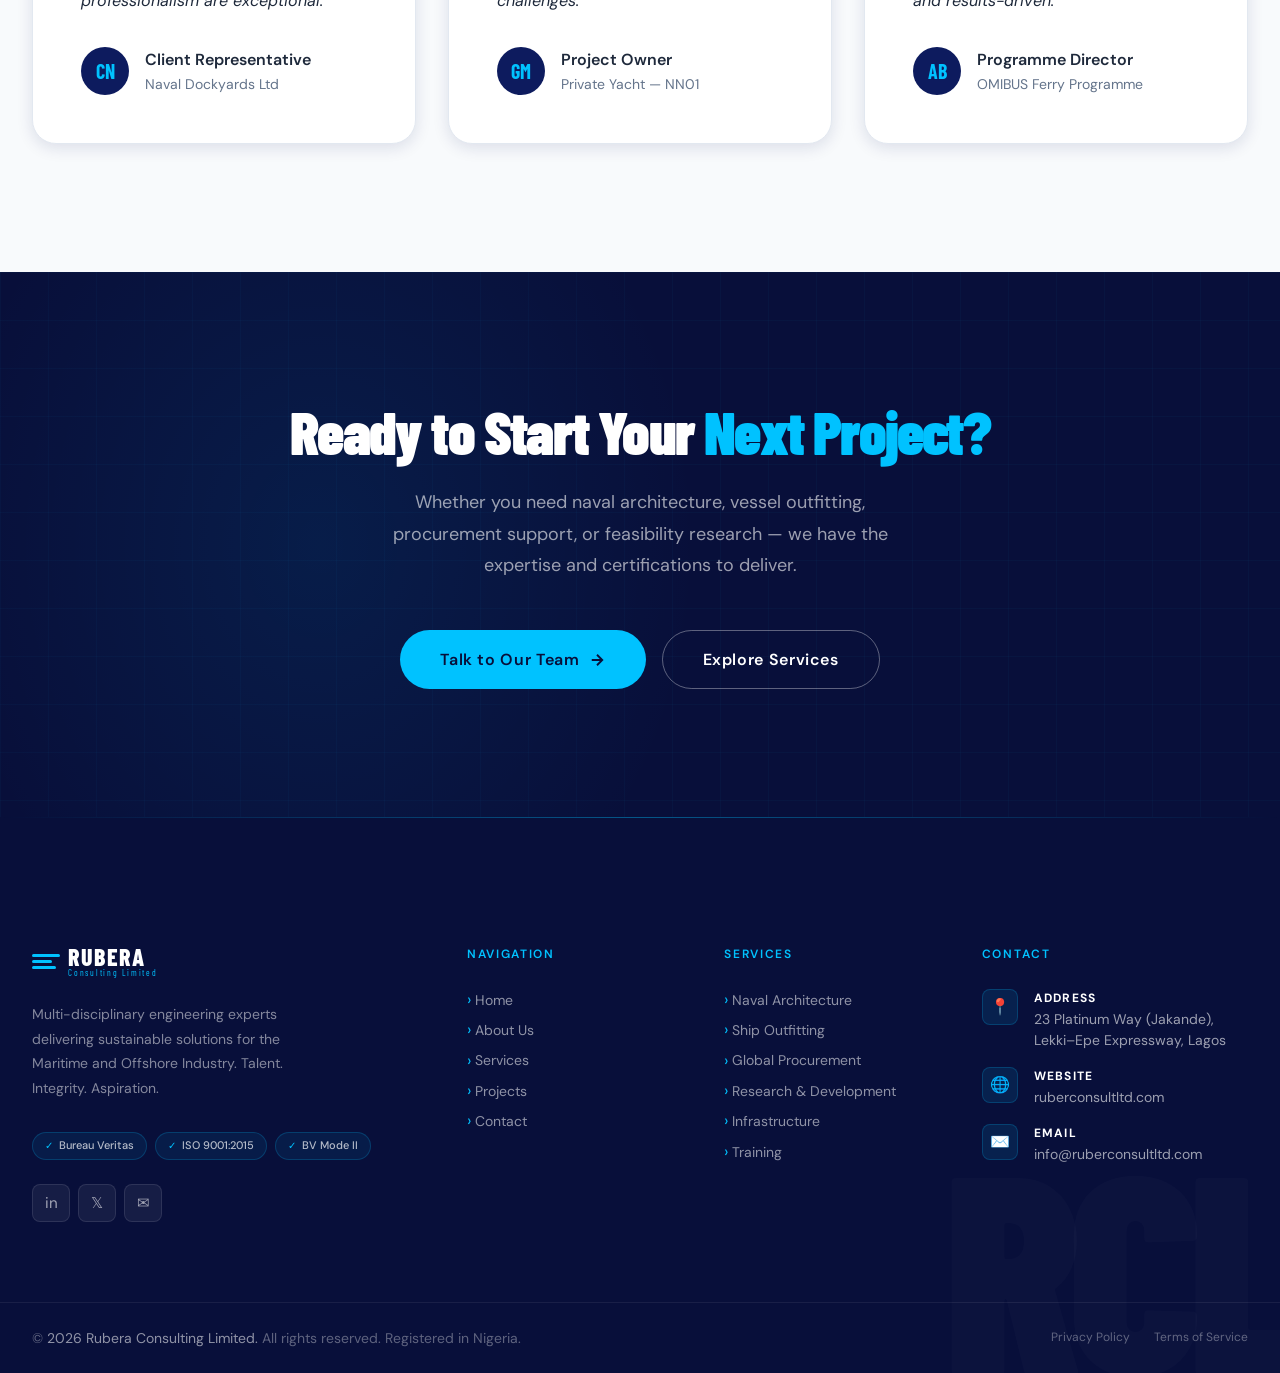
==== commit fb2f9734: "Update index.html" ====
--- a/index.html
+++ b/index.html
@@ -554,7 +554,7 @@
         <div class="overview-visual" data-reveal data-reveal-delay="2">
           ⚓
           <div class="overview-badge-float">
-            <div class="overview-badge-icon"><img src="Consultants.jpg" alt="Hero Background"></div>
+            <div class="overview-badge-icon"><img src="PM.jpg" alt="Hero Background"></div>
           </div>
         </div>
       </div>
@@ -941,56 +941,56 @@
       <div class="svc-detail" id="s-naval">
         <div class="svc-detail-grid">
           <div data-reveal><div class="svc-num">01</div><span class="section-eyebrow">Core Service</span><h2 class="section-title">Naval Architecture &<br><span>Mechanical Engineering</span></h2><p class="section-body" style="margin-top:1.5rem">Full-cycle vessel design from concept to class-approved construction drawings. Our naval architects bring deep expertise in hull form development, structural analysis, stability, and regulatory compliance across a wide range of vessel types.</p><div class="svc-features"><div class="svc-feature">Hull form design & optimisation</div><div class="svc-feature">Stability analysis & hydrostatics</div><div class="svc-feature">Structural engineering</div><div class="svc-feature">Bureau Veritas class approval</div><div class="svc-feature">Passenger ferries (up to 40-pax)</div><div class="svc-feature">Barges: dumb, crude oil, self-propelled</div><div class="svc-feature">Patrol & defence boats</div><div class="svc-feature">Vessel modification & conversion</div></div><div style="margin-top:var(--space-xl)"><button class="btn btn-navy" onclick="goTo('contact')">Enquire About This Service</button></div></div>
-          <div class="svc-visual" data-reveal data-reveal-delay="2"><img src="images/hero-bg.jpg" alt="Hero Background"><p>Naval Architecture</p></div>
+          <div class="svc-visual" data-reveal data-reveal-delay="2"><img src="ship.jpg" alt="Image"><p>Naval Architecture</p></div>
         </div>
       </div>
       <!-- Ship Outfitting -->
       <div class="svc-detail" id="s-outfitting">
         <div class="svc-detail-grid rev">
           <div data-reveal><div class="svc-num">02</div><span class="section-eyebrow">Core Service</span><h2 class="section-title">Ship Outfitting &<br><span>Retrofitting</span></h2><p class="section-body" style="margin-top:1.5rem">Comprehensive outfitting and retrofitting programmes for new builds and existing vessels. We manage accommodation systems, mechanical installation, and interior finishing to the highest standards.</p><div class="svc-features"><div class="svc-feature">Accommodation outfitting assembly</div><div class="svc-feature">Interior design & finishing</div><div class="svc-feature">Mechanical systems installation</div><div class="svc-feature">Electrical systems integration</div><div class="svc-feature">Vessel retrofit & modification</div><div class="svc-feature">Yacht refits & upgrades</div><div class="svc-feature">FRP / GRP vessel mould construction</div><div class="svc-feature">Quality inspection & sign-off</div></div><div style="margin-top:var(--space-xl)"><button class="btn btn-navy" onclick="goTo('contact')">Enquire About This Service</button></div></div>
-          <div class="svc-visual" data-reveal data-reveal-delay="2">🔧<p>Ship Outfitting</p></div>
+          <div class="svc-visual" data-reveal data-reveal-delay="2"><img src="Overhaul.jpg" alt="Image"><p>Ship Outfitting</p></div>
         </div>
       </div>
       <!-- Project Management -->
       <div class="svc-detail" id="s-pm">
         <div class="svc-detail-grid">
           <div data-reveal><div class="svc-num">03</div><span class="section-eyebrow">Core Service</span><h2 class="section-title">Project & Resources<br><span>Management</span></h2><p class="section-body" style="margin-top:1.5rem">End-to-end project governance for complex maritime programmes. From scheduling and stakeholder management to resource allocation and risk control.</p><div class="svc-features"><div class="svc-feature">Project planning & scheduling</div><div class="svc-feature">Stakeholder coordination</div><div class="svc-feature">Budget management & control</div><div class="svc-feature">Risk assessment & mitigation</div><div class="svc-feature">Multi-party project coordination</div><div class="svc-feature">Progress reporting & documentation</div><div class="svc-feature">Quality assurance management</div><div class="svc-feature">Post-project review</div></div><div style="margin-top:var(--space-xl)"><button class="btn btn-navy" onclick="goTo('contact')">Enquire About This Service</button></div></div>
-          <div class="svc-visual" data-reveal data-reveal-delay="2">📊<p>Project Management</p></div>
+          <div class="svc-visual" data-reveal data-reveal-delay="2"><img src="PM.jpg" alt="Image"><p>Project Management</p></div>
         </div>
       </div>
       <!-- Procurement -->
       <div class="svc-detail" id="s-procurement">
         <div class="svc-detail-grid rev">
           <div data-reveal><div class="svc-num">04</div><span class="section-eyebrow">Core Service</span><h2 class="section-title">Supply Chain &<br><span>Global Procurement</span></h2><p class="section-body" style="margin-top:1.5rem">Strategic sourcing and international logistics for all shipbuilding and outfitting requirements. We manage the full procurement cycle from vendor qualification through to delivery and inspection.</p><div class="svc-features"><div class="svc-feature">Global vendor sourcing & qualification</div><div class="svc-feature">Shipbuilding equipment procurement</div><div class="svc-feature">Materials & consumables supply</div><div class="svc-feature">International freight & logistics</div><div class="svc-feature">Import documentation & customs</div><div class="svc-feature">Supply chain optimisation</div><div class="svc-feature">Inspection & quality control at source</div><div class="svc-feature">Contract management</div></div><div style="margin-top:var(--space-xl)"><button class="btn btn-navy" onclick="goTo('contact')">Enquire About This Service</button></div></div>
-          <div class="svc-visual" data-reveal data-reveal-delay="2">📦<p>Procurement & Logistics</p></div>
+          <div class="svc-visual" data-reveal data-reveal-delay="2"><img src="Procurement.jpg" alt="Image"><p>Procurement & Logistics</p></div>
         </div>
       </div>
       <!-- R&D -->
       <div class="svc-detail" id="s-rd">
         <div class="svc-detail-grid">
           <div data-reveal><div class="svc-num">05</div><span class="section-eyebrow">Core Service</span><h2 class="section-title">Research & Development /<br><span>Feasibility Studies</span></h2><p class="section-body" style="margin-top:1.5rem">Applied R&D into emerging marine technologies and evidence-based feasibility studies. Our work on electric and CNG hybrid outboard propulsion places us at the frontier of sustainable marine engineering.</p><div class="svc-features"><div class="svc-feature">Electric outboard propulsion systems</div><div class="svc-feature">CNG hybrid outboard development</div><div class="svc-feature">Technology feasibility assessment</div><div class="svc-feature">Commercial viability analysis</div><div class="svc-feature">Environmental impact studies</div><div class="svc-feature">Regulatory pathway assessment</div><div class="svc-feature">Prototype concept development</div><div class="svc-feature">Partnership & licensing advisory</div></div><div style="margin-top:var(--space-xl)"><button class="btn btn-navy" onclick="goTo('contact')">Enquire About This Service</button></div></div>
-          <div class="svc-visual" data-reveal data-reveal-delay="2">🔬<p>Research & Development</p></div>
+          <div class="svc-visual" data-reveal data-reveal-delay="2"><img src="R&D.jpg" alt="Image"><p>Research & Development</p></div>
         </div>
       </div>
       <!-- Infrastructure -->
       <div class="svc-detail" id="s-infrastructure">
         <div class="svc-detail-grid rev">
           <div data-reveal><div class="svc-num">06</div><span class="section-eyebrow">Core Service</span><h2 class="section-title">Infrastructure Development &<br><span>Facility Management</span></h2><p class="section-body" style="margin-top:1.5rem">We plan, develop, and manage marine infrastructure — from boatyard optimisation and expansion to full facility management for efficient, sustainable operations.</p><div class="svc-features"><div class="svc-feature">Boatyard layout optimisation</div><div class="svc-feature">Facility expansion planning</div><div class="svc-feature">Boatyard operations management</div><div class="svc-feature">Marine infrastructure design</div><div class="svc-feature">Operational workflow improvement</div><div class="svc-feature">Health, safety & compliance</div><div class="svc-feature">Equipment & plant management</div><div class="svc-feature">Maintenance programme development</div></div><div style="margin-top:var(--space-xl)"><button class="btn btn-navy" onclick="goTo('contact')">Enquire About This Service</button></div></div>
-          <div class="svc-visual" data-reveal data-reveal-delay="2">🏗️<p>Infrastructure</p></div>
-        </div>
-      </div>
-      <!-- Supply Chain -->
+          <div class="svc-visual" data-reveal data-reveal-delay="2"><img src="FM.jpg" alt="Image"><p>Infrastructure</p></div>
+        </div>
+      </div>
+      <!-- Resource Management -->
       <div class="svc-detail" id="s-supply">
         <div class="svc-detail-grid">
           <div data-reveal><div class="svc-num">07</div><span class="section-eyebrow">Core Service</span><h2 class="section-title">Resource <span>Management</span></h2><p class="section-body" style="margin-top:1.5rem">Efficient allocation and management of human capital, equipment, and operational resources across complex maritime projects.</p><div class="svc-features"><div class="svc-feature">Workforce planning & deployment</div><div class="svc-feature">Subcontractor management</div><div class="svc-feature">Equipment allocation & tracking</div><div class="svc-feature">Cost optimisation strategies</div></div><div style="margin-top:var(--space-xl)"><button class="btn btn-navy" onclick="goTo('contact')">Enquire About This Service</button></div></div>
-          <div class="svc-visual" data-reveal data-reveal-delay="2">🔗<p>Resource Management</p></div>
+          <div class="svc-visual" data-reveal data-reveal-delay="2"><img src="RM.jpg" alt="Image"><p>Resource Management</p></div>
         </div>
       </div>
       <!-- Training -->
       <div class="svc-detail" id="s-training">
         <div class="svc-detail-grid rev">
           <div data-reveal><div class="svc-num">08</div><span class="section-eyebrow">Core Service</span><h2 class="section-title">Training <span>Development</span></h2><p class="section-body" style="margin-top:1.5rem">Structured training programmes in naval design software and 3D modelling tools. We equip engineers and technicians with the skills needed for modern maritime engineering practice.</p><div class="svc-features"><div class="svc-feature">AutoShip — naval design software</div><div class="svc-feature">AutoCAD — 2D/3D technical drawing</div><div class="svc-feature">Rhino 3D — surface modelling</div><div class="svc-feature">SketchUp — 3D visualisation</div><div class="svc-feature">Blender — 3D rendering & animation</div><div class="svc-feature">Tailored training programmes</div></div><div style="margin-top:var(--space-xl)"><button class="btn btn-navy" onclick="goTo('contact')">Enquire About Training</button></div></div>
-          <div class="svc-visual" data-reveal data-reveal-delay="2">🎓<p>Training Development</p></div>
+          <div class="svc-visual" data-reveal data-reveal-delay="2"><img src="R&D.jpg" alt="Image"><p>Training Development</p></div>
         </div>
       </div>
     </div>
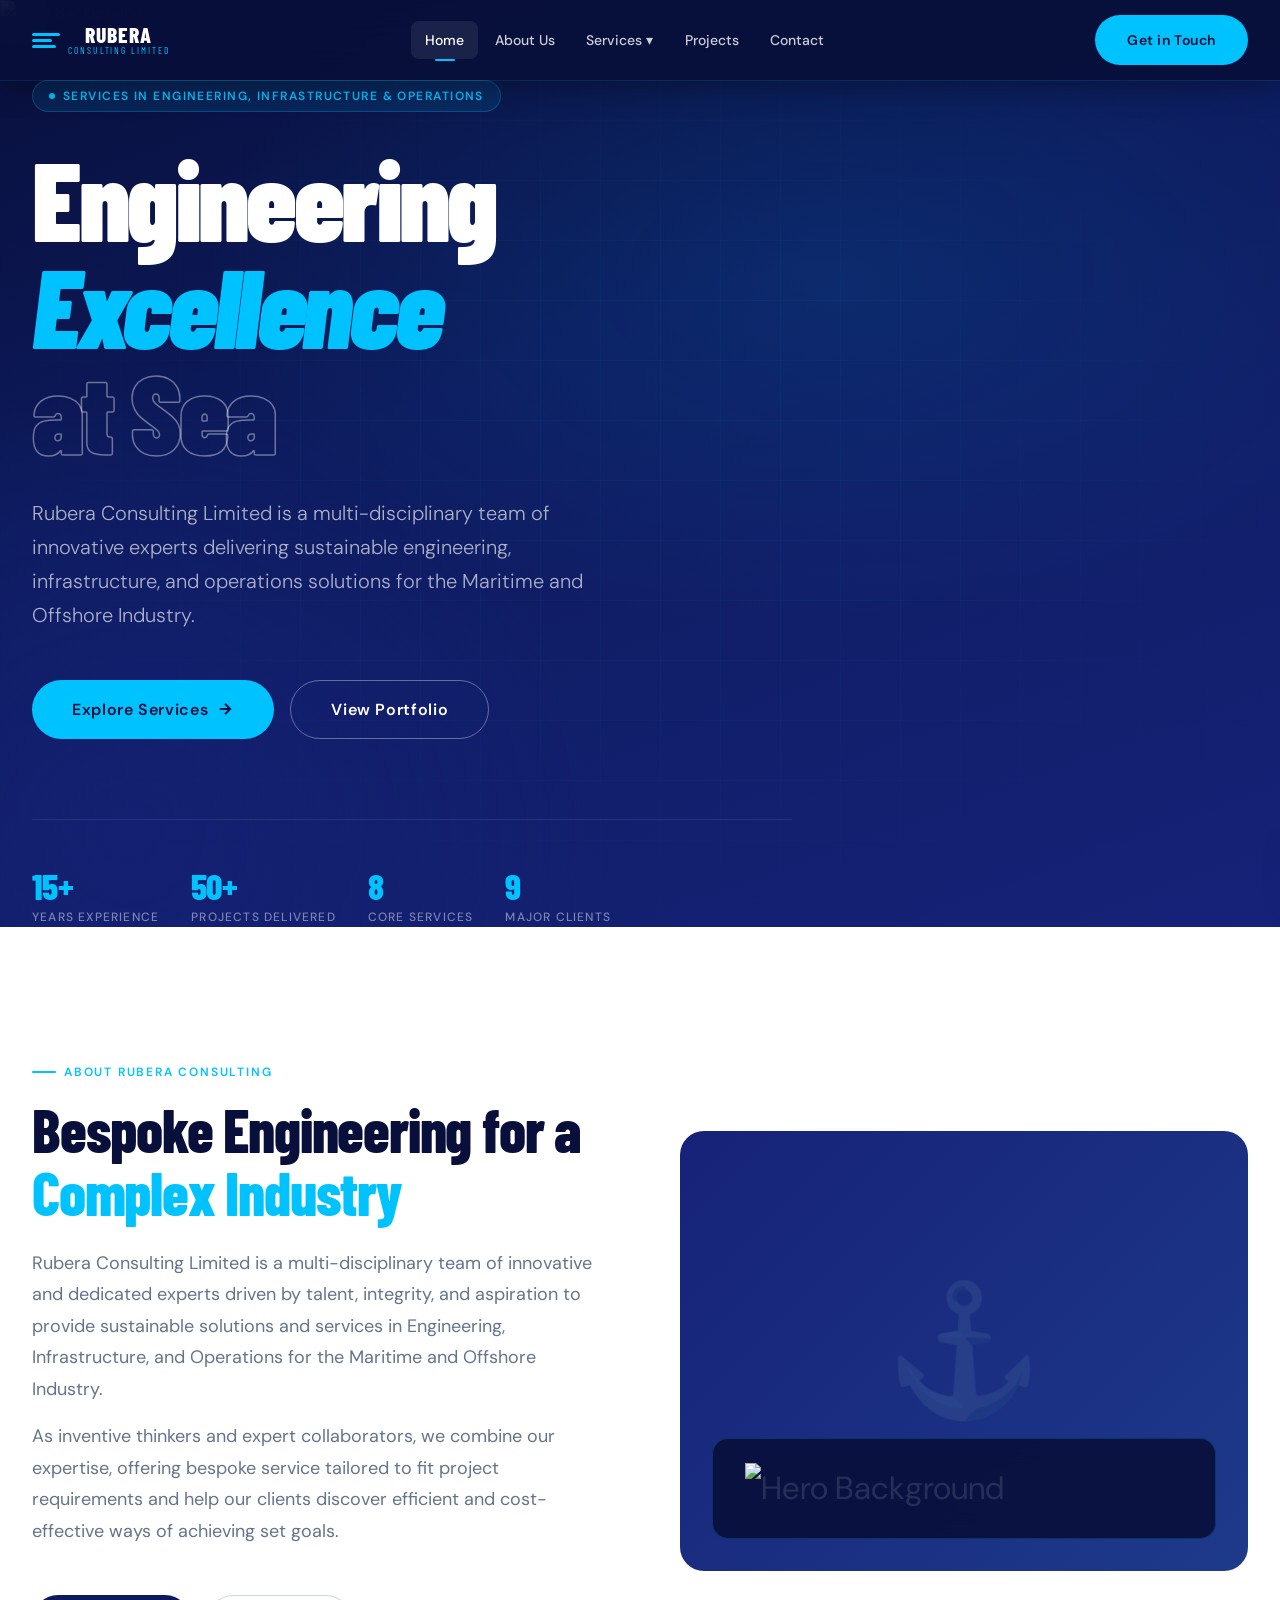
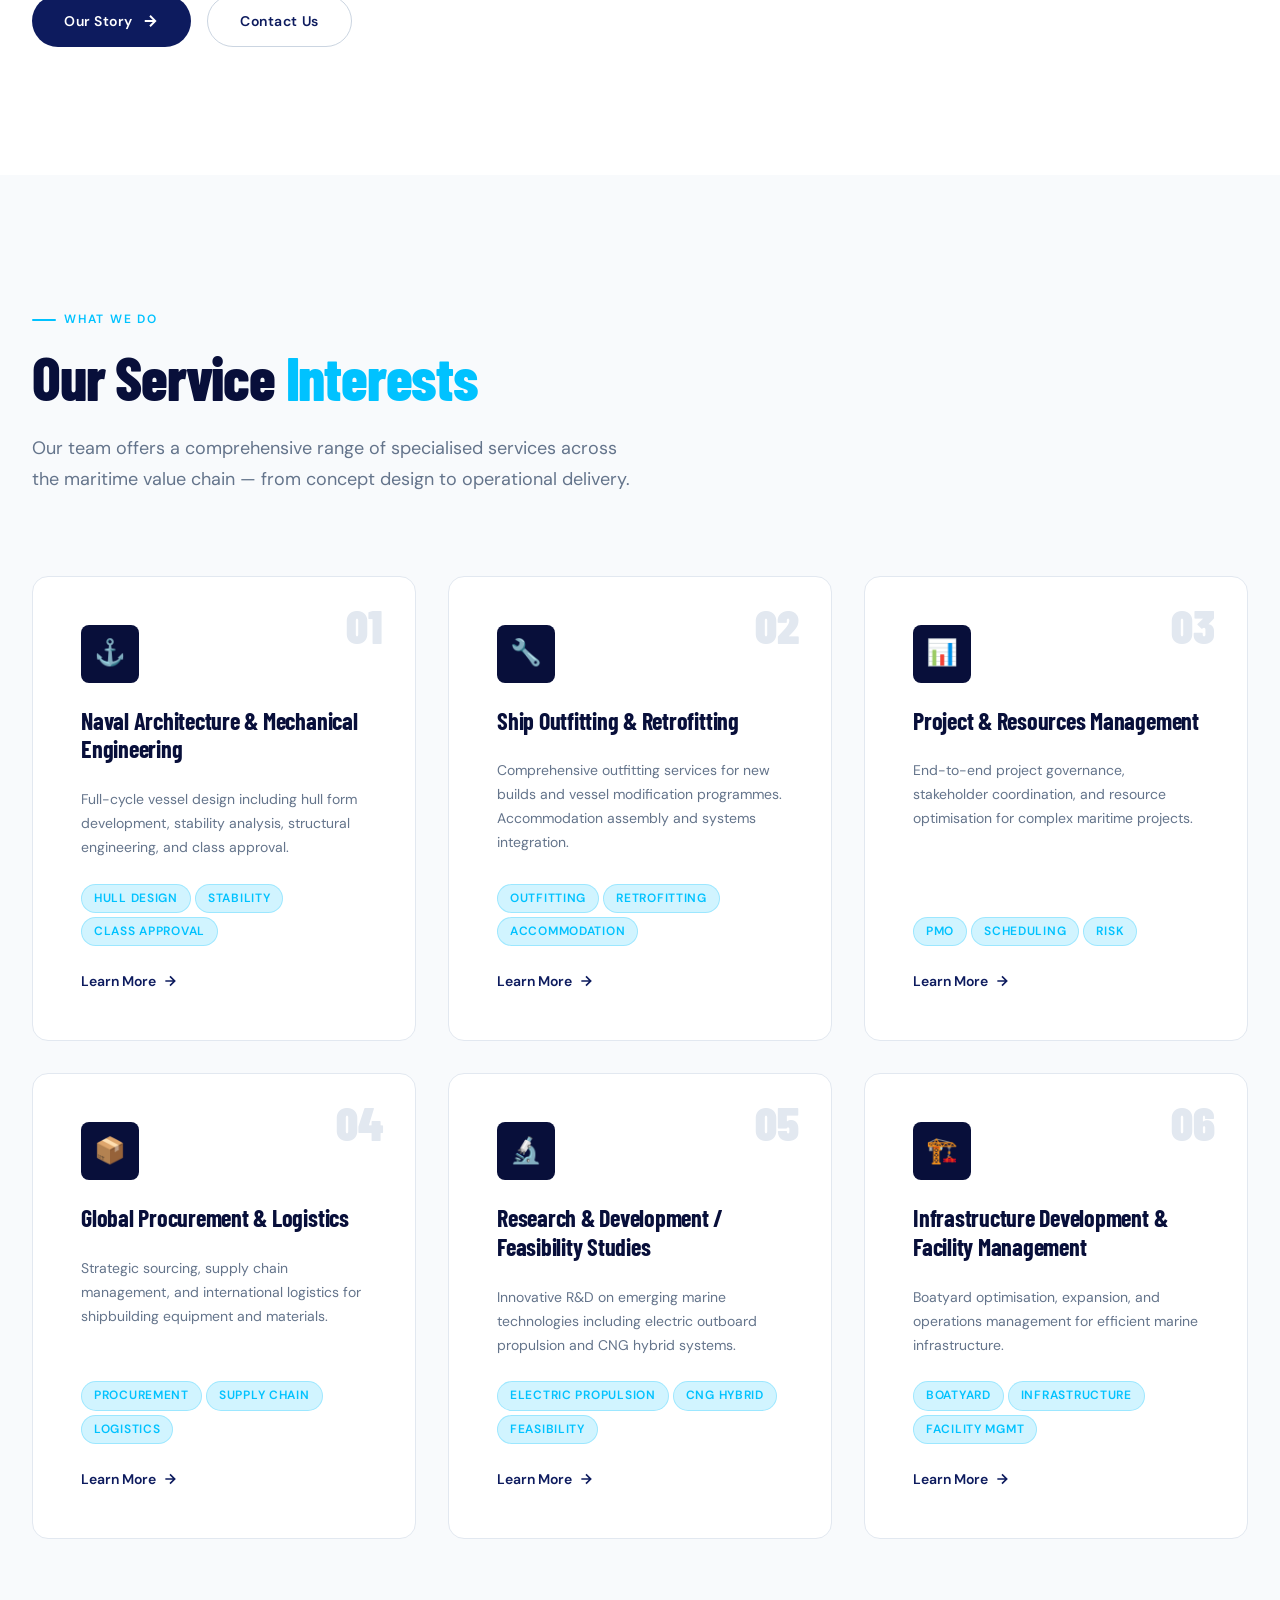
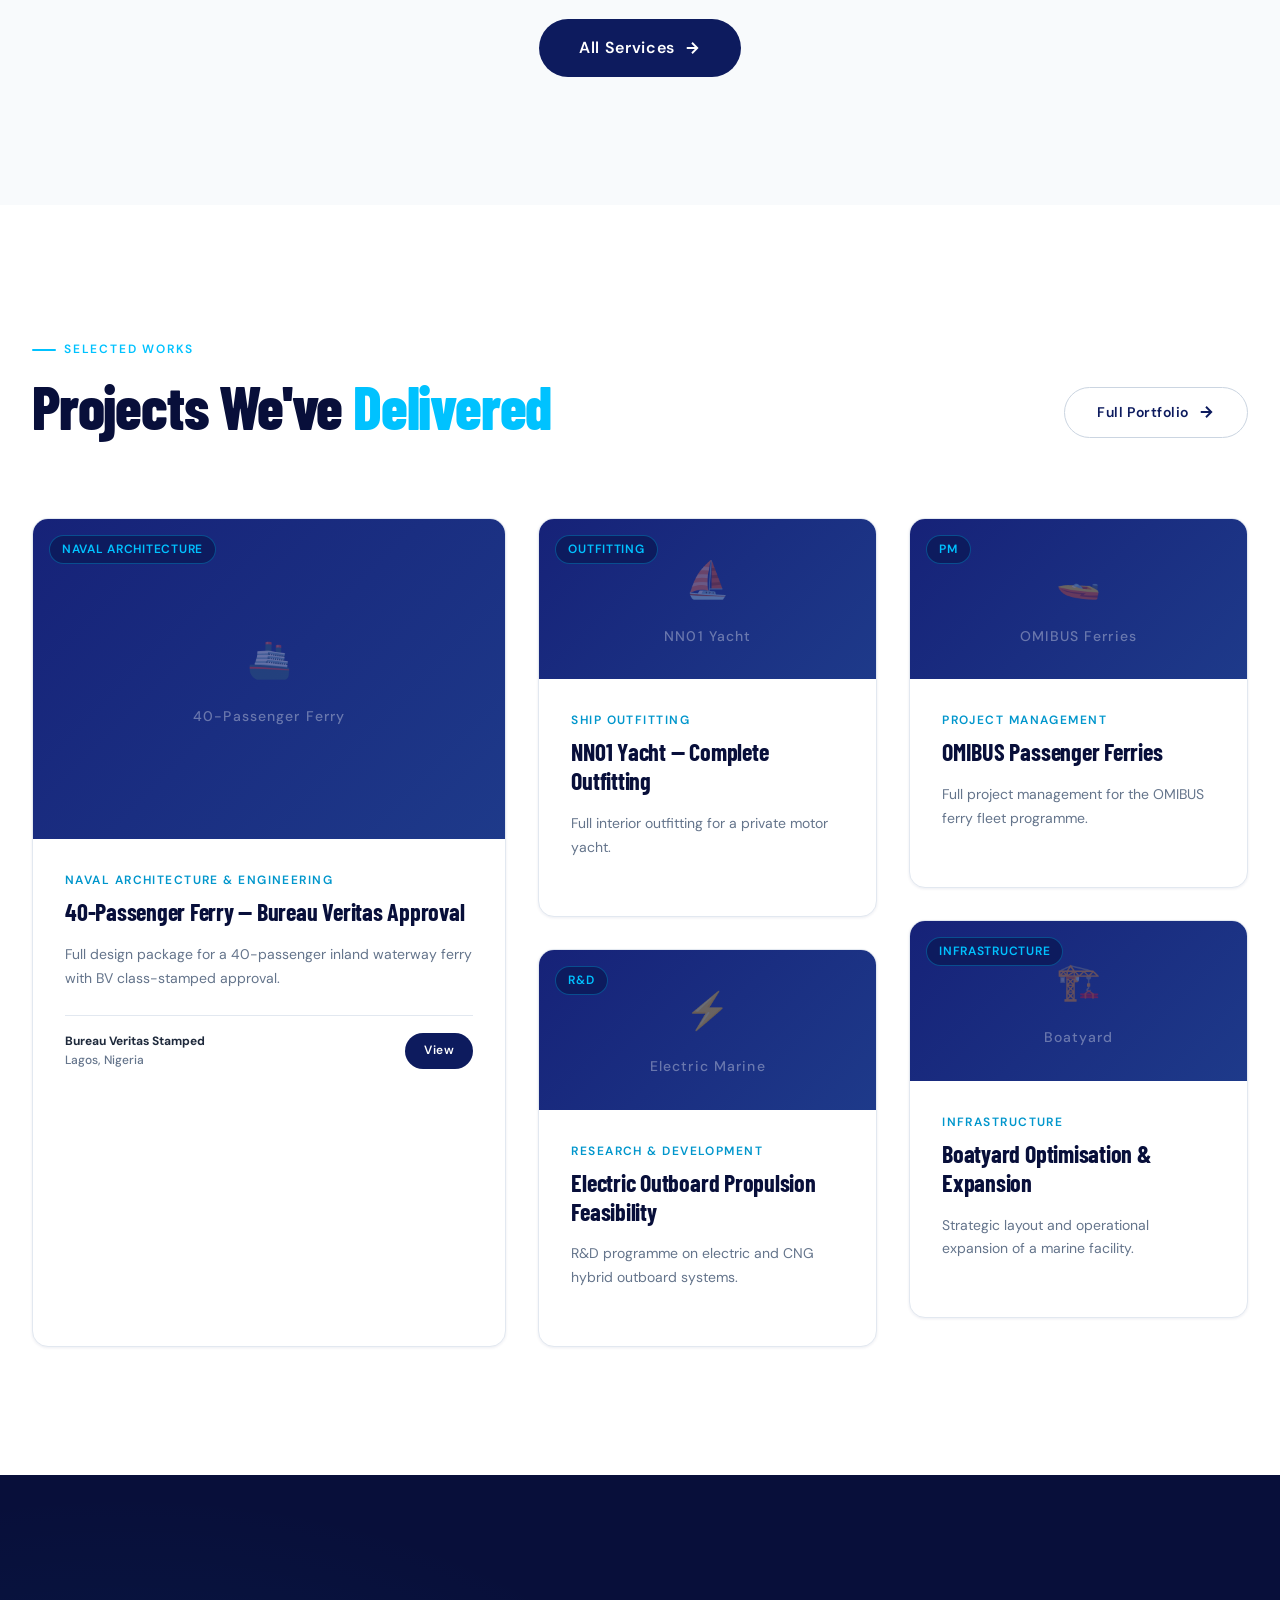
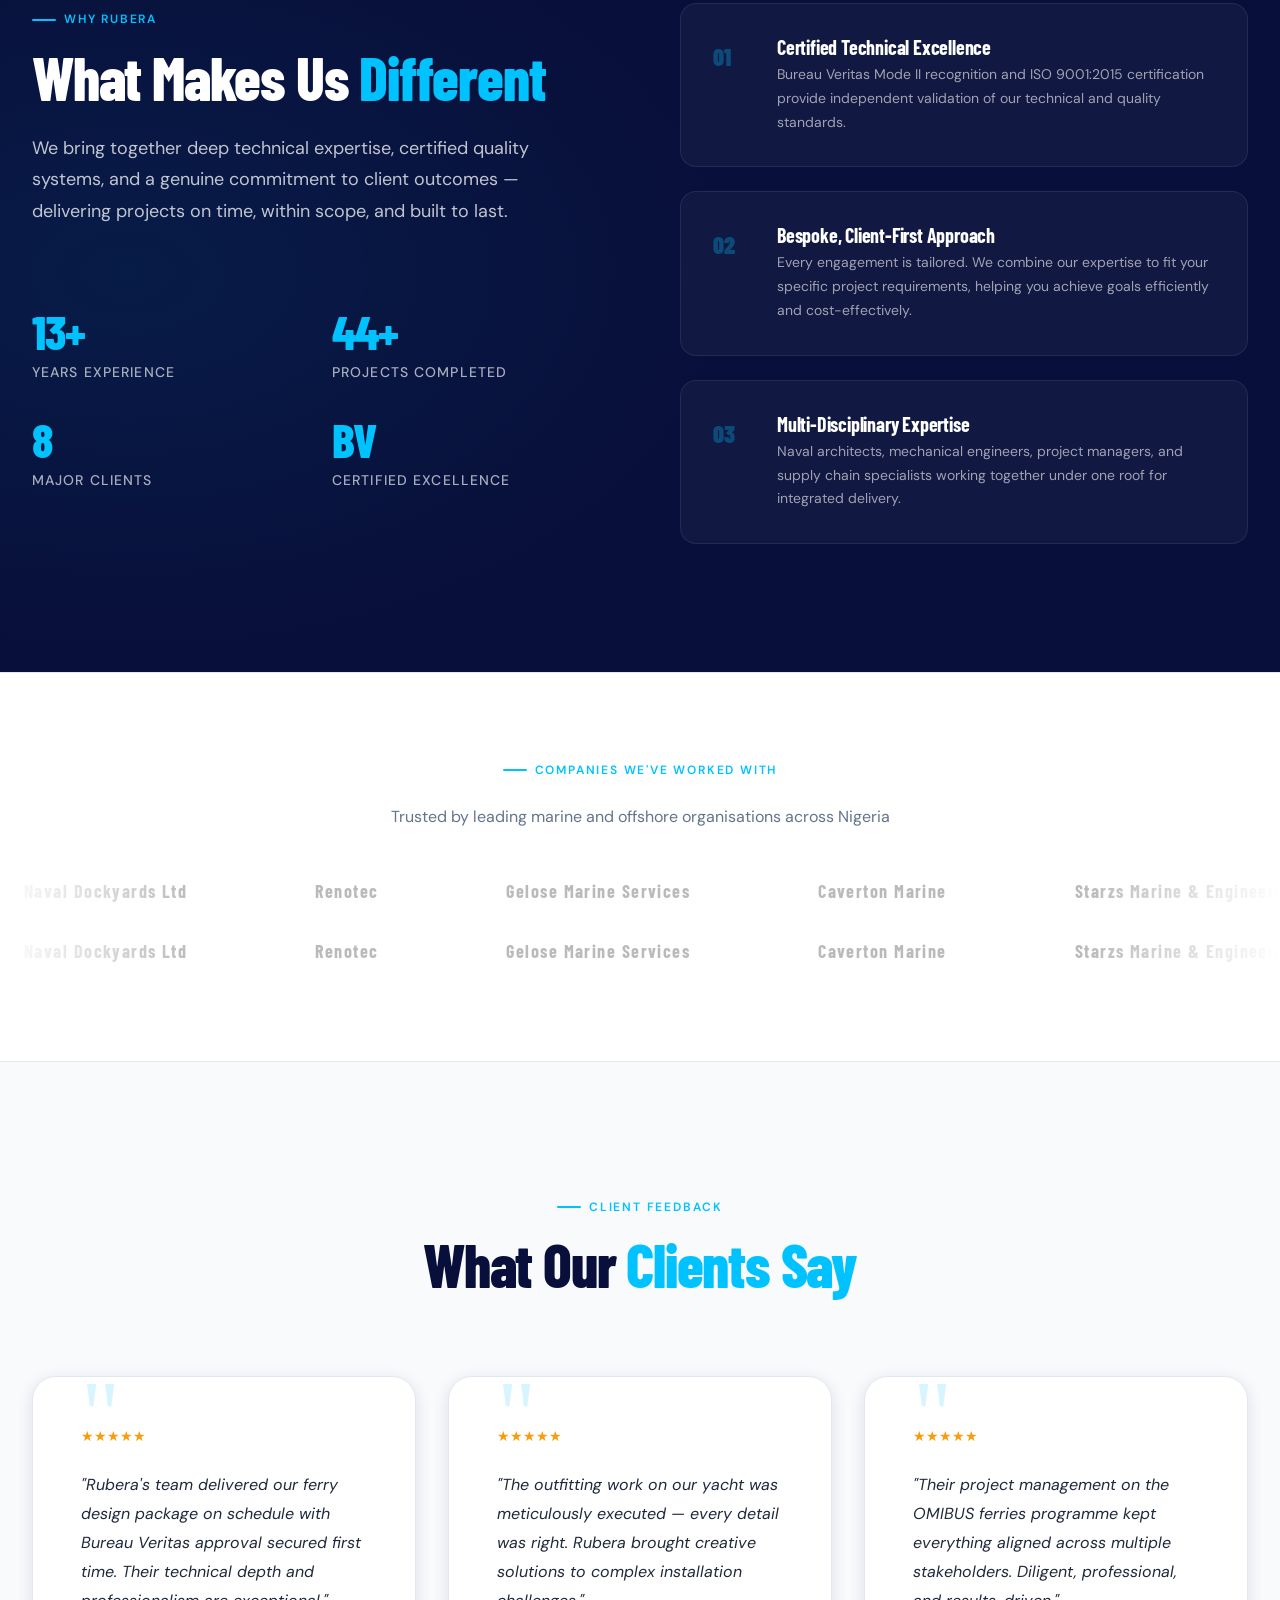
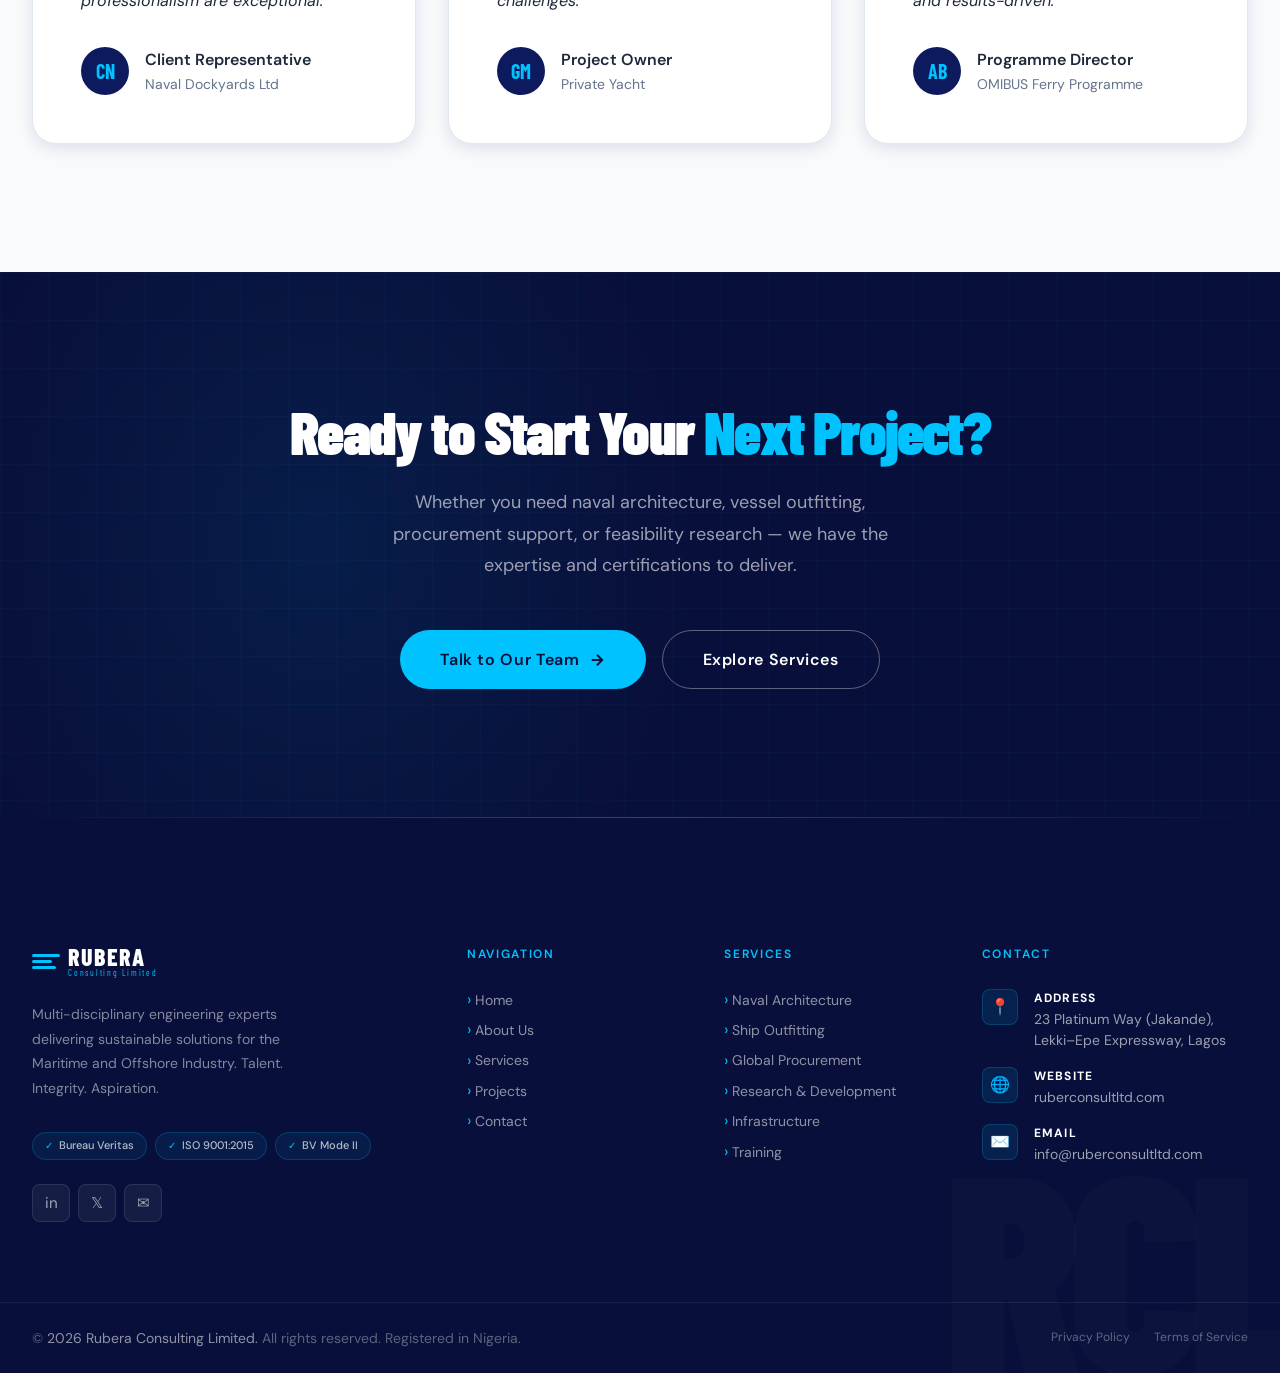
==== commit ceac7574: "Update index.html" ====
--- a/index.html
+++ b/index.html
@@ -455,21 +455,21 @@
       <div class="nav-logo-text">RUBERA<small>Consulting Limited</small></div>
     </button>
     <ul class="nav-links">
-      <li><button class="nav-link" data-page="home">Home</button></li>
-      <li><button class="nav-link" data-page="about">About Us</button></li>
+      <li><button class="nav-link" onclick="goTo('home')" data-page="home">Home</button></li>
+      <li><button class="nav-link" onclick="goTo('about')"data-page="about">About Us</button></li>
       <li class="nav-item">
         <button class="nav-link" data-page="services">Services ▾</button>
         <div class="nav-dropdown">
-          <button onclick="goTo('services','naval')"><span>⚓</span> Naval Architecture</button>
-          <button onclick="goTo('services','outfitting')"><span>🔧</span> Ship Outfitting</button>
-          <button onclick="goTo('services','pm')"><span>📊</span> Project Management</button>
-          <button onclick="goTo('services','procurement')"><span>📦</span> Procurement & Logistics</button>
-          <button onclick="goTo('services','rd')"><span>🔬</span> Research & Development</button>
-          <button onclick="goTo('services','infrastructure')"><span>🏗️</span> Infrastructure</button>
+          <button onclick="goTo('services','naval')"> Naval Architecture</button>
+          <button onclick="goTo('services','outfitting')">Ship Outfitting</button>
+          <button onclick="goTo('services','pm')">Project Management</button>
+          <button onclick="goTo('services','procurement')">Procurement & Logistics</button>
+          <button onclick="goTo('services','rd')">Research & Development</button>
+          <button onclick="goTo('services','infrastructure')"> Infrastructure</button>
         </div>
       </li>
-      <li><button class="nav-link" data-page="projects">Projects</button></li>
-      <li><button class="nav-link" data-page="contact">Contact</button></li>
+      <li><button class="nav-link" onclick="goTo('projects')" data-page="projects">Projects</button></li>
+      <li><button class="nav-link" onclick="goTo('contact')" data-page="contact">Contact</button></li>
     </ul>
     <button class="btn btn-primary nav-cta" onclick="goTo('contact')">Get in Touch</button>
     <button class="nav-hamburger" id="nav-hamburger" aria-label="Menu"><span></span><span></span><span></span></button>
@@ -749,7 +749,7 @@
         <article class="testimonial-card" data-reveal data-reveal-delay="2">
           <div class="testimonial-stars">★★★★★</div>
           <p class="testimonial-body">"The outfitting work on our yacht was meticulously executed — every detail was right. Rubera brought creative solutions to complex installation challenges."</p>
-          <div class="testimonial-author"><div class="testimonial-avatar">GM</div><div><div class="testimonial-name">Project Owner</div><div class="testimonial-role">Private Yacht — NN01</div></div></div>
+          <div class="testimonial-author"><div class="testimonial-avatar">GM</div><div><div class="testimonial-name">Project Owner</div><div class="testimonial-role">Private Yacht</div></div></div>
         </article>
         <article class="testimonial-card" data-reveal data-reveal-delay="3">
           <div class="testimonial-stars">★★★★★</div>
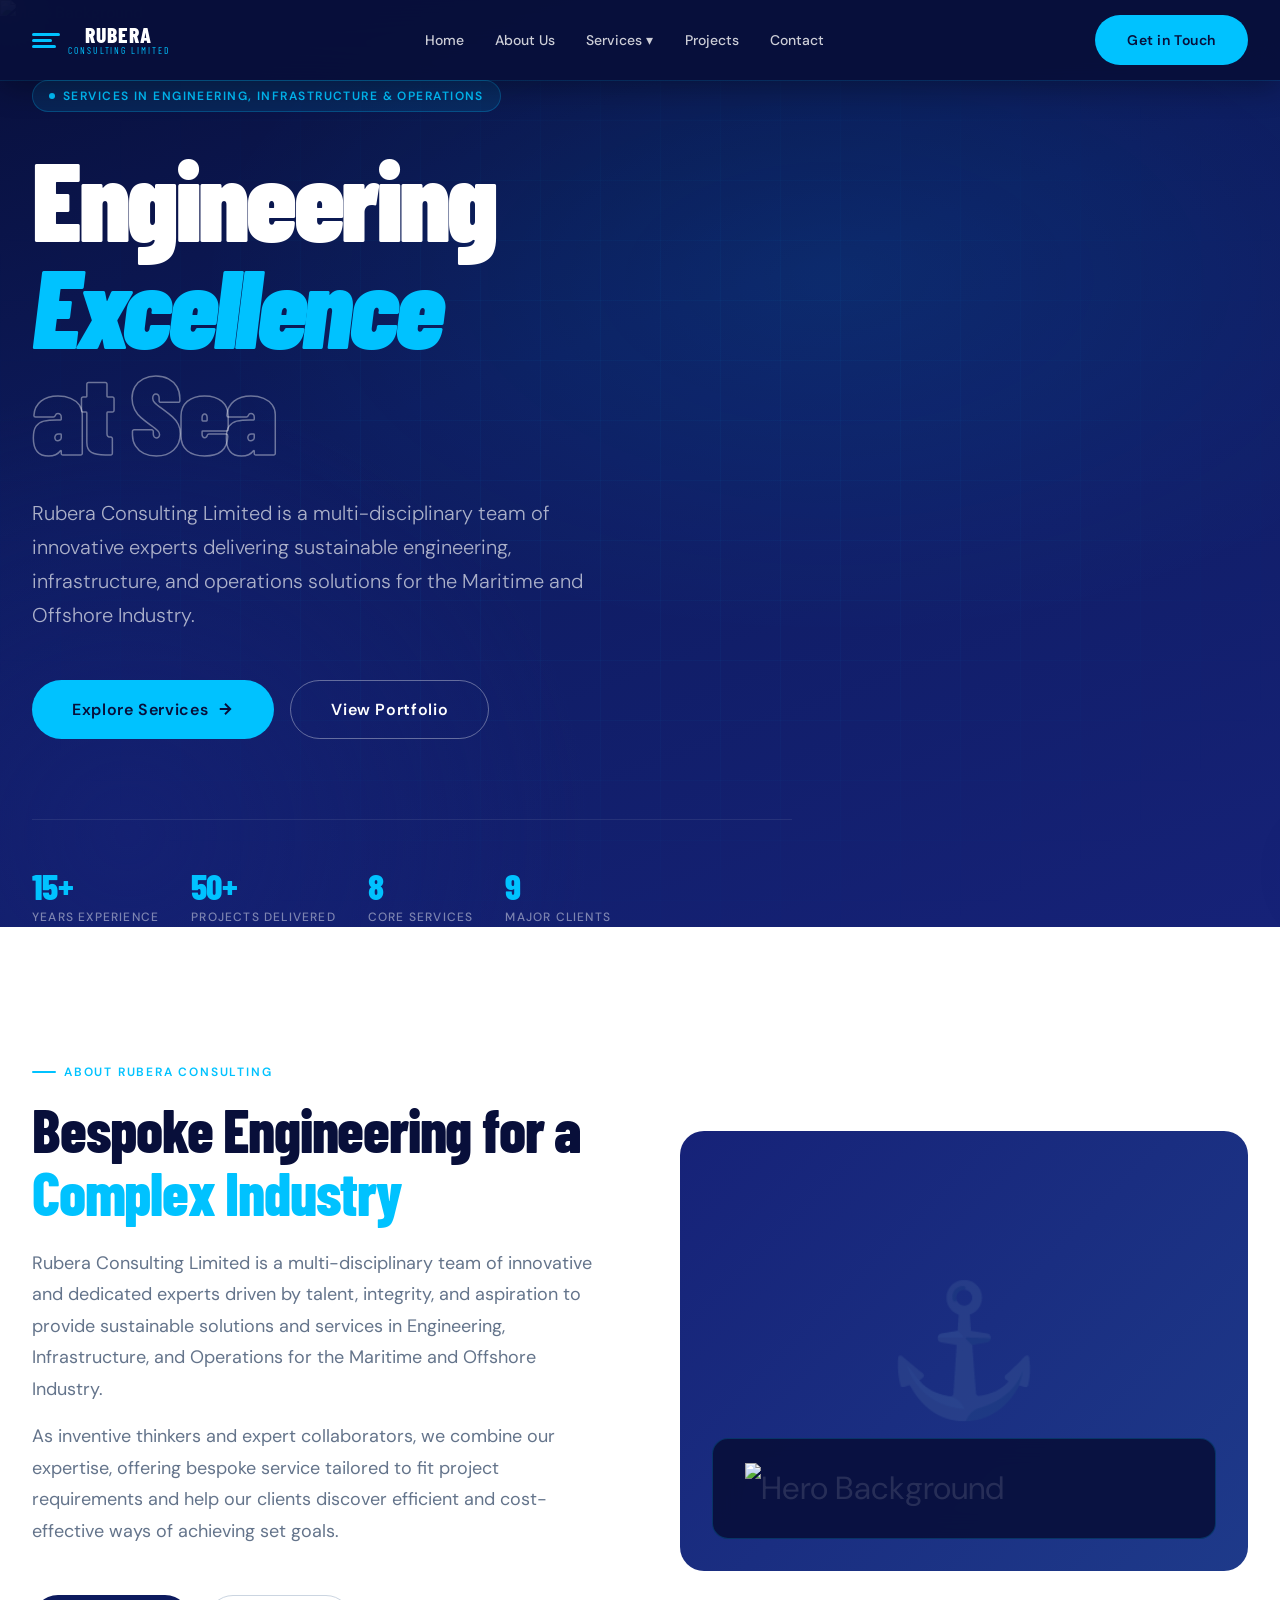
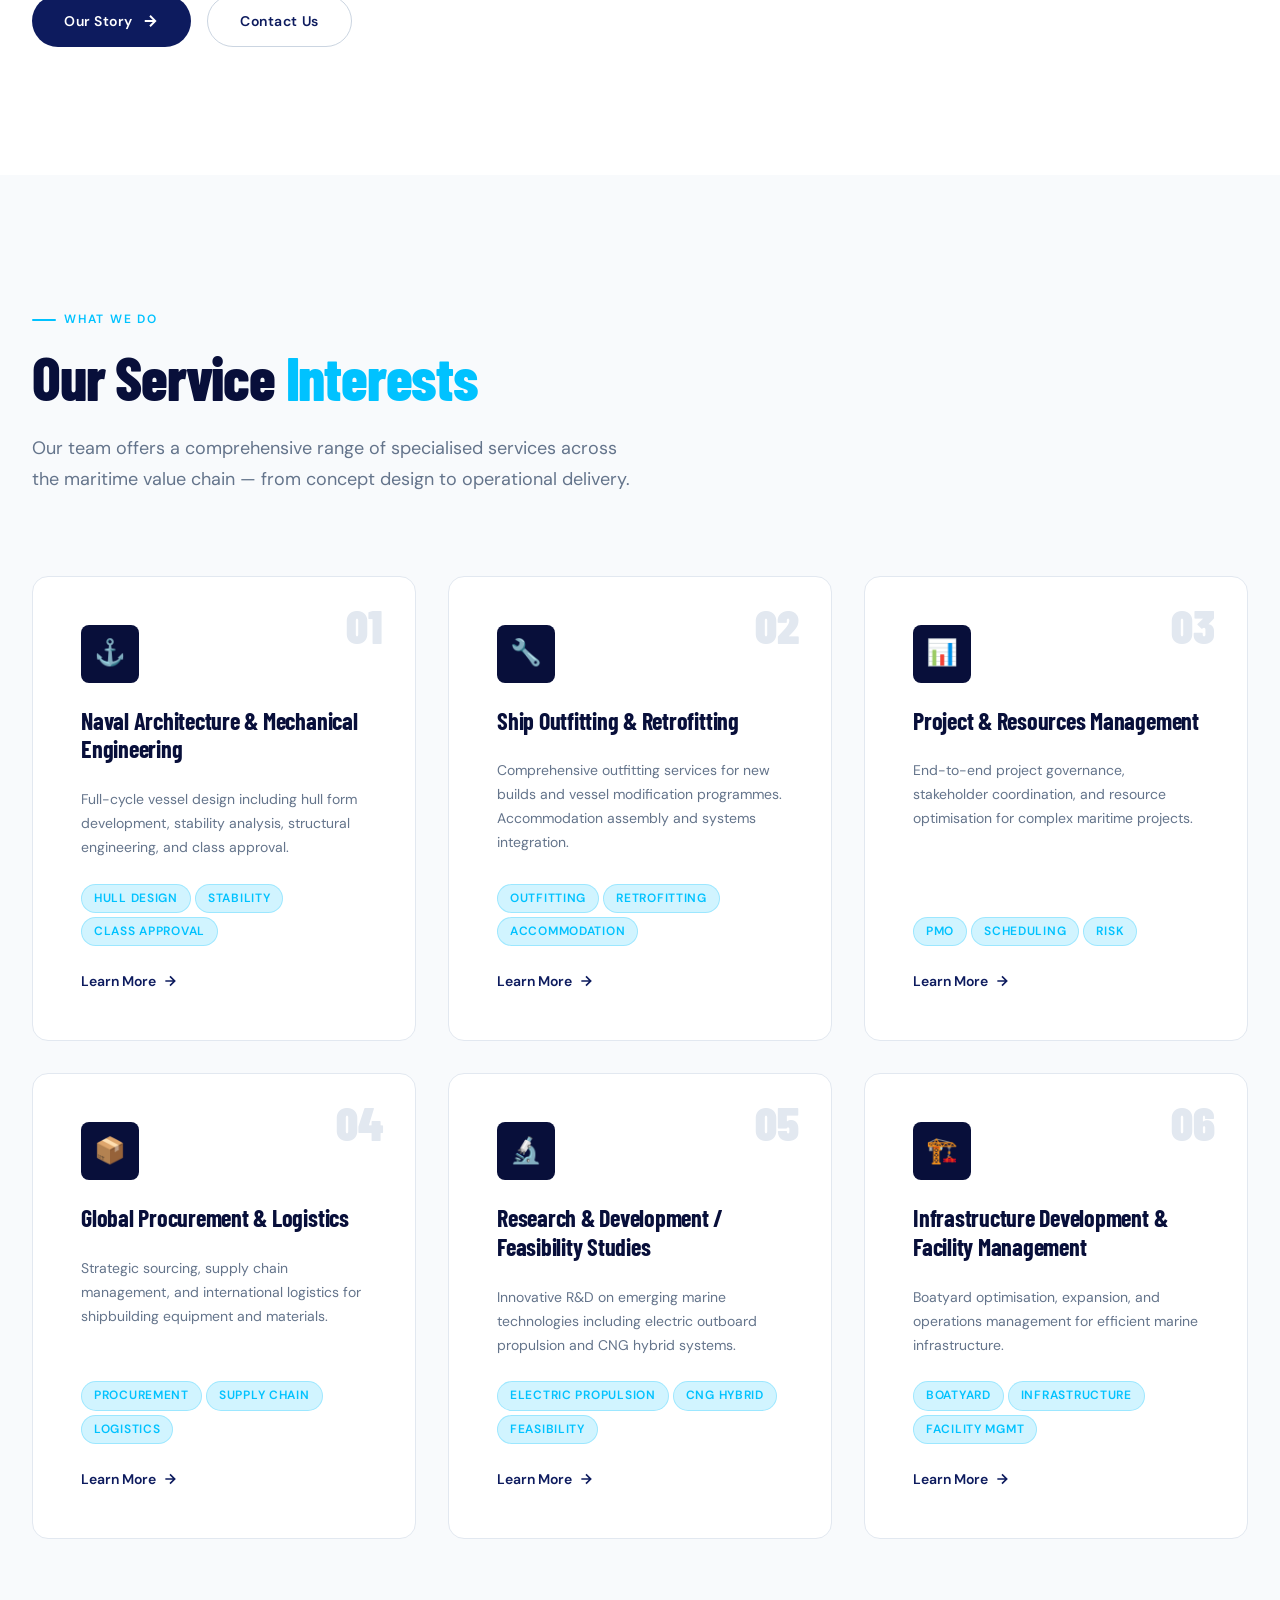
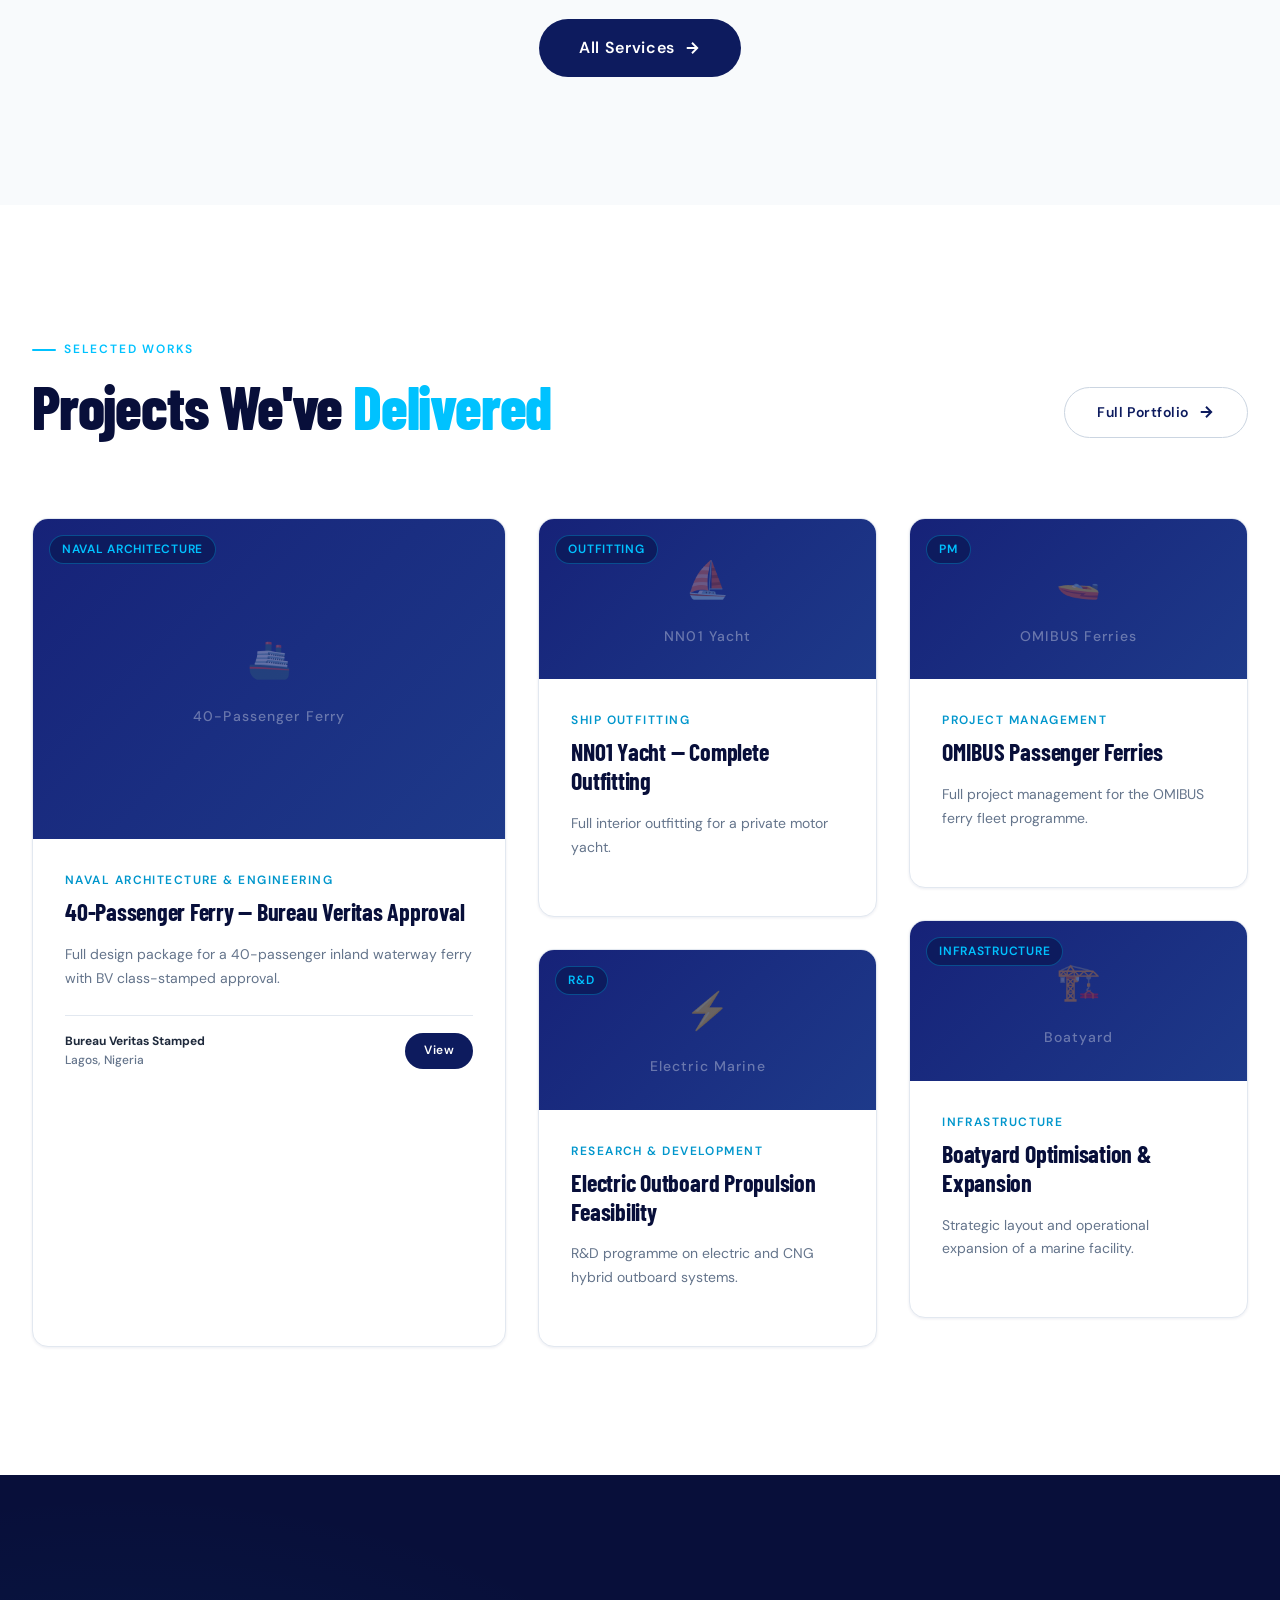
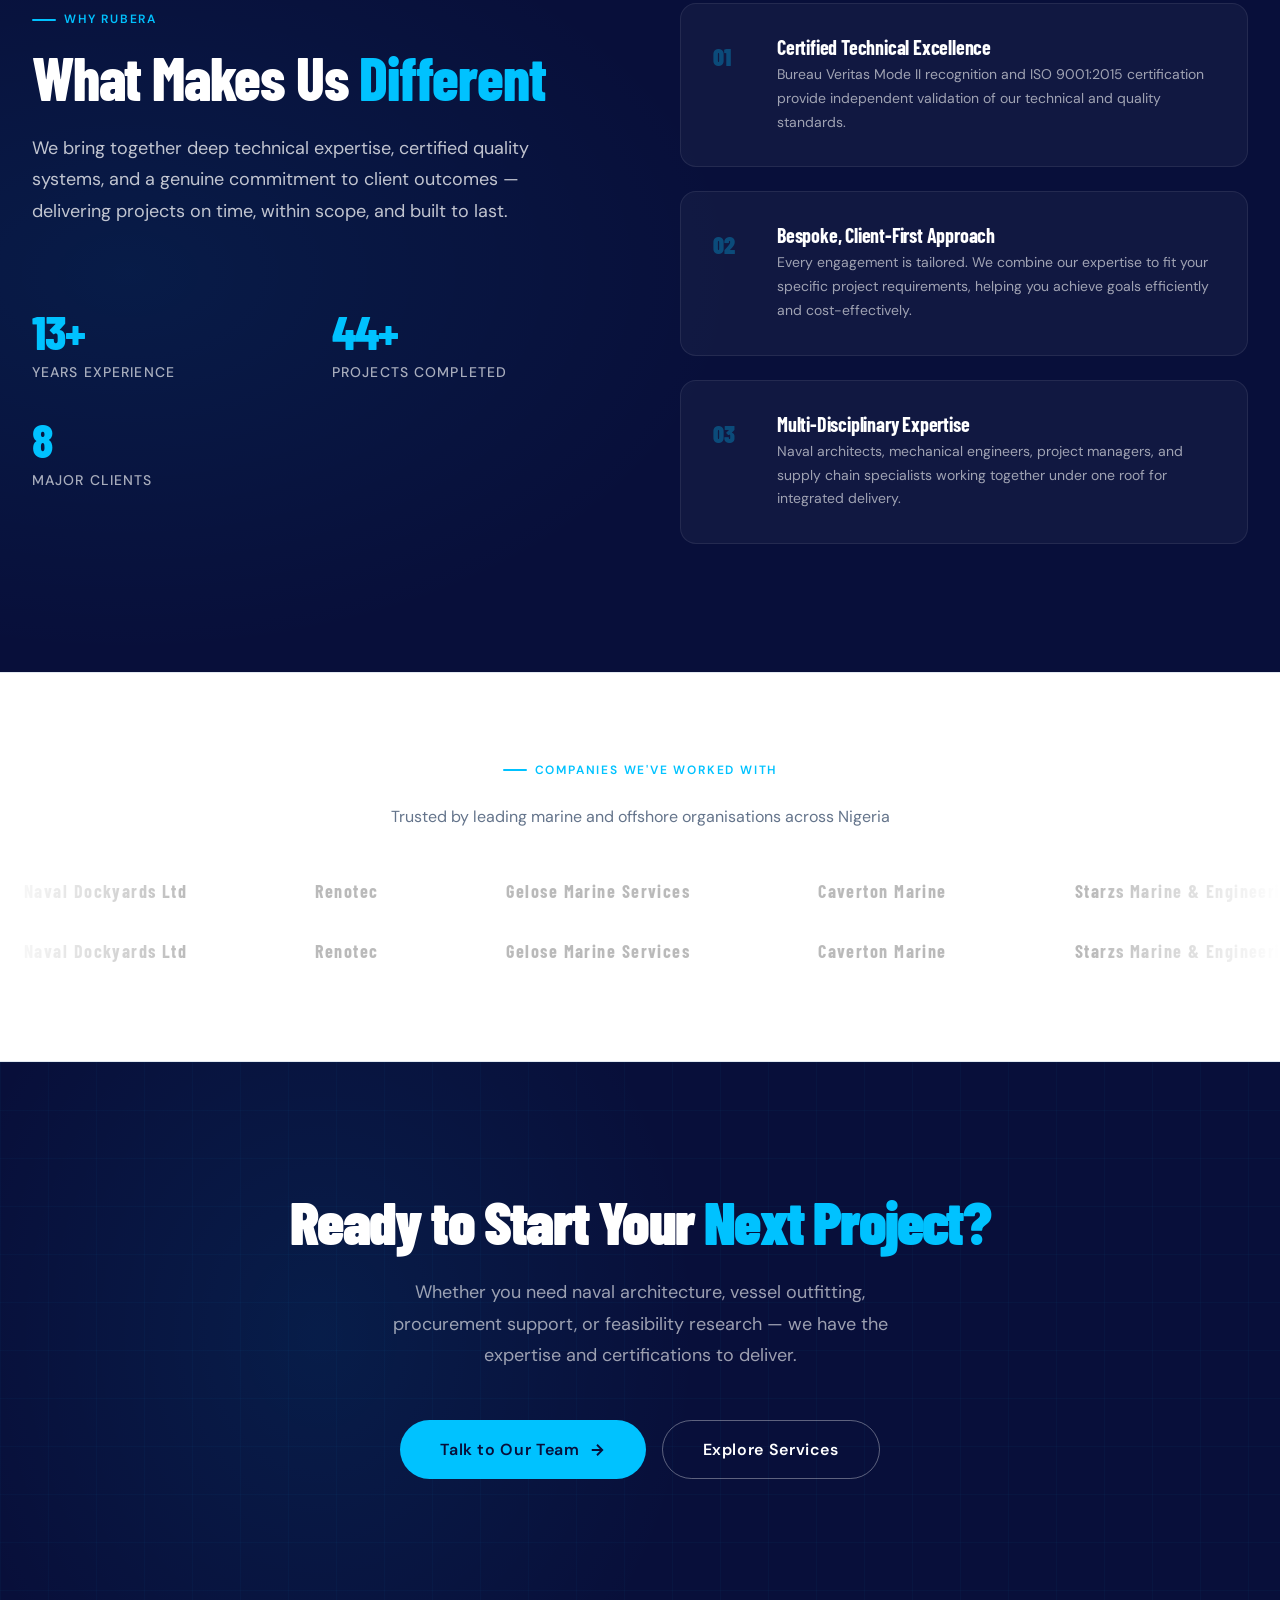
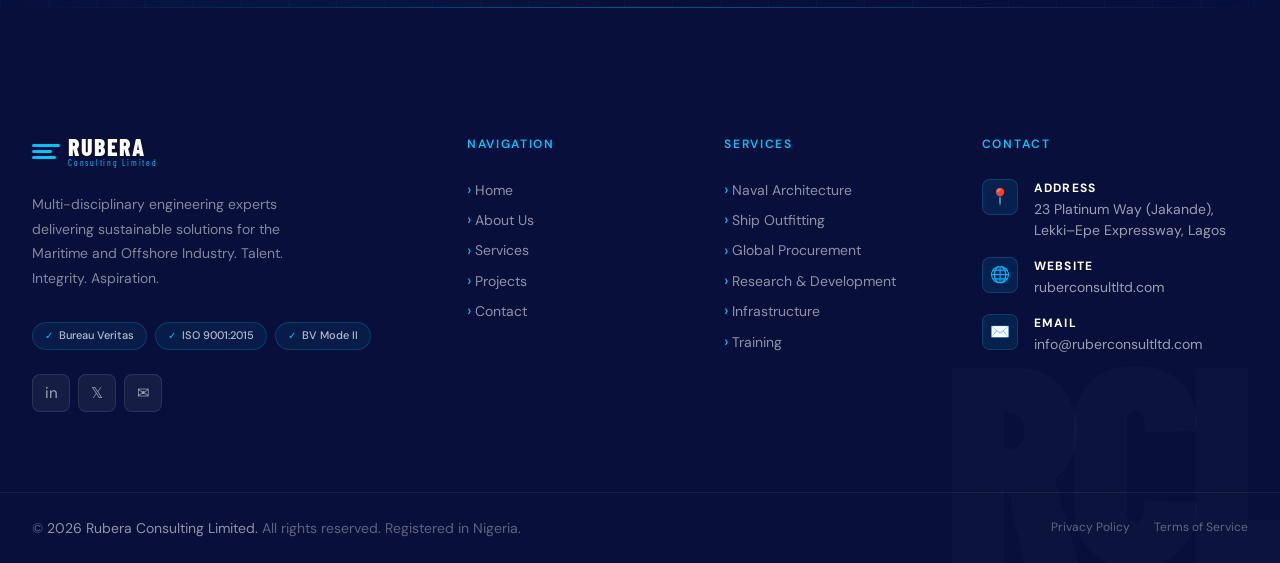
==== commit 04b7797b: "Update index.html" ====
--- a/index.html
+++ b/index.html
@@ -455,8 +455,8 @@
       <div class="nav-logo-text">RUBERA<small>Consulting Limited</small></div>
     </button>
     <ul class="nav-links">
-      <li><button class="nav-link" onclick="goTo('home')" data-page="home">Home</button></li>
-      <li><button class="nav-link" onclick="goTo('about')"data-page="about">About Us</button></li>
+      <li><button class="nav-link" onclick="goTo('home')">Home</button></li>
+      <li><button class="nav-link" onclick="goTo('about')">About Us</button></li>
       <li class="nav-item">
         <button class="nav-link" data-page="services">Services ▾</button>
         <div class="nav-dropdown">
@@ -468,8 +468,8 @@
           <button onclick="goTo('services','infrastructure')"> Infrastructure</button>
         </div>
       </li>
-      <li><button class="nav-link" onclick="goTo('projects')" data-page="projects">Projects</button></li>
-      <li><button class="nav-link" onclick="goTo('contact')" data-page="contact">Contact</button></li>
+      <li><button class="nav-link" onclick="goTo('projects')">Projects</button></li>
+      <li><button class="nav-link" onclick="goTo('contact')">Contact</button></li>
     </ul>
     <button class="btn btn-primary nav-cta" onclick="goTo('contact')">Get in Touch</button>
     <button class="nav-hamburger" id="nav-hamburger" aria-label="Menu"><span></span><span></span><span></span></button>
@@ -698,7 +698,6 @@
             <div><div class="stat-number" data-counter="15" data-suffix="+">15+</div><div class="stat-label">Years Experience</div></div>
             <div><div class="stat-number" data-counter="50" data-suffix="+">50+</div><div class="stat-label">Projects Completed</div></div>
             <div><div class="stat-number" data-counter="9">9</div><div class="stat-label">Major Clients</div></div>
-            <div><div class="stat-number">BV</div><div class="stat-label">Certified Excellence</div></div>
           </div>
         </div>
         <div style="display:flex;flex-direction:column;gap:var(--space-lg)" data-reveal data-reveal-delay="2">
@@ -734,7 +733,7 @@
   </section>
 
   <!-- TESTIMONIALS -->
-  <section class="section bg-light">
+<!-- <section class="section bg-light">
     <div class="container">
       <div style="text-align:center;margin-bottom:var(--space-3xl)" data-reveal>
         <span class="section-eyebrow">Client Feedback</span>
@@ -850,20 +849,6 @@
         <div class="value-item" data-reveal data-reveal-delay="2"><span class="value-icon">⚖️</span><div><h3 class="value-title">Integrity</h3><p class="value-body">We operate with transparency and honesty at every stage — with clients, partners, and regulators. Our certifications are a reflection of this commitment.</p></div></div>
         <div class="value-item" data-reveal data-reveal-delay="3"><span class="value-icon">🚀</span><div><h3 class="value-title">Aspiration</h3><p class="value-body">We are inventive thinkers, constantly seeking better solutions. From electric propulsion R&D to innovative boatyard management — we push boundaries.</p></div></div>
         <div class="value-item" data-reveal data-reveal-delay="4"><span class="value-icon">♻️</span><div><h3 class="value-title">Sustainability</h3><p class="value-body">Every solution considers long-term environmental and operational sustainability — from GRP vessel production to CNG hybrid propulsion research.</p></div></div>
-      </div>
-    </div>
-  </section>
-
-  <section class="section bg-white">
-    <div class="container">
-      <div style="text-align:center;margin-bottom:var(--space-3xl)" data-reveal>
-        <span class="section-eyebrow">Accreditation & Quality</span>
-        <h2 class="section-title">Our <span>Certifications</span></h2>
-      </div>
-      <div class="grid-3">
-        <div class="card" data-reveal data-reveal-delay="1" style="text-align:center"><div style="font-size:3.5rem;margin-bottom:var(--space-lg)">🔰</div><h3 style="font-family:var(--font-display);font-size:var(--text-2xl);font-weight:700;color:var(--navy-deep);margin-bottom:var(--space-sm)">Bureau Veritas</h3><p style="font-size:var(--text-sm);color:var(--cyan-dim);font-weight:600;margin-bottom:var(--space-md)">BV Mode II Scheme — Marine & Offshore</p><p style="font-size:var(--text-sm);color:var(--text-muted);line-height:1.7">Recognised for production of GRP Passenger and Cargo Vessels for use in Inland Waterways. Valid through November 2027.</p><div style="margin-top:var(--space-lg);padding-top:var(--space-lg);border-top:1px solid var(--grey-100)"><span class="tag">Issued Jun 2024</span></div></div>
-        <div class="card" data-reveal data-reveal-delay="2" style="text-align:center"><div style="font-size:3.5rem;margin-bottom:var(--space-lg)">📋</div><h3 style="font-family:var(--font-display);font-size:var(--text-2xl);font-weight:700;color:var(--navy-deep);margin-bottom:var(--space-sm)">ISO 9001:2015</h3><p style="font-size:var(--text-sm);color:var(--cyan-dim);font-weight:600;margin-bottom:var(--space-md)">Quality Management System</p><p style="font-size:var(--text-sm);color:var(--text-muted);line-height:1.7">Certified quality management system ensuring consistent, high-quality service delivery across all engineering, procurement, and consulting activities.</p><div style="margin-top:var(--space-lg);padding-top:var(--space-lg);border-top:1px solid var(--grey-100)"><span class="tag">Active Certification</span></div></div>
-        <div class="card" data-reveal data-reveal-delay="3" style="text-align:center"><div style="font-size:3.5rem;margin-bottom:var(--space-lg)">⚓</div><h3 style="font-family:var(--font-display);font-size:var(--text-2xl);font-weight:700;color:var(--navy-deep);margin-bottom:var(--space-sm)">Naval Architecture</h3><p style="font-size:var(--text-sm);color:var(--cyan-dim);font-weight:600;margin-bottom:var(--space-md)">Design Approvals — BV Stamped</p><p style="font-size:var(--text-sm);color:var(--text-muted);line-height:1.7">40-Passenger Ferry design fully approved and stamped by Bureau Veritas Marine & Offshore. Proof of our design engineering capability at class level.</p><div style="margin-top:var(--space-lg);padding-top:var(--space-lg);border-top:1px solid var(--grey-100)"><span class="tag">BV Stamped Feb 2023</span></div></div>
       </div>
     </div>
   </section>
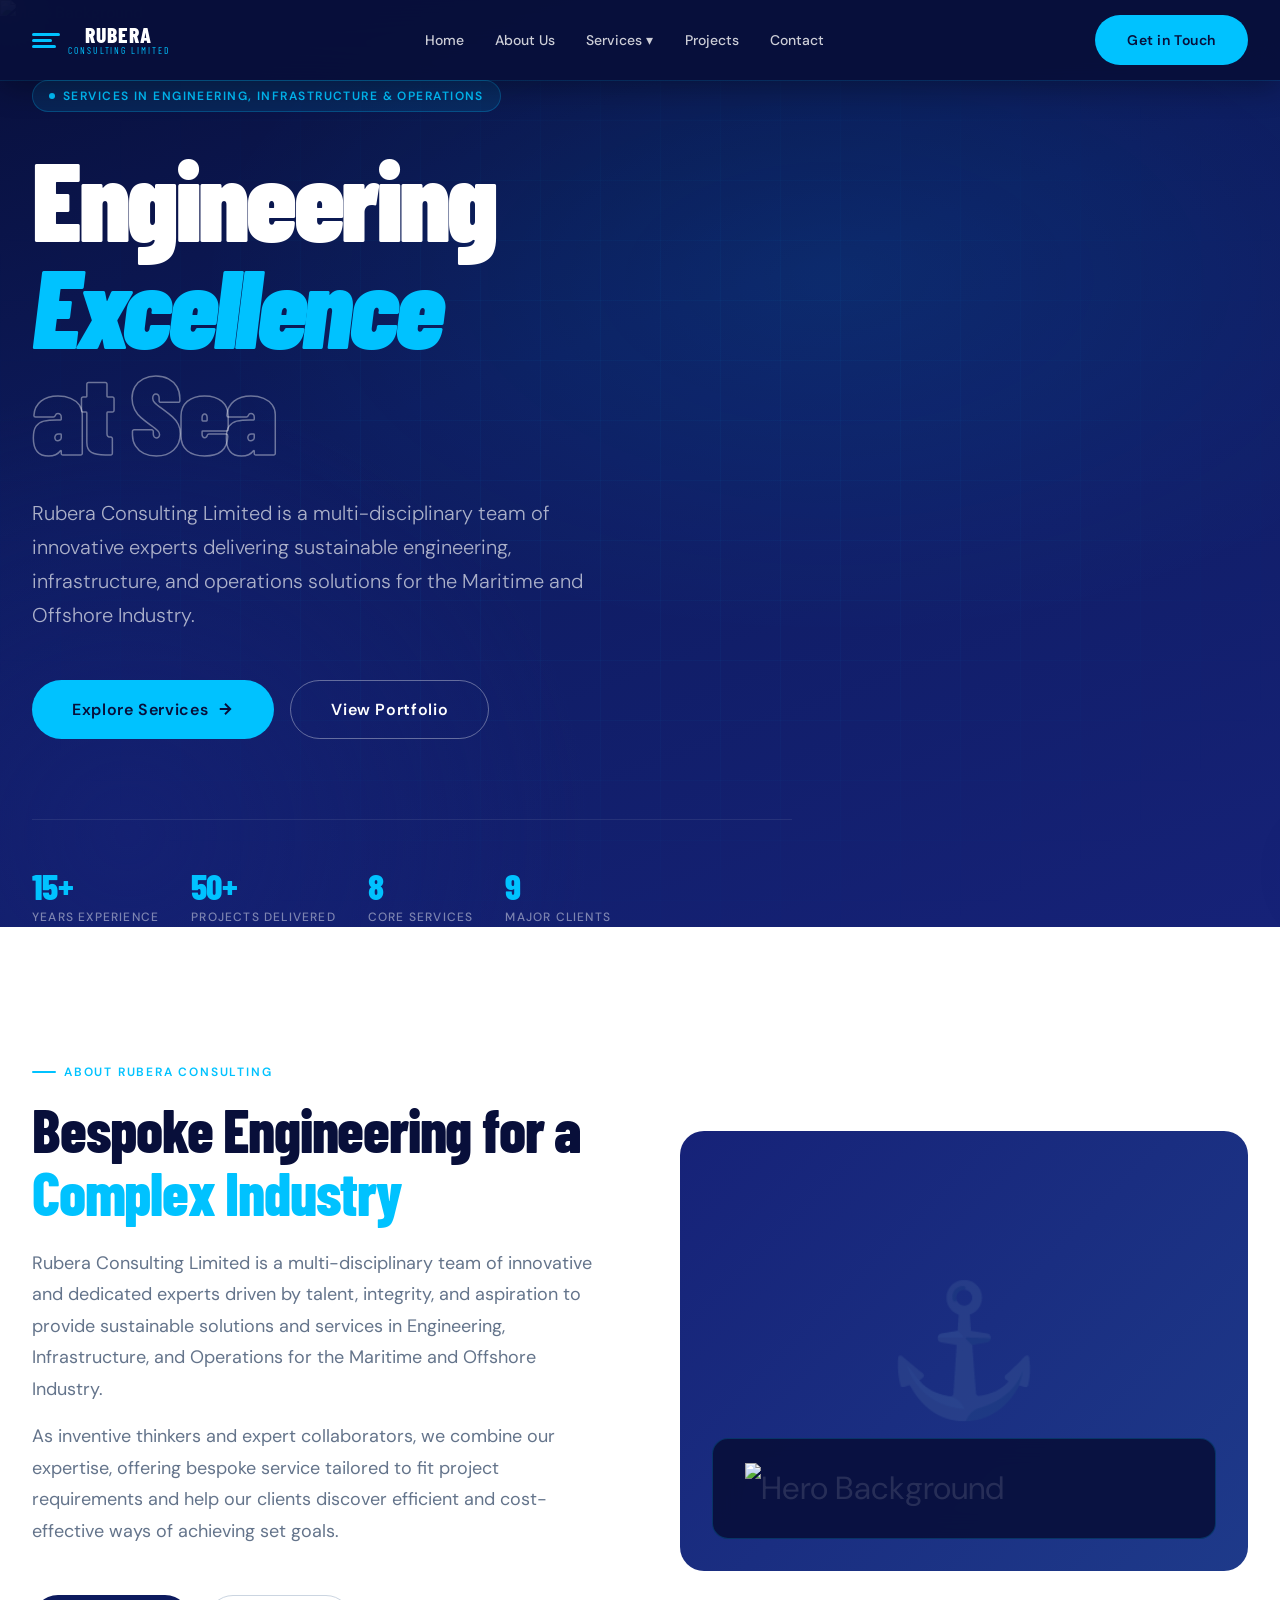
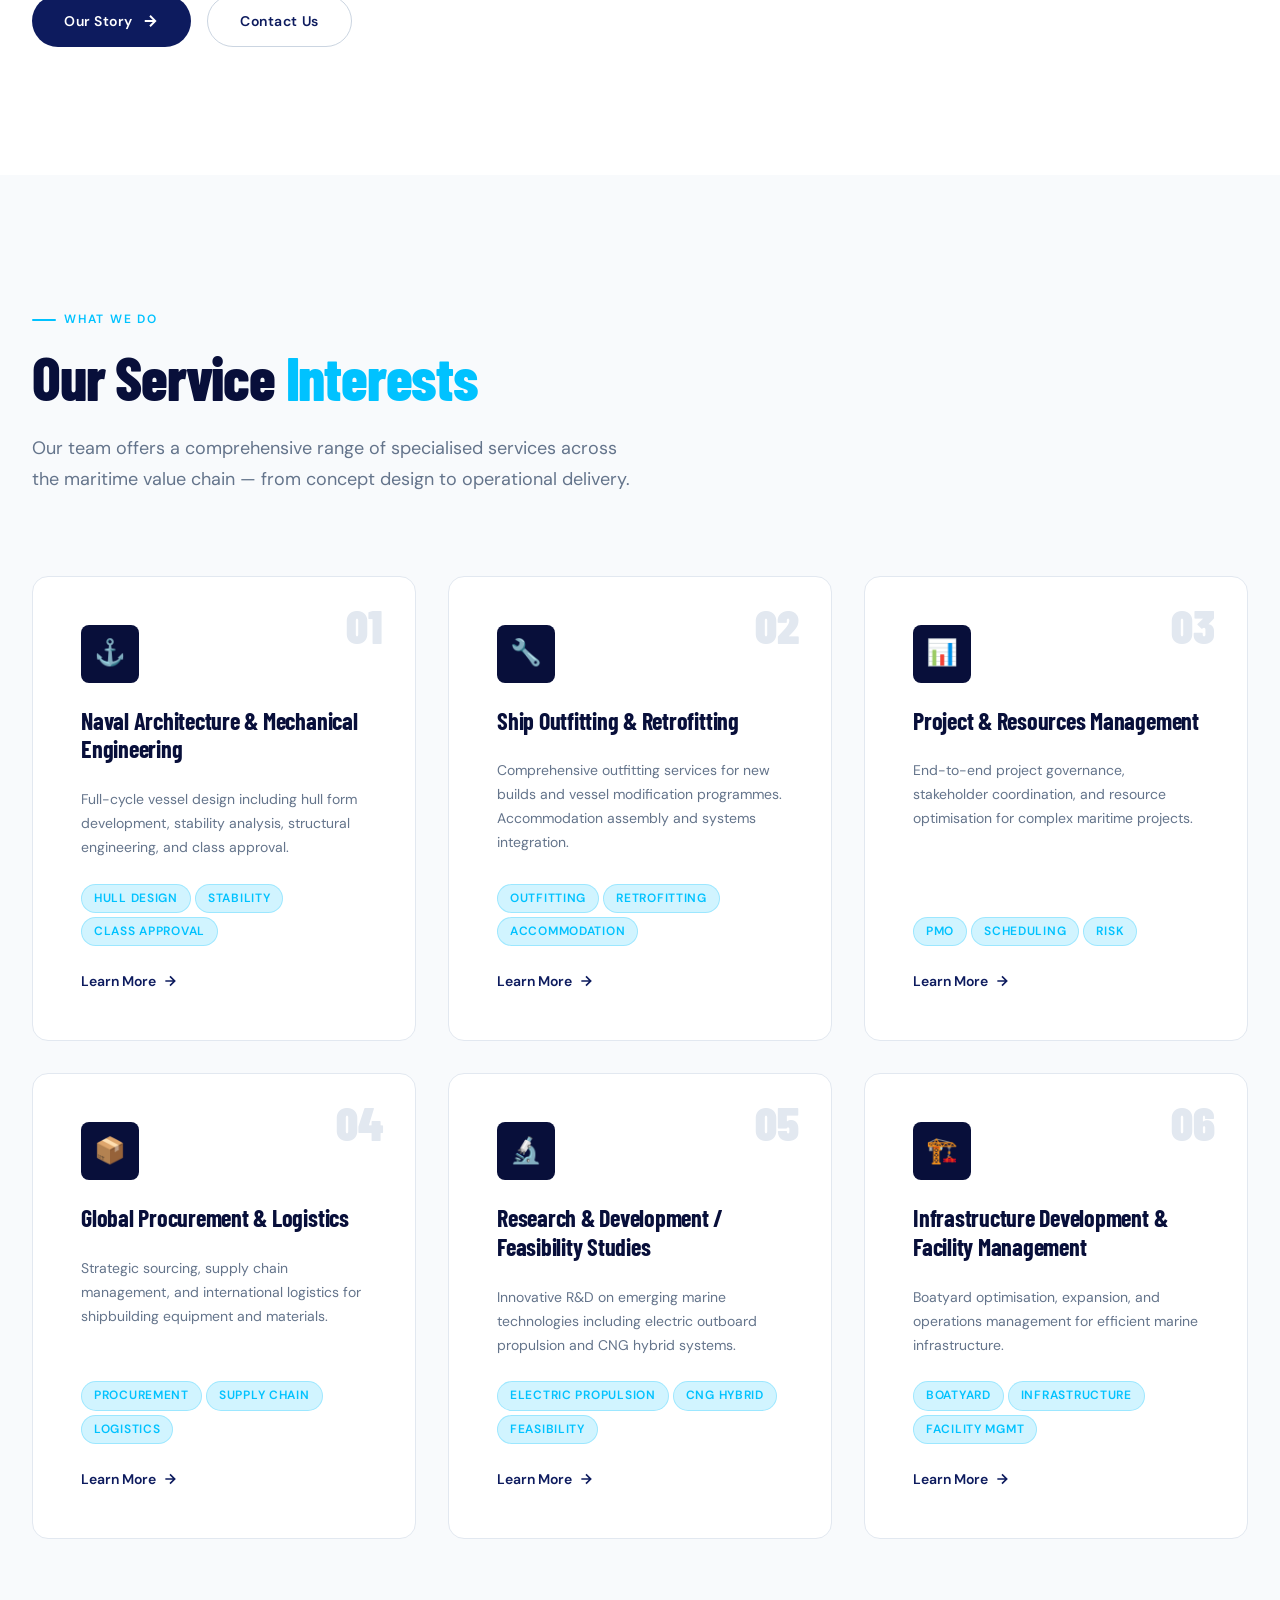
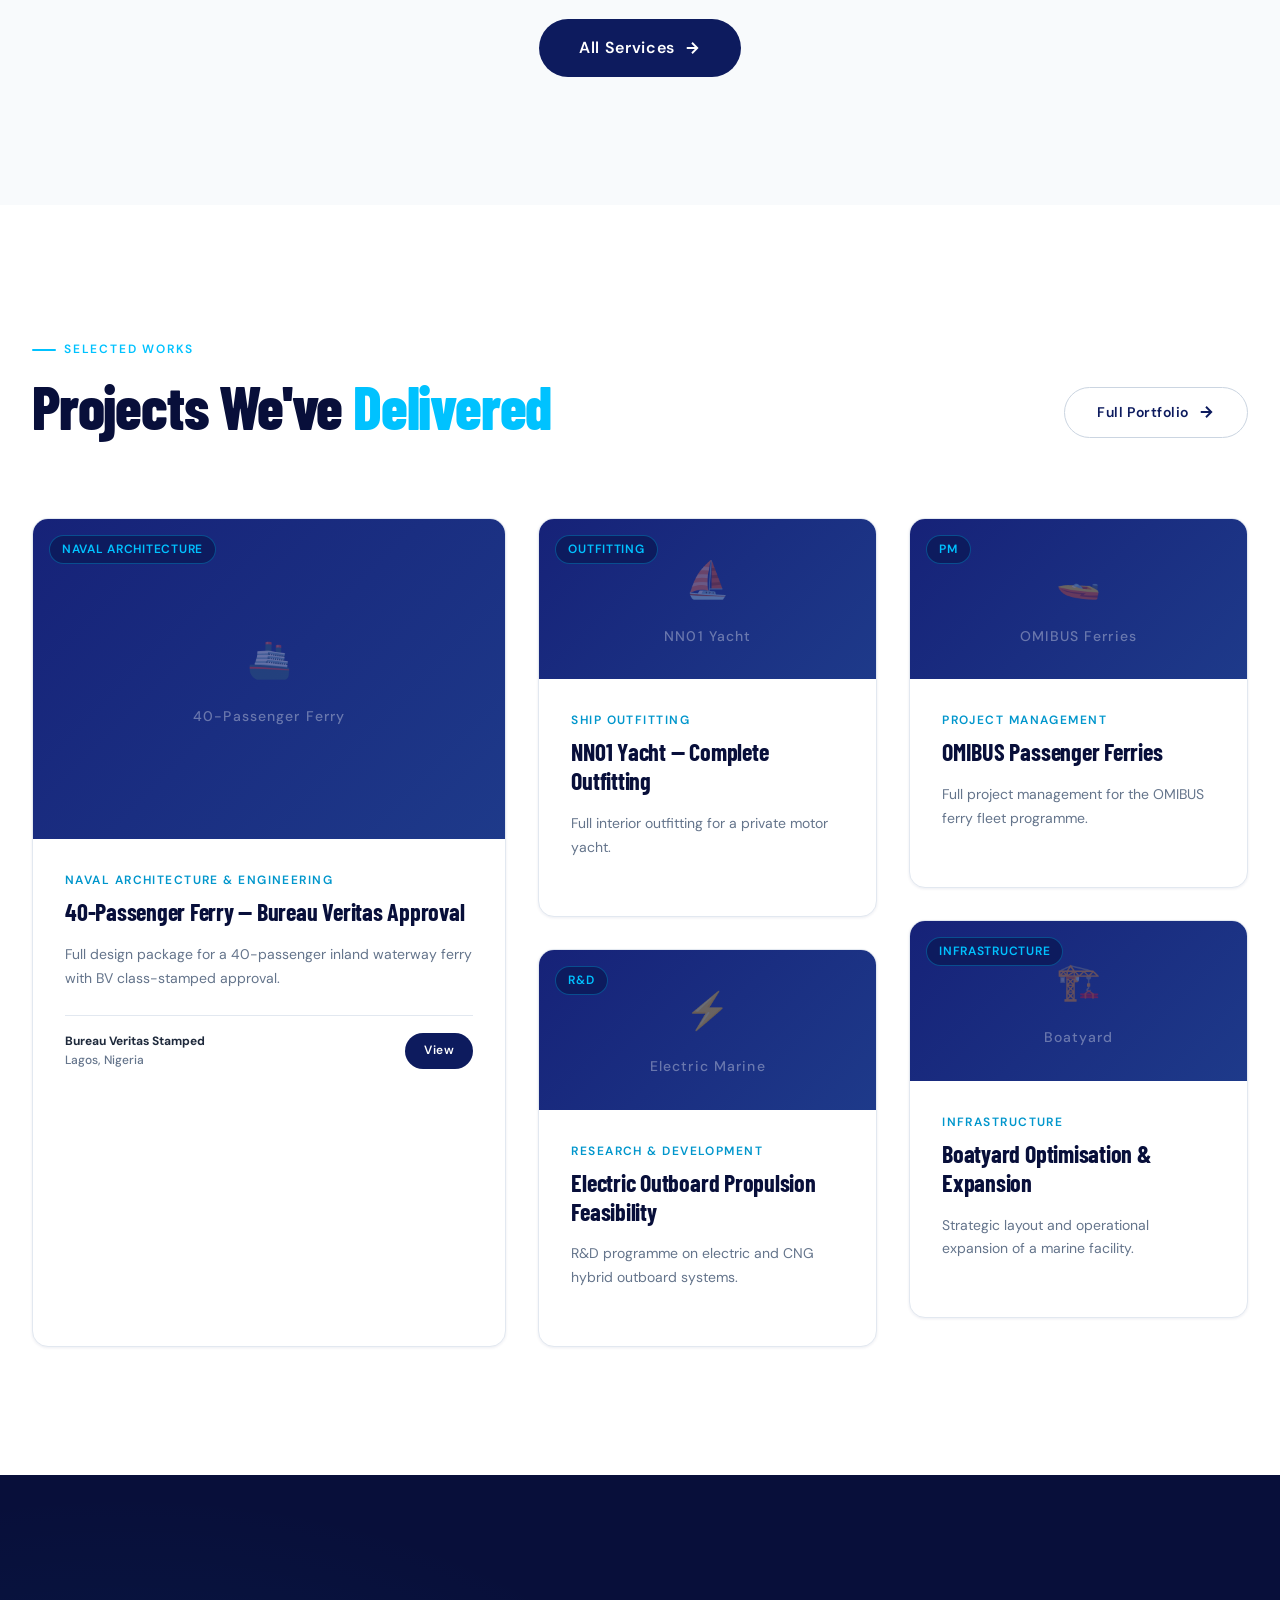
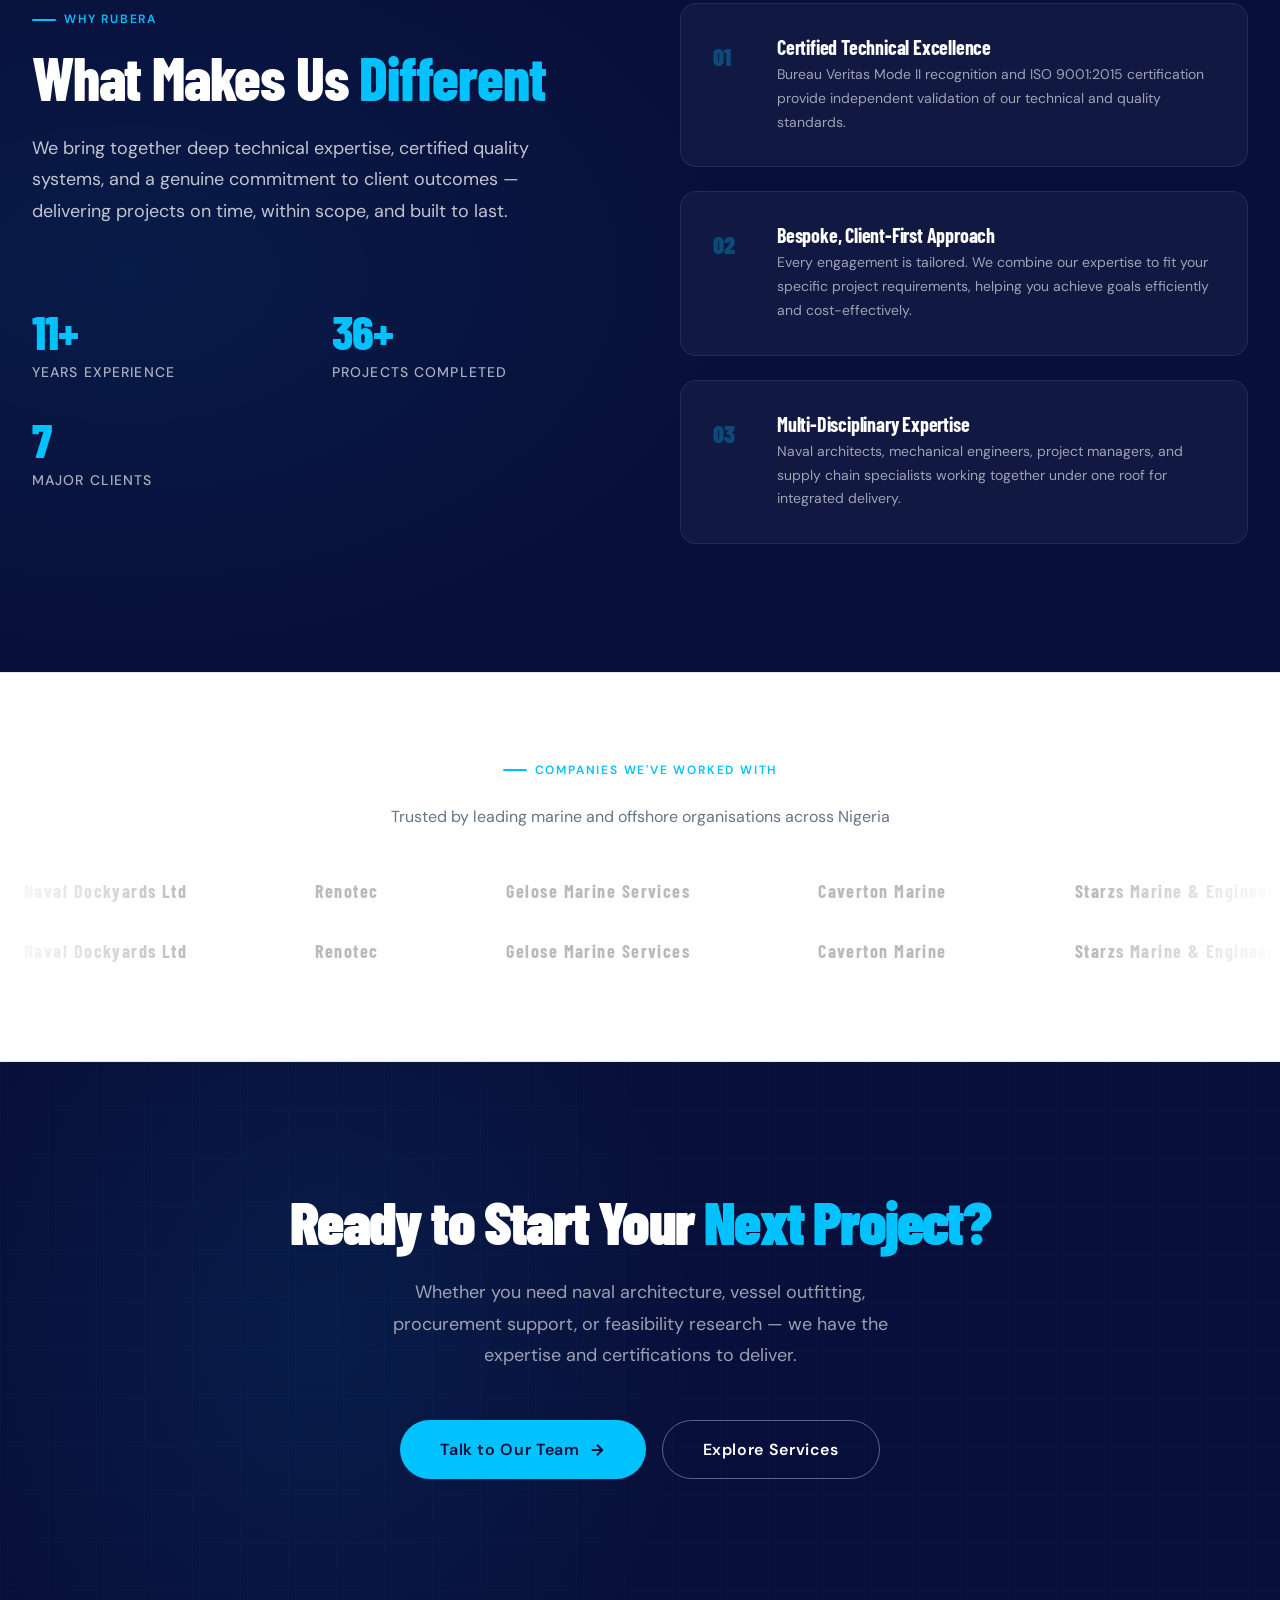
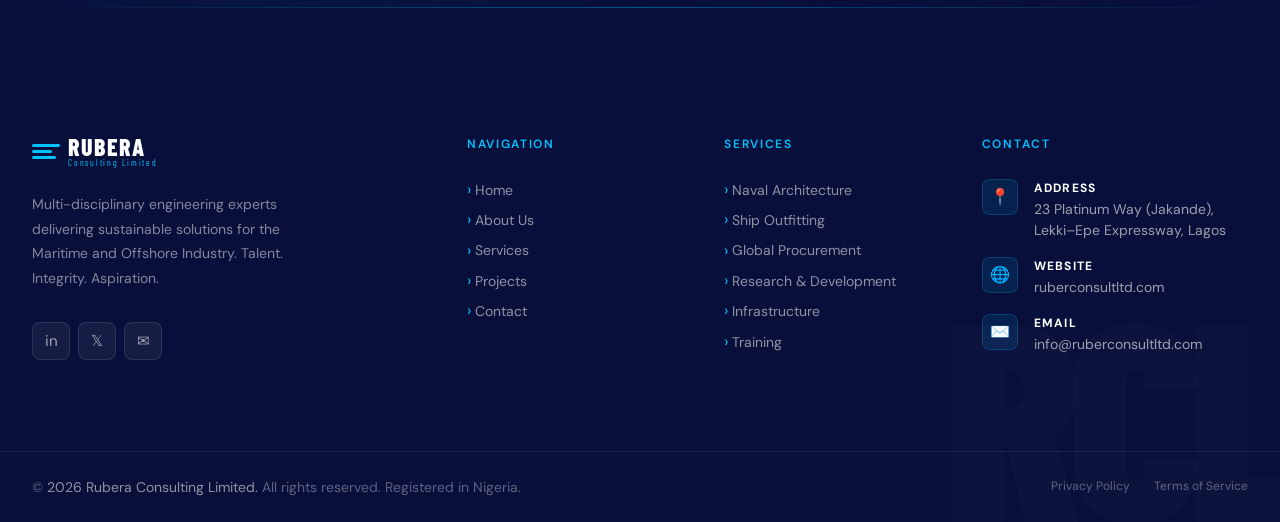
==== commit f7930bec: "Update index.html" ====
--- a/index.html
+++ b/index.html
@@ -852,7 +852,6 @@
       </div>
     </div>
   </section>
-
   <section class="section bg-light">
     <div class="container">
       <div style="text-align:center;margin-bottom:var(--space-3xl)" data-reveal>
@@ -1251,11 +1250,6 @@
               <div class="footer-logo-text">RUBERA<small>Consulting Limited</small></div>
             </div>
             <p class="footer-tagline">Multi-disciplinary engineering experts delivering sustainable solutions for the Maritime and Offshore Industry. Talent. Integrity. Aspiration.</p>
-            <div class="footer-certifications">
-              <span class="footer-cert-badge">Bureau Veritas</span>
-              <span class="footer-cert-badge">ISO 9001:2015</span>
-              <span class="footer-cert-badge">BV Mode II</span>
-            </div>
             <div class="social-links">
               <a href="#" class="social-link" aria-label="LinkedIn">in</a>
               <a href="#" class="social-link" aria-label="Twitter">𝕏</a>
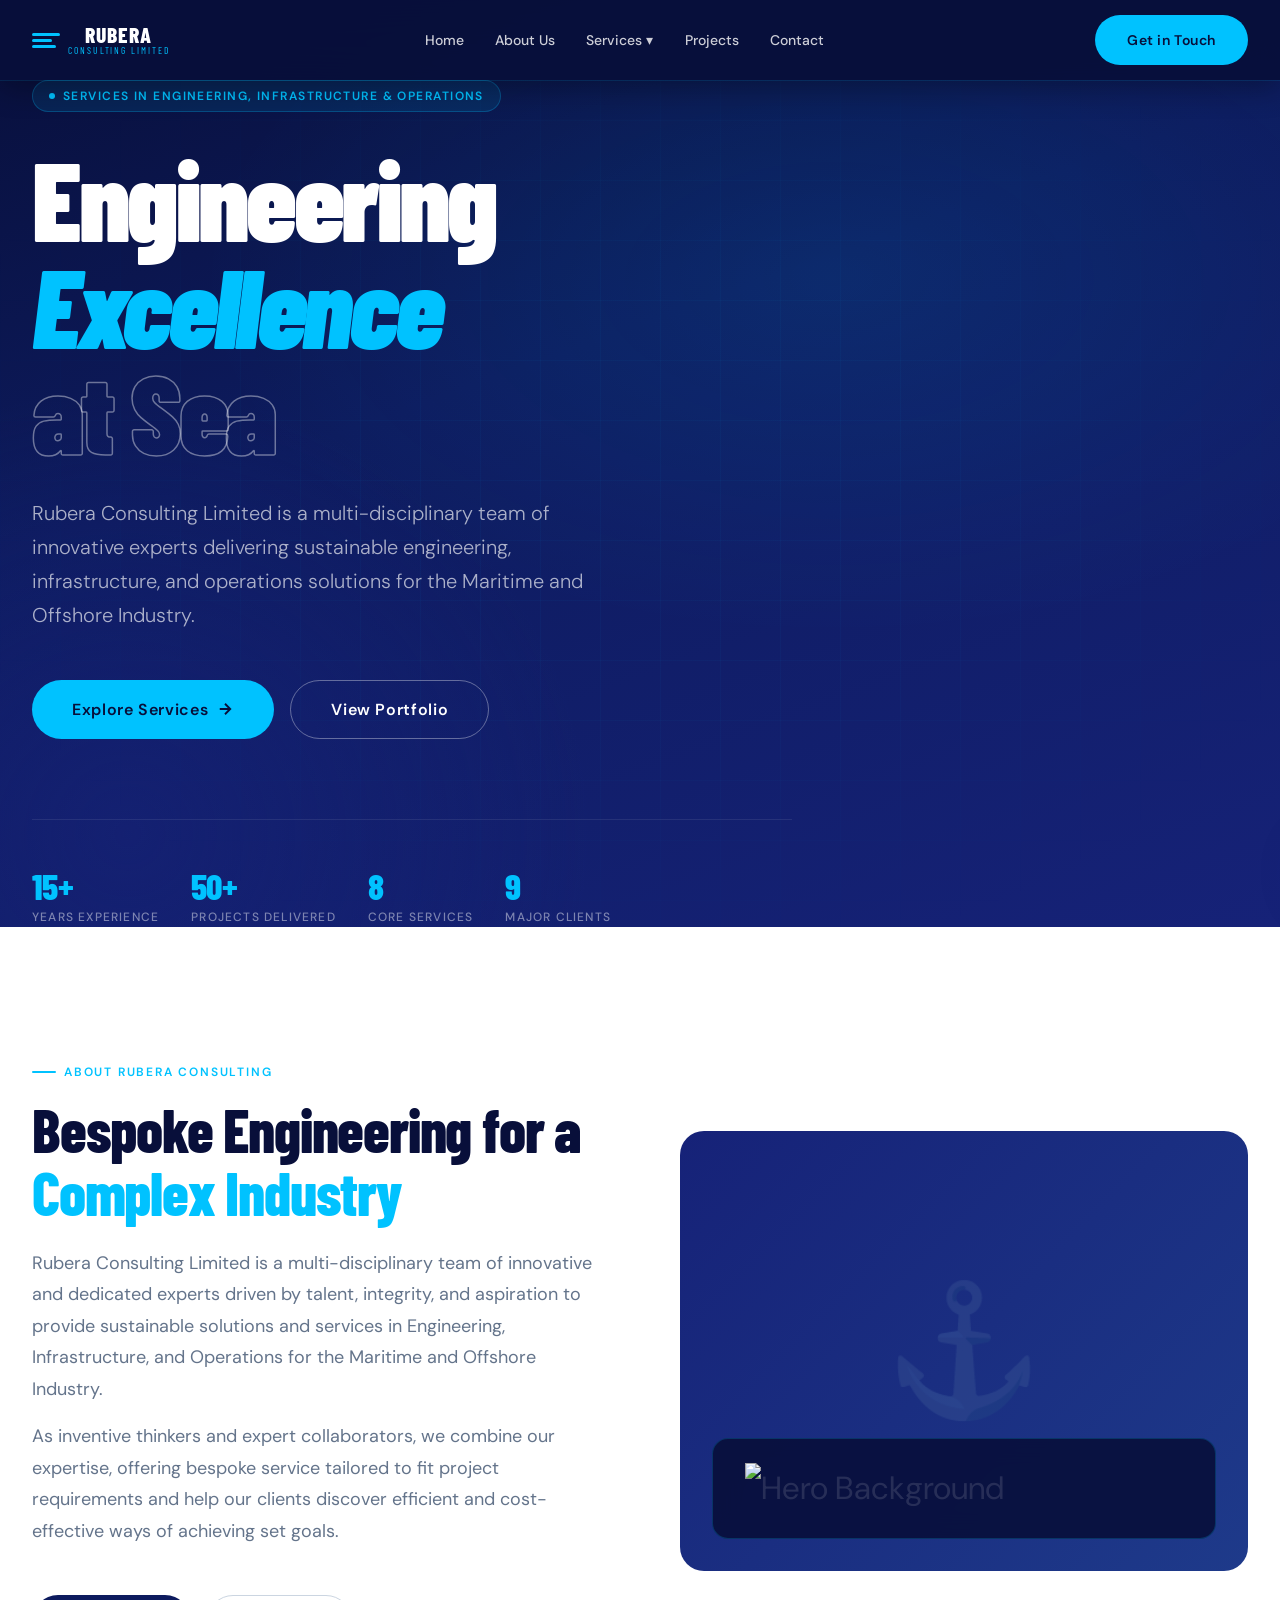
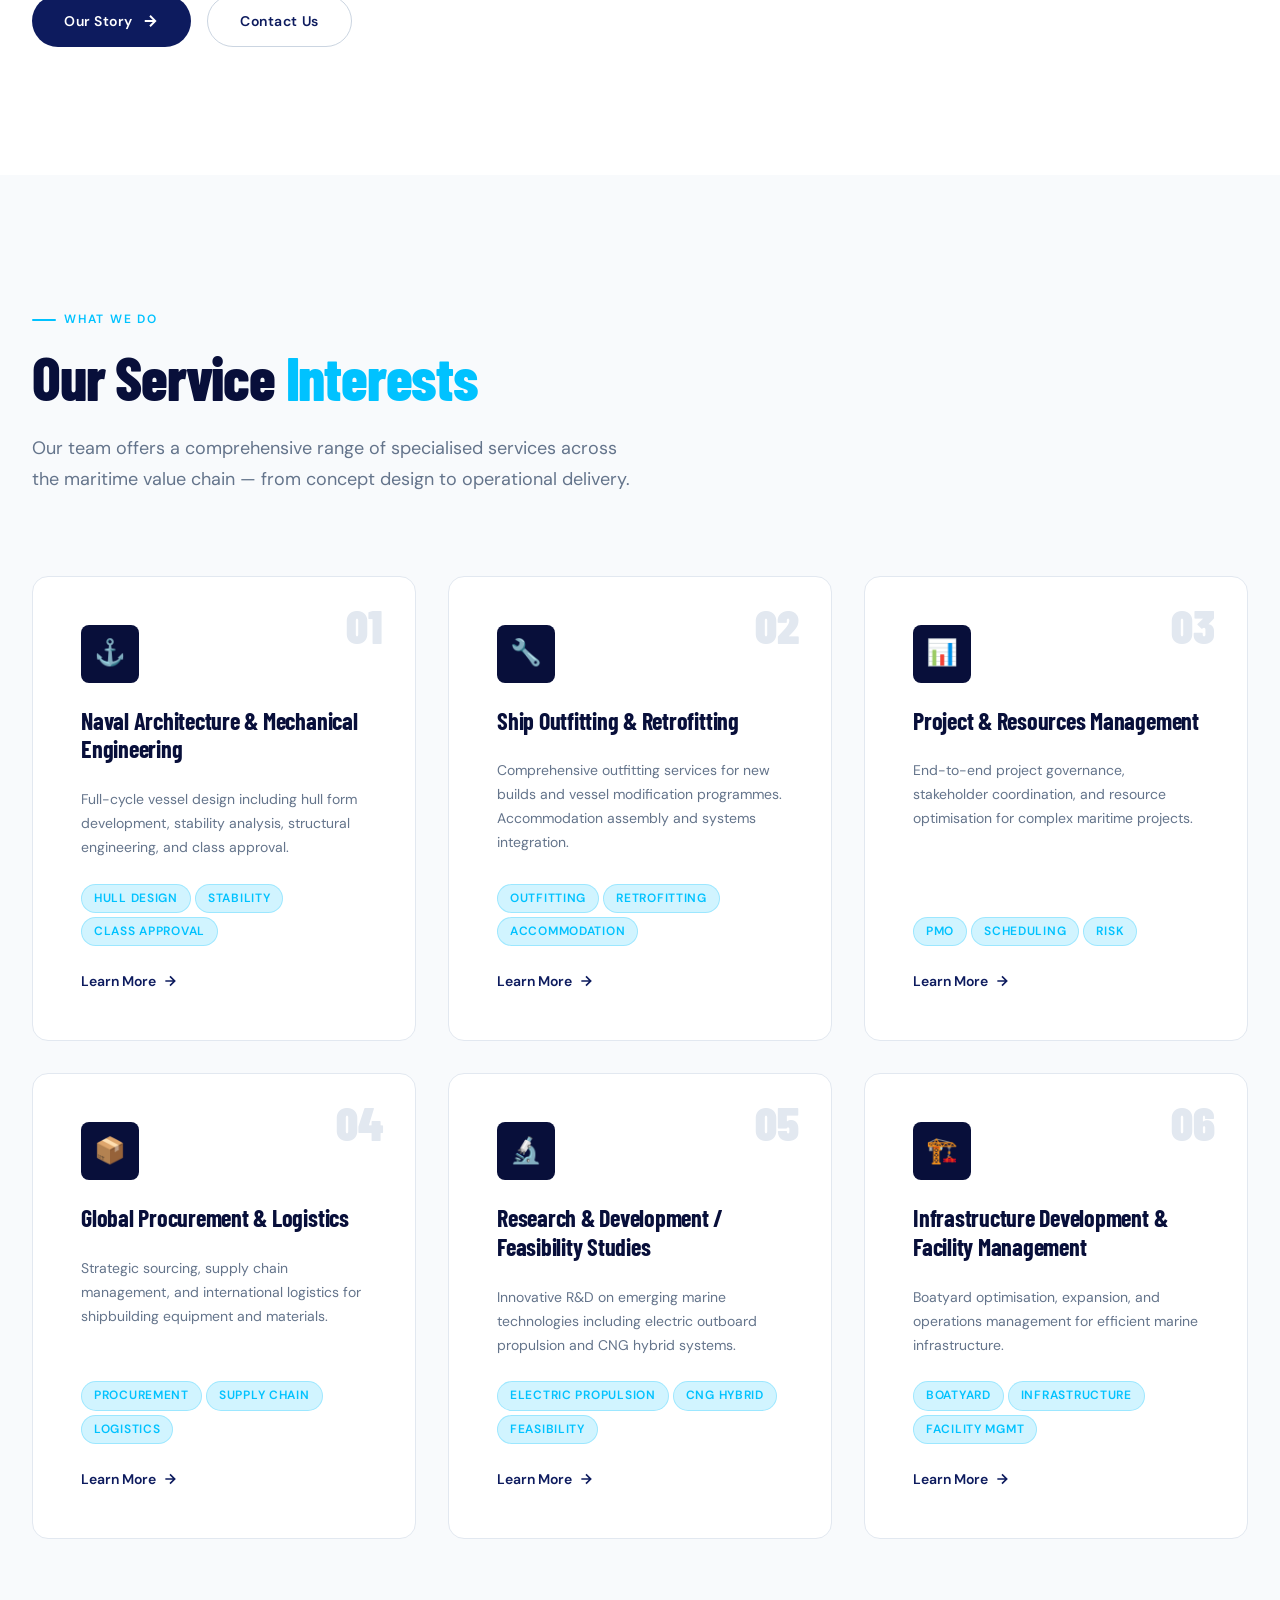
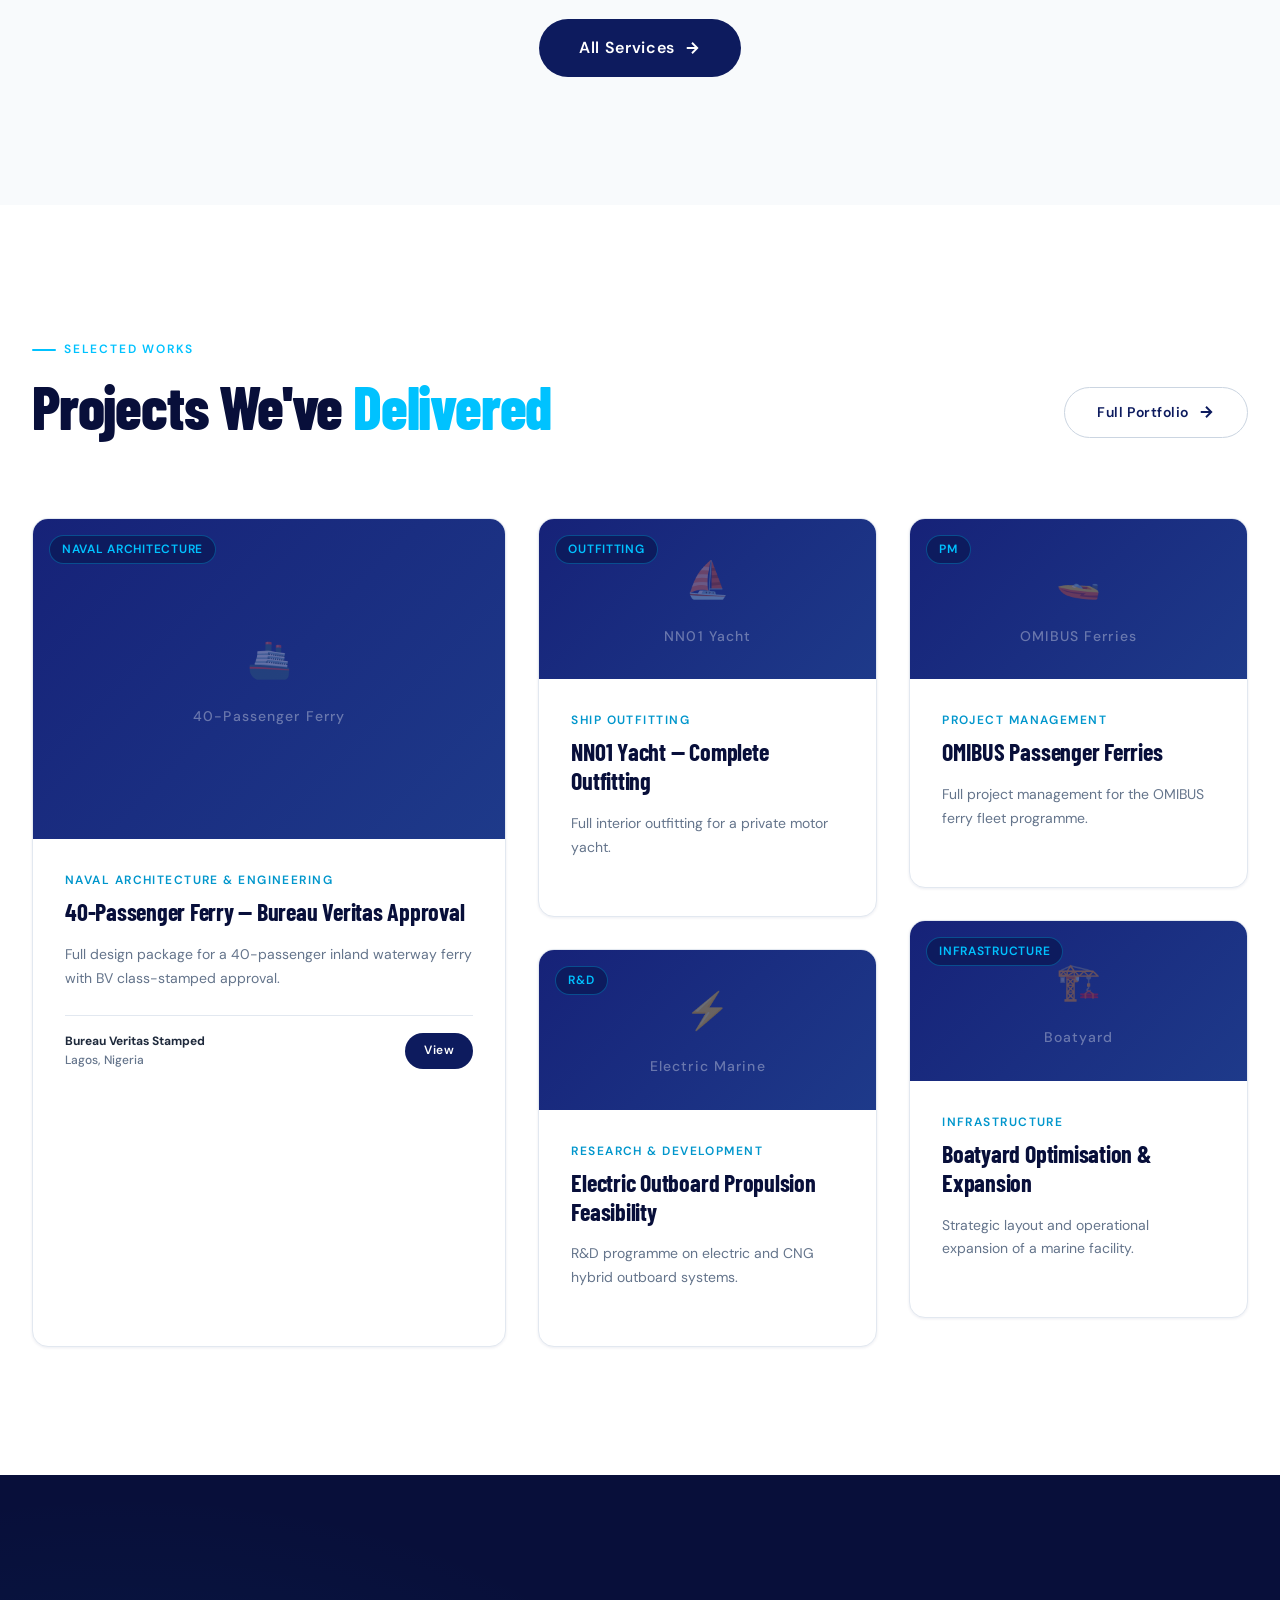
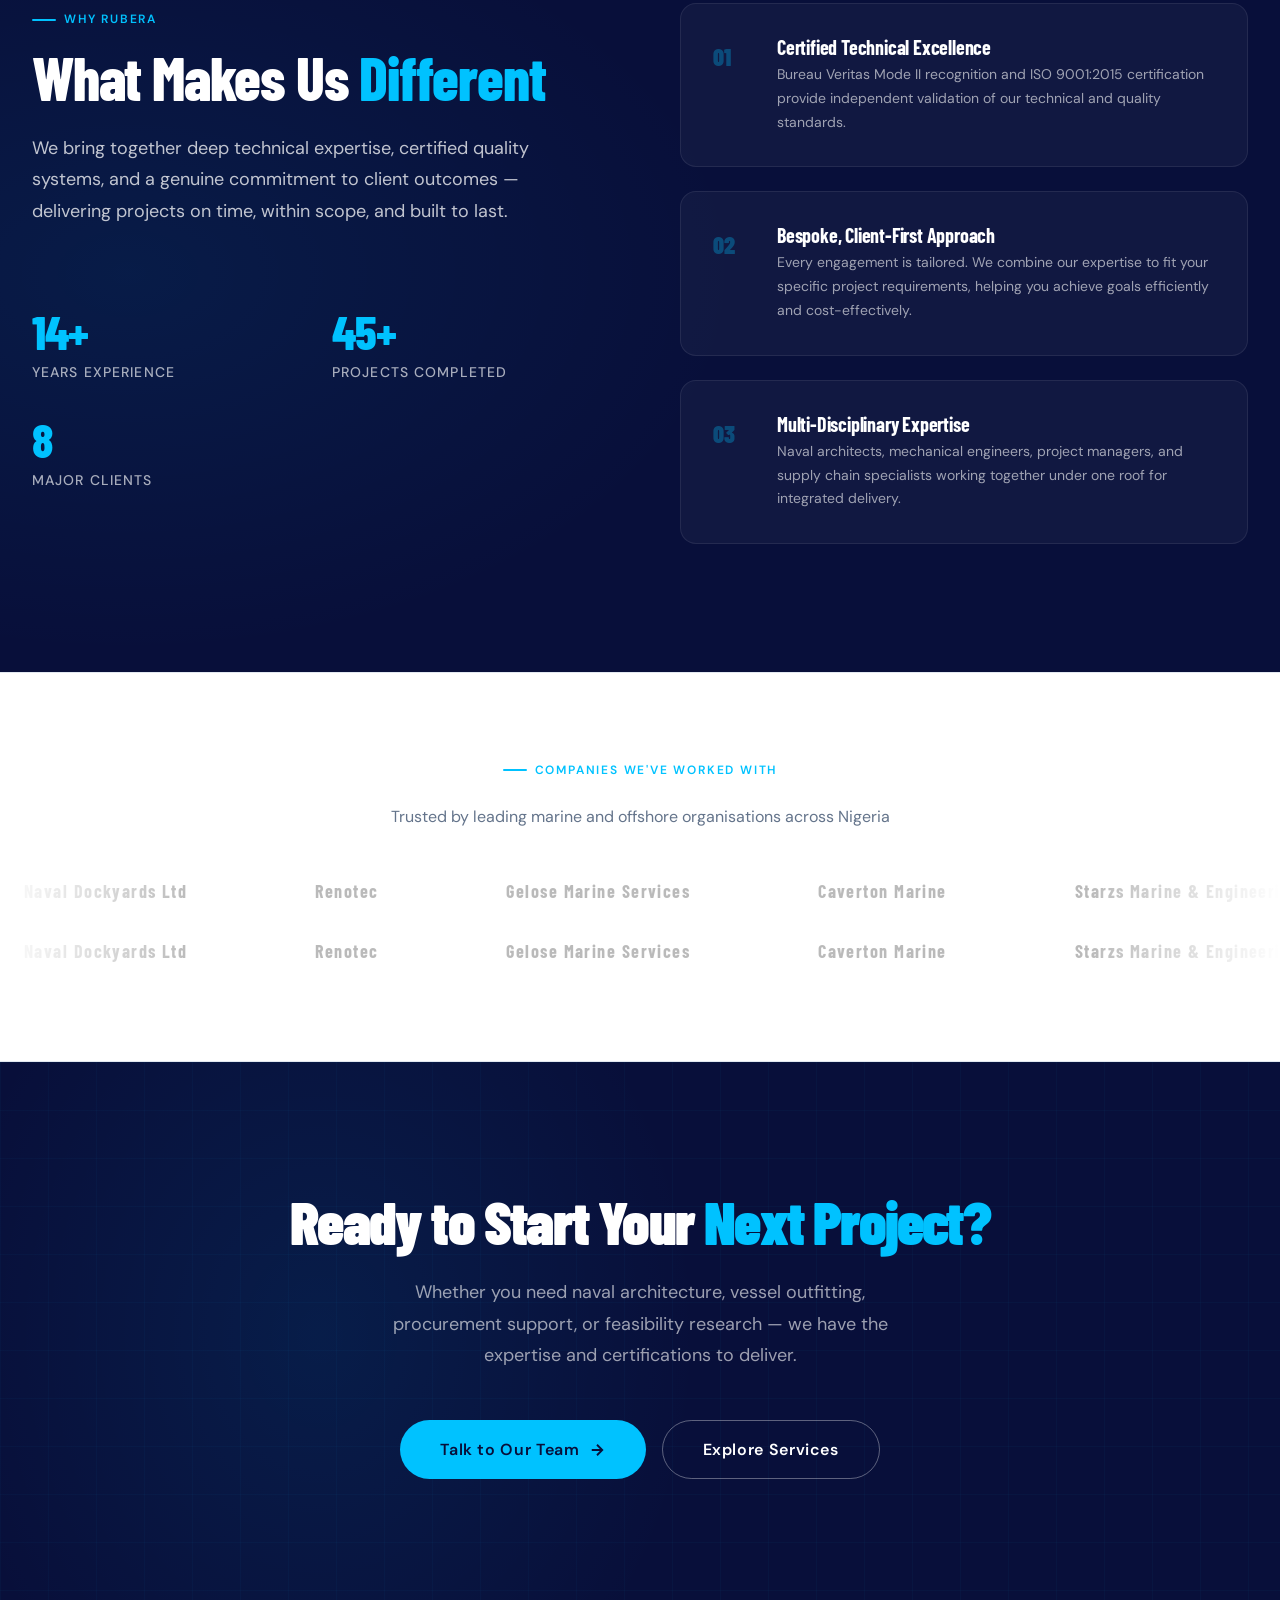
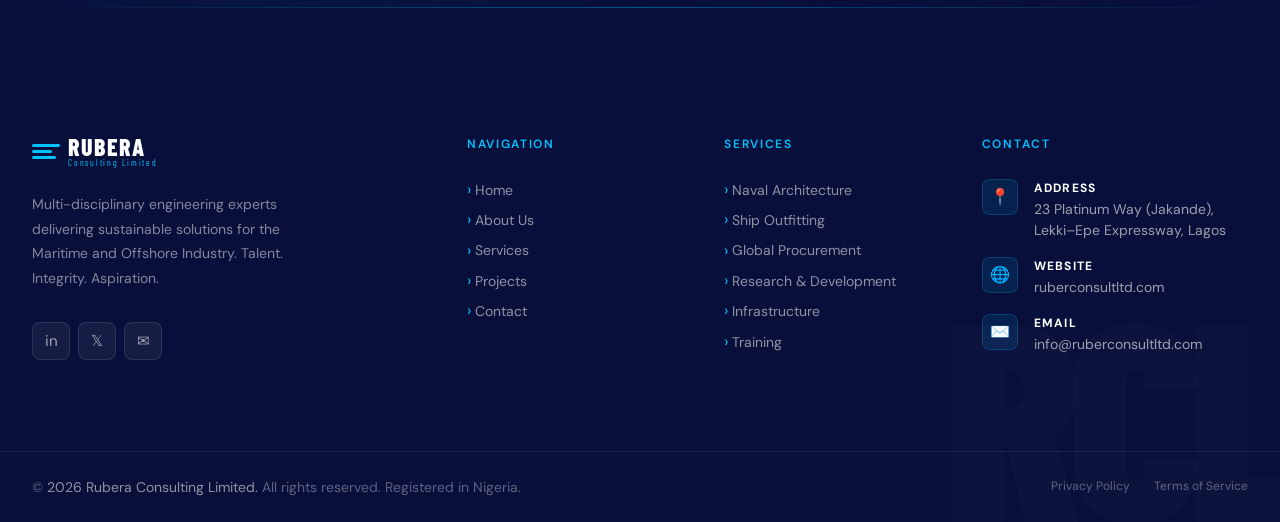
==== commit 819ebed8: "Update index.html" ====
--- a/index.html
+++ b/index.html
@@ -496,9 +496,7 @@
 
   <!-- HERO -->
   <section class="hero">
-    <div class="hero-bg">
-       <img src="ship.jpg" alt="Hero Background">
-    </div>
+    <div class="hero-bg"> </div>
     <div class="hero-grid-overlay"></div>
     <div class="container" style="position:relative;z-index:2;width:100%">
       <div class="hero-content">
@@ -1227,7 +1225,6 @@
       <div data-reveal>
         <div class="acc-item"><button class="acc-hdr"><span>What types of vessels do you design?</span><span class="acc-chevron">▾</span></button><div class="acc-body"><div class="acc-body-inner">We design passenger ferries (up to 40 passengers), crude oil dumb barges, self-propelled barges, houseboats, patrol boats, yachts, and GRP/FRP craft. Our designs are developed to Bureau Veritas class standards where required.</div></div></div>
         <div class="acc-item"><button class="acc-hdr"><span>Can you manage a full project from design to delivery?</span><span class="acc-chevron">▾</span></button><div class="acc-body"><div class="acc-body-inner">Yes. We offer end-to-end project delivery encompassing naval architecture, procurement, outfitting, project management, and certification support. Our multi-disciplinary team allows us to act as a single point of responsibility across the entire project lifecycle.</div></div></div>
-        <div class="acc-item"><button class="acc-hdr"><span>Are your designs accepted by Bureau Veritas?</span><span class="acc-chevron">▾</span></button><div class="acc-body"><div class="acc-body-inner">Yes. Rubera Consulting holds Bureau Veritas Mode II Scheme recognition for the production of GRP Passenger and Cargo Vessels for Inland Waterways. Our 40-passenger ferry design has been BV stamped and approved.</div></div></div>
         <div class="acc-item"><button class="acc-hdr"><span>Do you work outside Lagos?</span><span class="acc-chevron">▾</span></button><div class="acc-body"><div class="acc-body-inner">Absolutely. While based in Lagos, we have worked on projects across Nigeria and can engage remotely on design, engineering, and consulting work. For on-site requirements, we deploy team members to any Nigerian location.</div></div></div>
         <div class="acc-item"><button class="acc-hdr"><span>What software do you use for design work?</span><span class="acc-chevron">▾</span></button><div class="acc-body"><div class="acc-body-inner">Our design team works with AutoShip for naval architecture, AutoCAD for 2D technical drawings, Rhino 3D for surface modelling, SketchUp for 3D visualisation, and Blender for 3D rendering and animations. We also provide training in all of these tools.</div></div></div>
         <div class="acc-item"><button class="acc-hdr"><span>How do you structure your fees?</span><span class="acc-chevron">▾</span></button><div class="acc-body"><div class="acc-body-inner">Our fees are tailored to each project. We typically work on a fixed-fee basis for design and consulting work, with milestone-based payments tied to agreed deliverables. All commercial terms are agreed before work commences.</div></div></div>
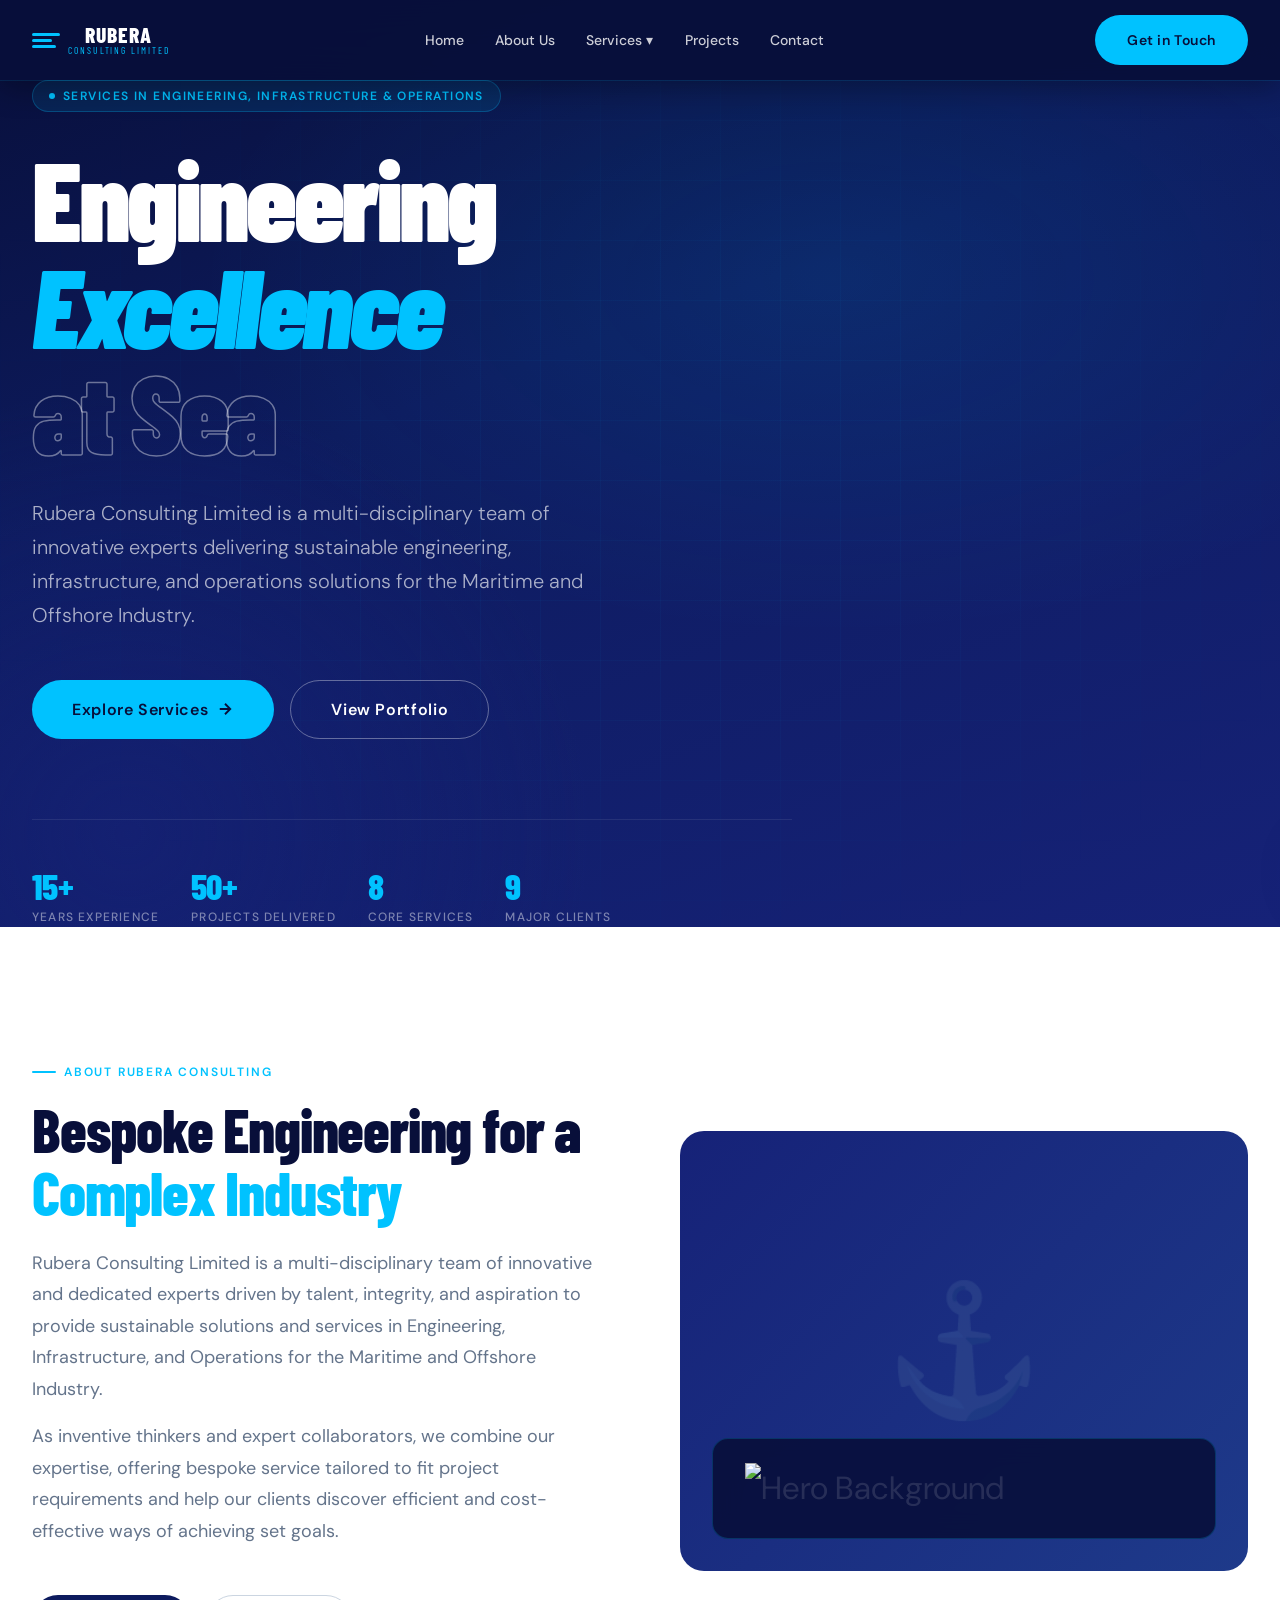
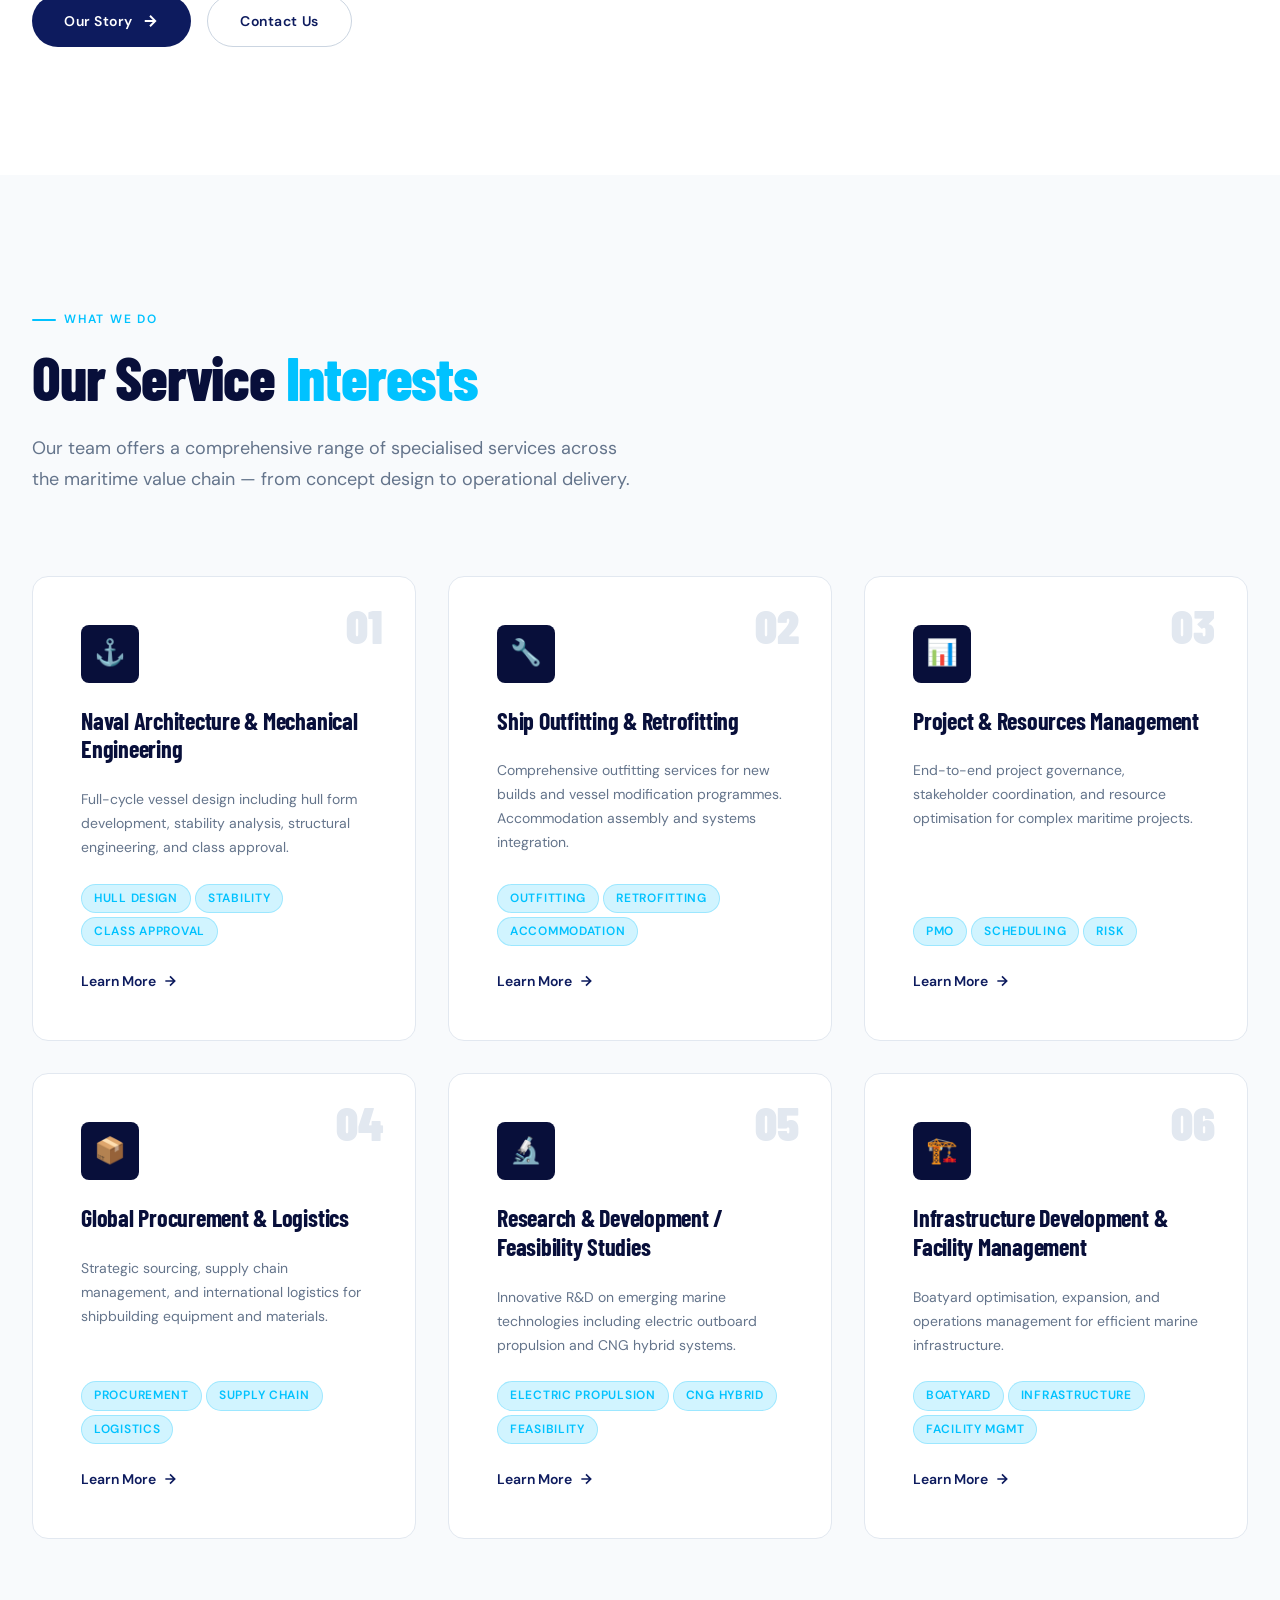
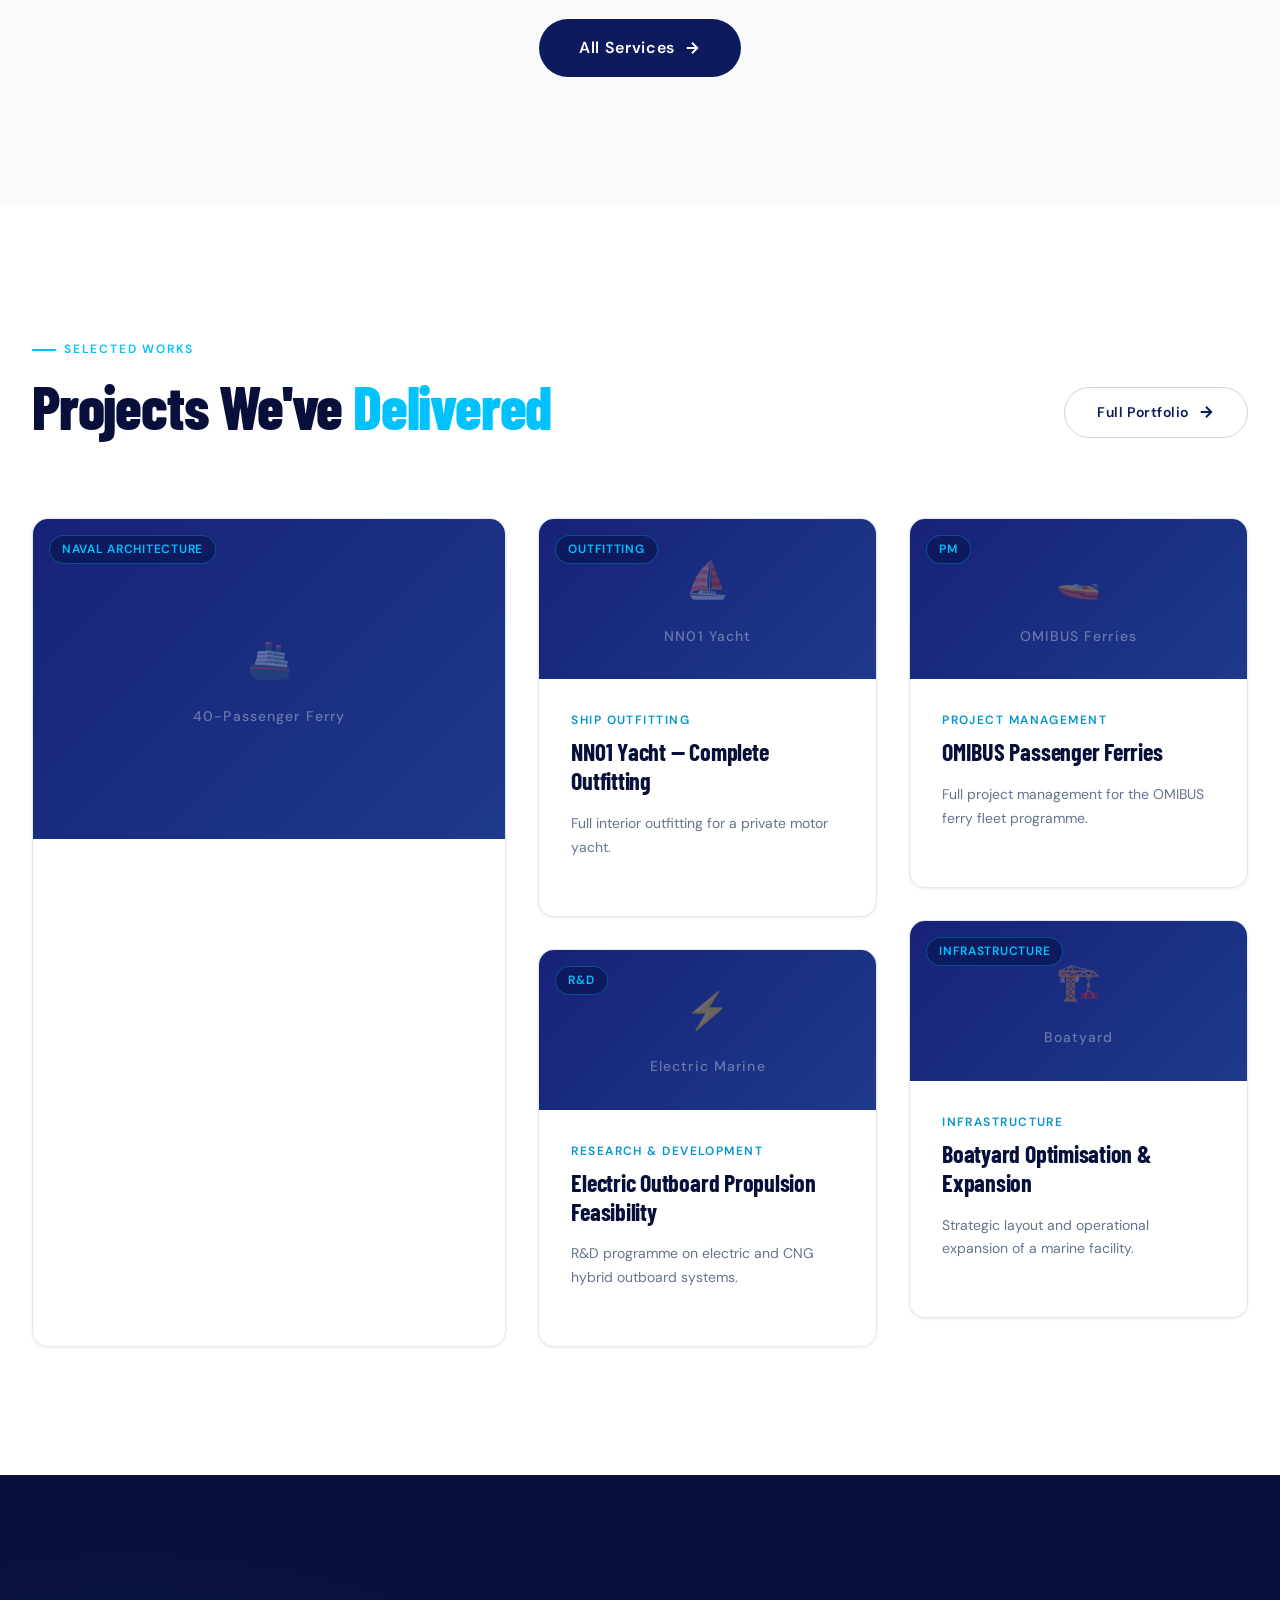
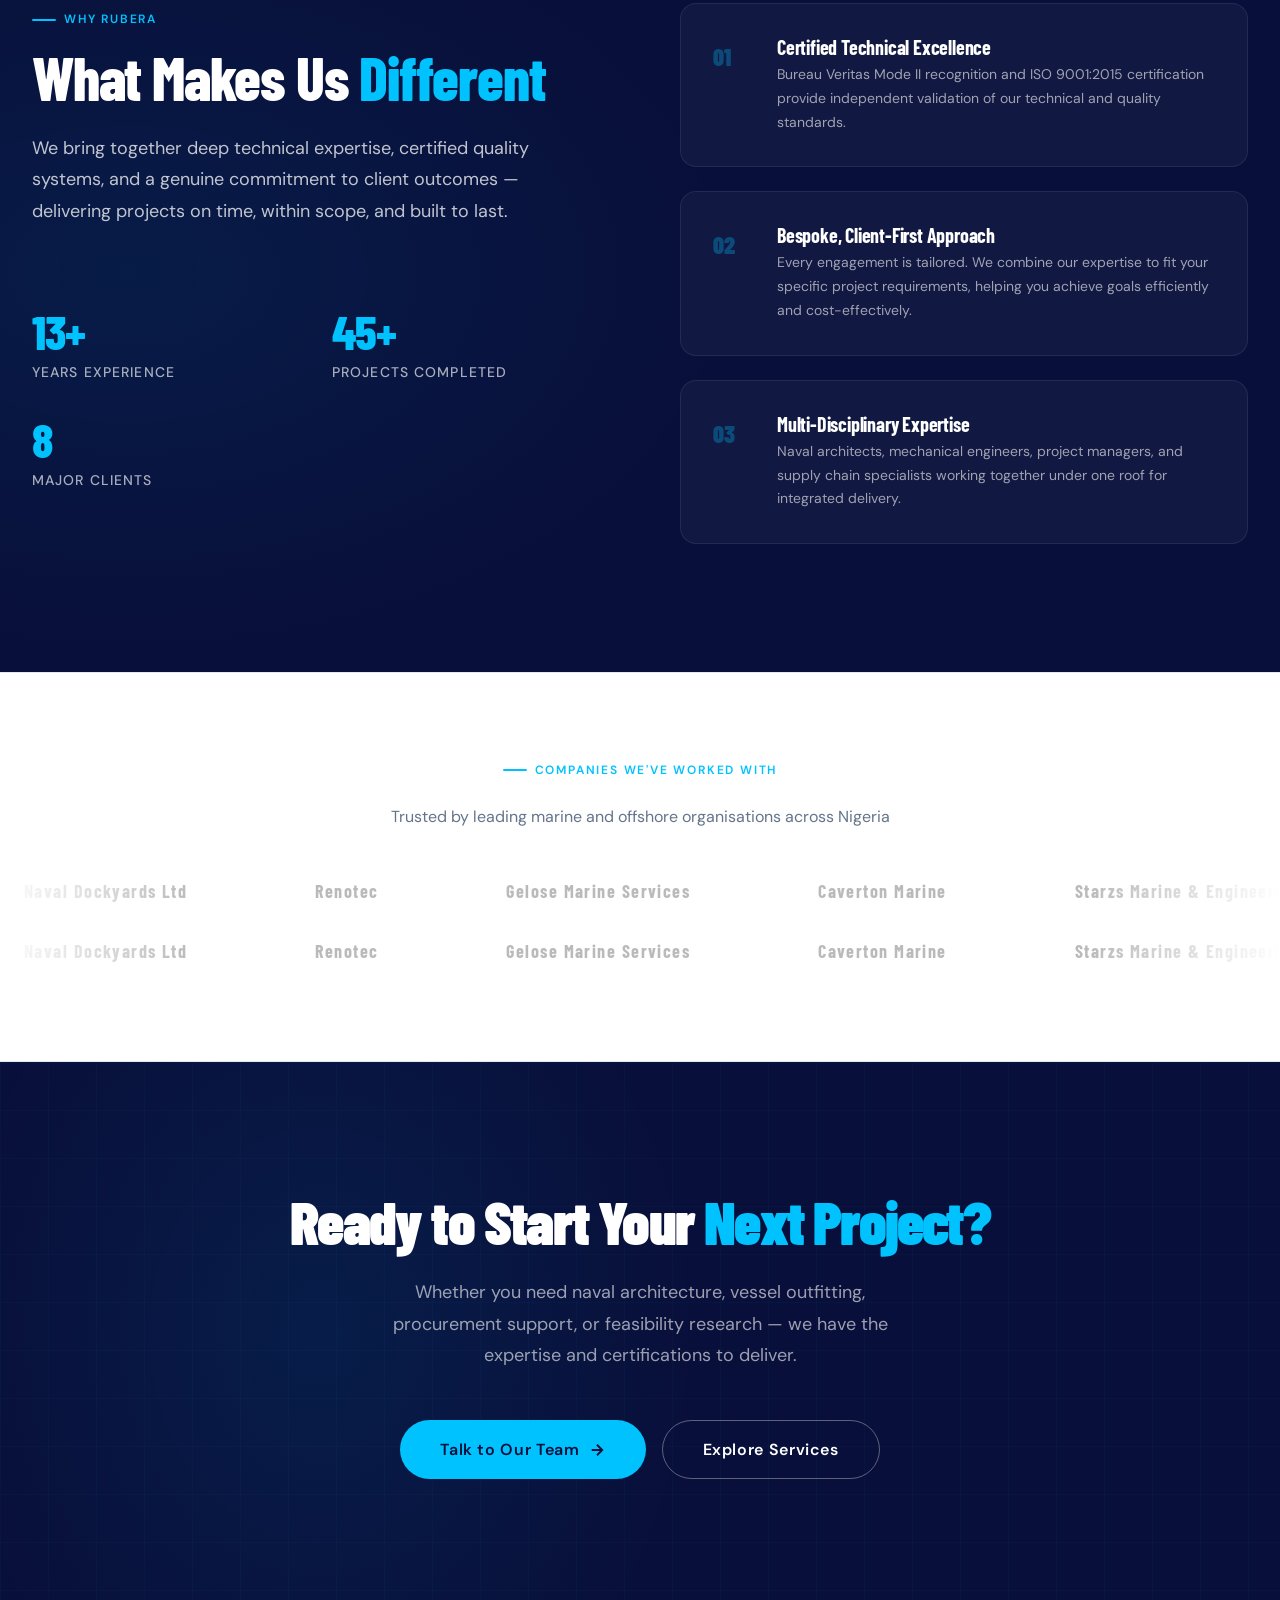
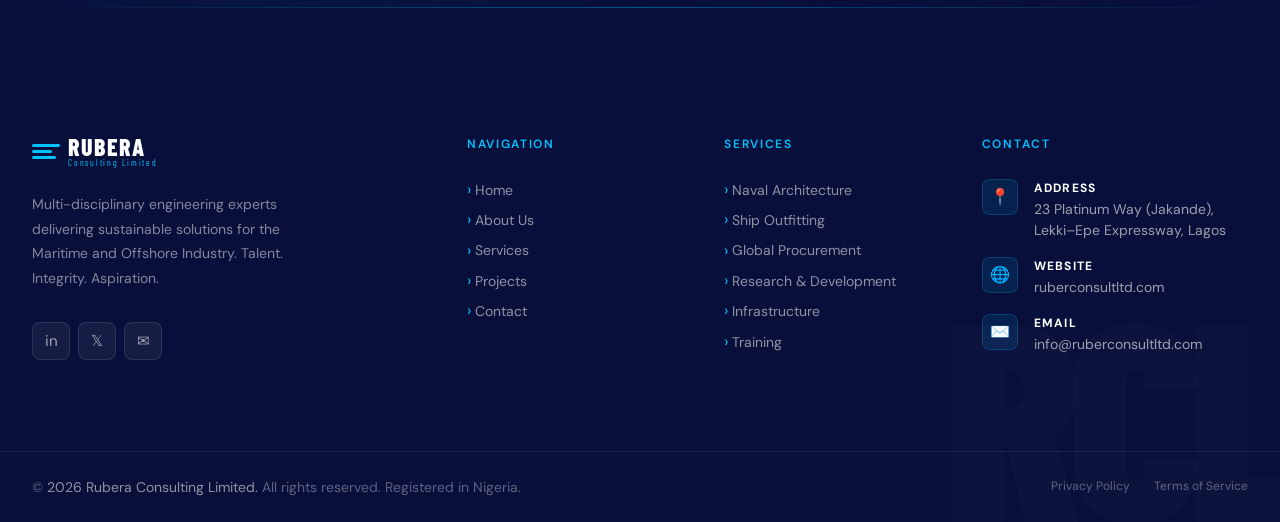
==== commit c6fcb58e: "Update index.html" ====
--- a/index.html
+++ b/index.html
@@ -496,7 +496,7 @@
 
   <!-- HERO -->
   <section class="hero">
-    <div class="hero-bg"> </div>
+    <div class="hero-bg"></div>
     <div class="hero-grid-overlay"></div>
     <div class="container" style="position:relative;z-index:2;width:100%">
       <div class="hero-content">
@@ -522,18 +522,6 @@
       </div>
     </div>
   </section>
-
-  <!-- ACCREDITATION STRIP -->
- <!-- <div class="accred-strip">
-    <div class="container">
-      <div class="accred-items">
-        <div class="accred-item"><div class="accred-check">✓</div><span>Bureau Veritas — BV Mode II Scheme</span></div>
-        <div class="accred-item"><div class="accred-check">✓</div><span>ISO 9001:2015 Certified</span></div>
-        <div class="accred-item"><div class="accred-check">✓</div><span>GRP Passenger & Cargo Vessel Production</span></div>
-        <div class="accred-item"><div class="accred-check">✓</div><span>Inland Waterways Certified</span></div>
-      </div>
-    </div>
-  </div>
 
   <!-- OVERVIEW -->
   <section class="section bg-white">
@@ -636,12 +624,6 @@
       <div class="proj-strip">
         <article class="project-card proj-featured" data-reveal>
           <div class="project-card-img"><div class="proj-placeholder">🚢<p>40-Passenger Ferry</p></div><div class="project-card-badge"><span class="tag tag-navy">Naval Architecture</span></div></div>
-          <div class="project-card-body">
-            <div class="project-card-cat">Naval Architecture & Engineering</div>
-            <h3 class="project-card-title">40-Passenger Ferry — Bureau Veritas Approval</h3>
-            <p class="project-card-desc">Full design package for a 40-passenger inland waterway ferry with BV class-stamped approval.</p>
-            <div class="project-card-meta"><div class="project-card-client"><strong>Bureau Veritas Stamped</strong>Lagos, Nigeria</div><button class="btn btn-navy" style="padding:.5rem 1.2rem;font-size:var(--text-xs)" onclick="goTo('projects')">View</button></div>
-          </div>
         </article>
         <div style="display:flex;flex-direction:column;gap:var(--space-xl)">
           <article class="project-card" data-reveal data-reveal-delay="2">
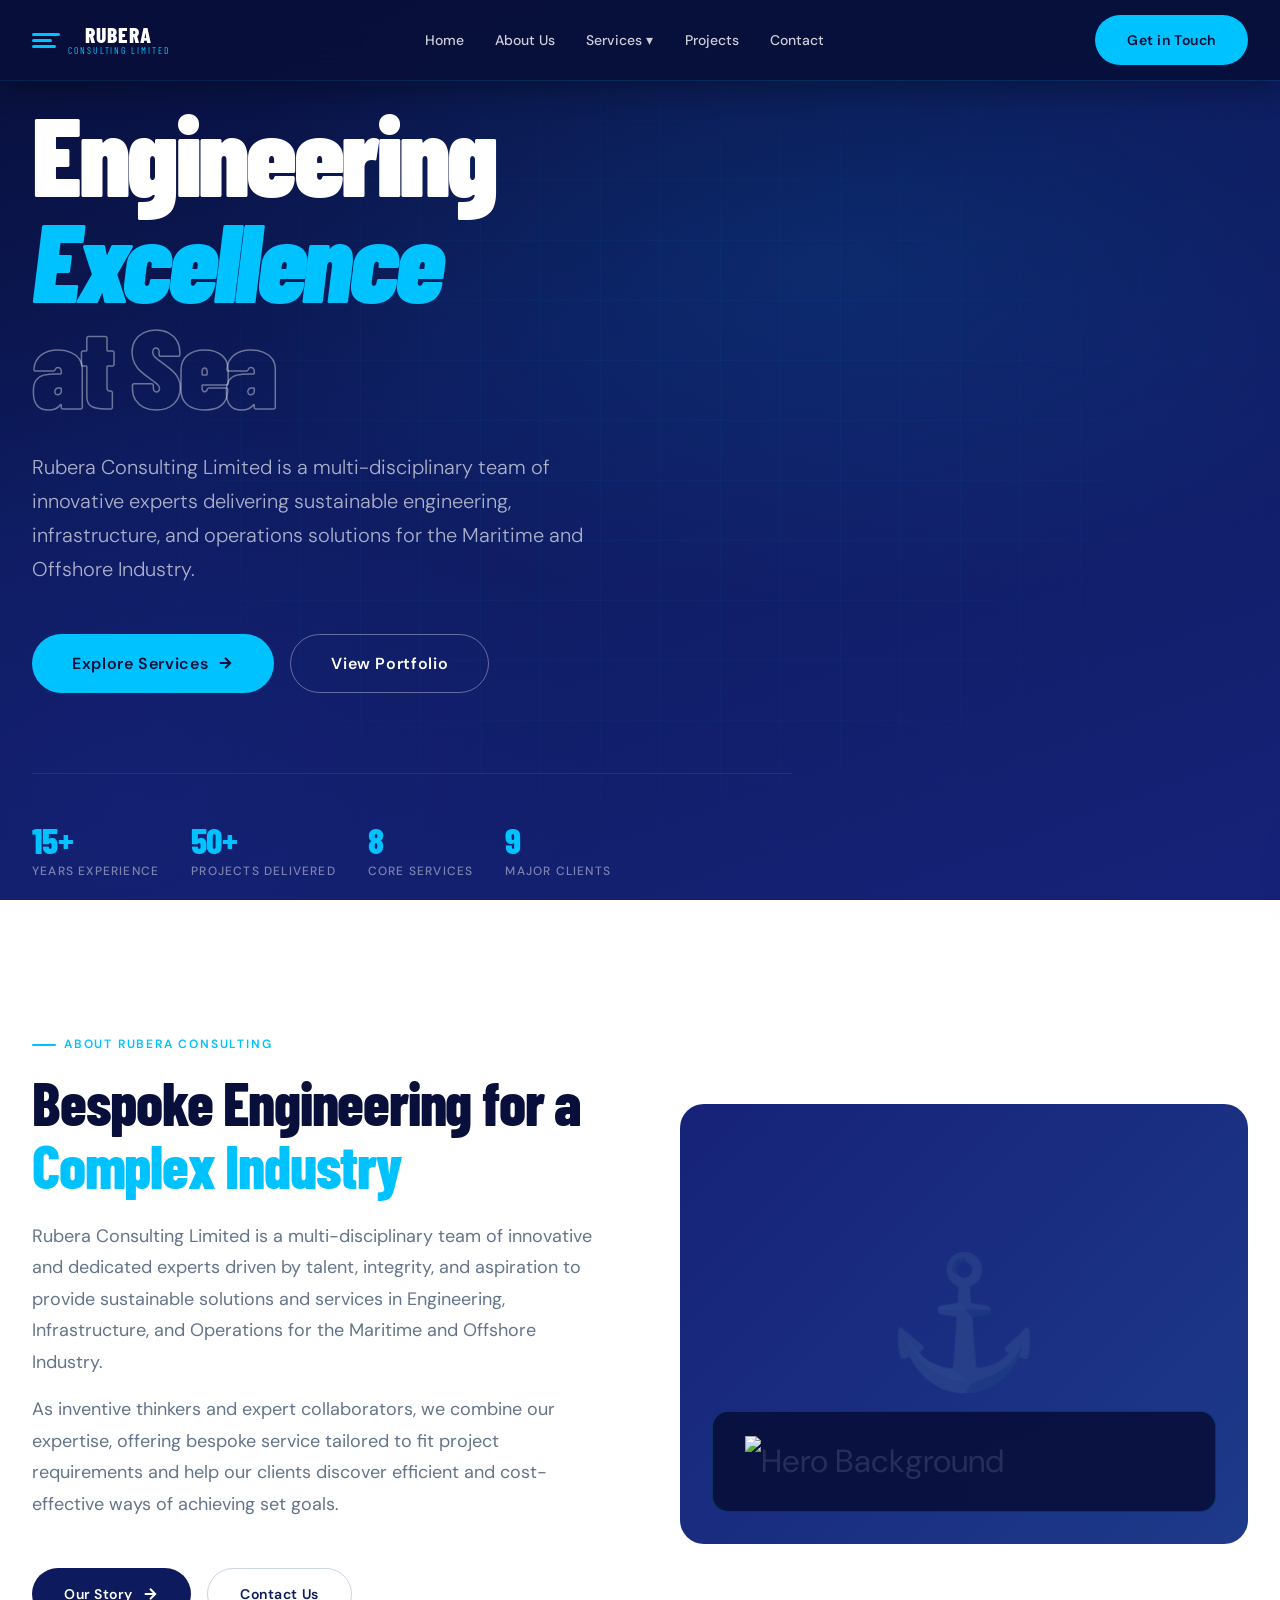
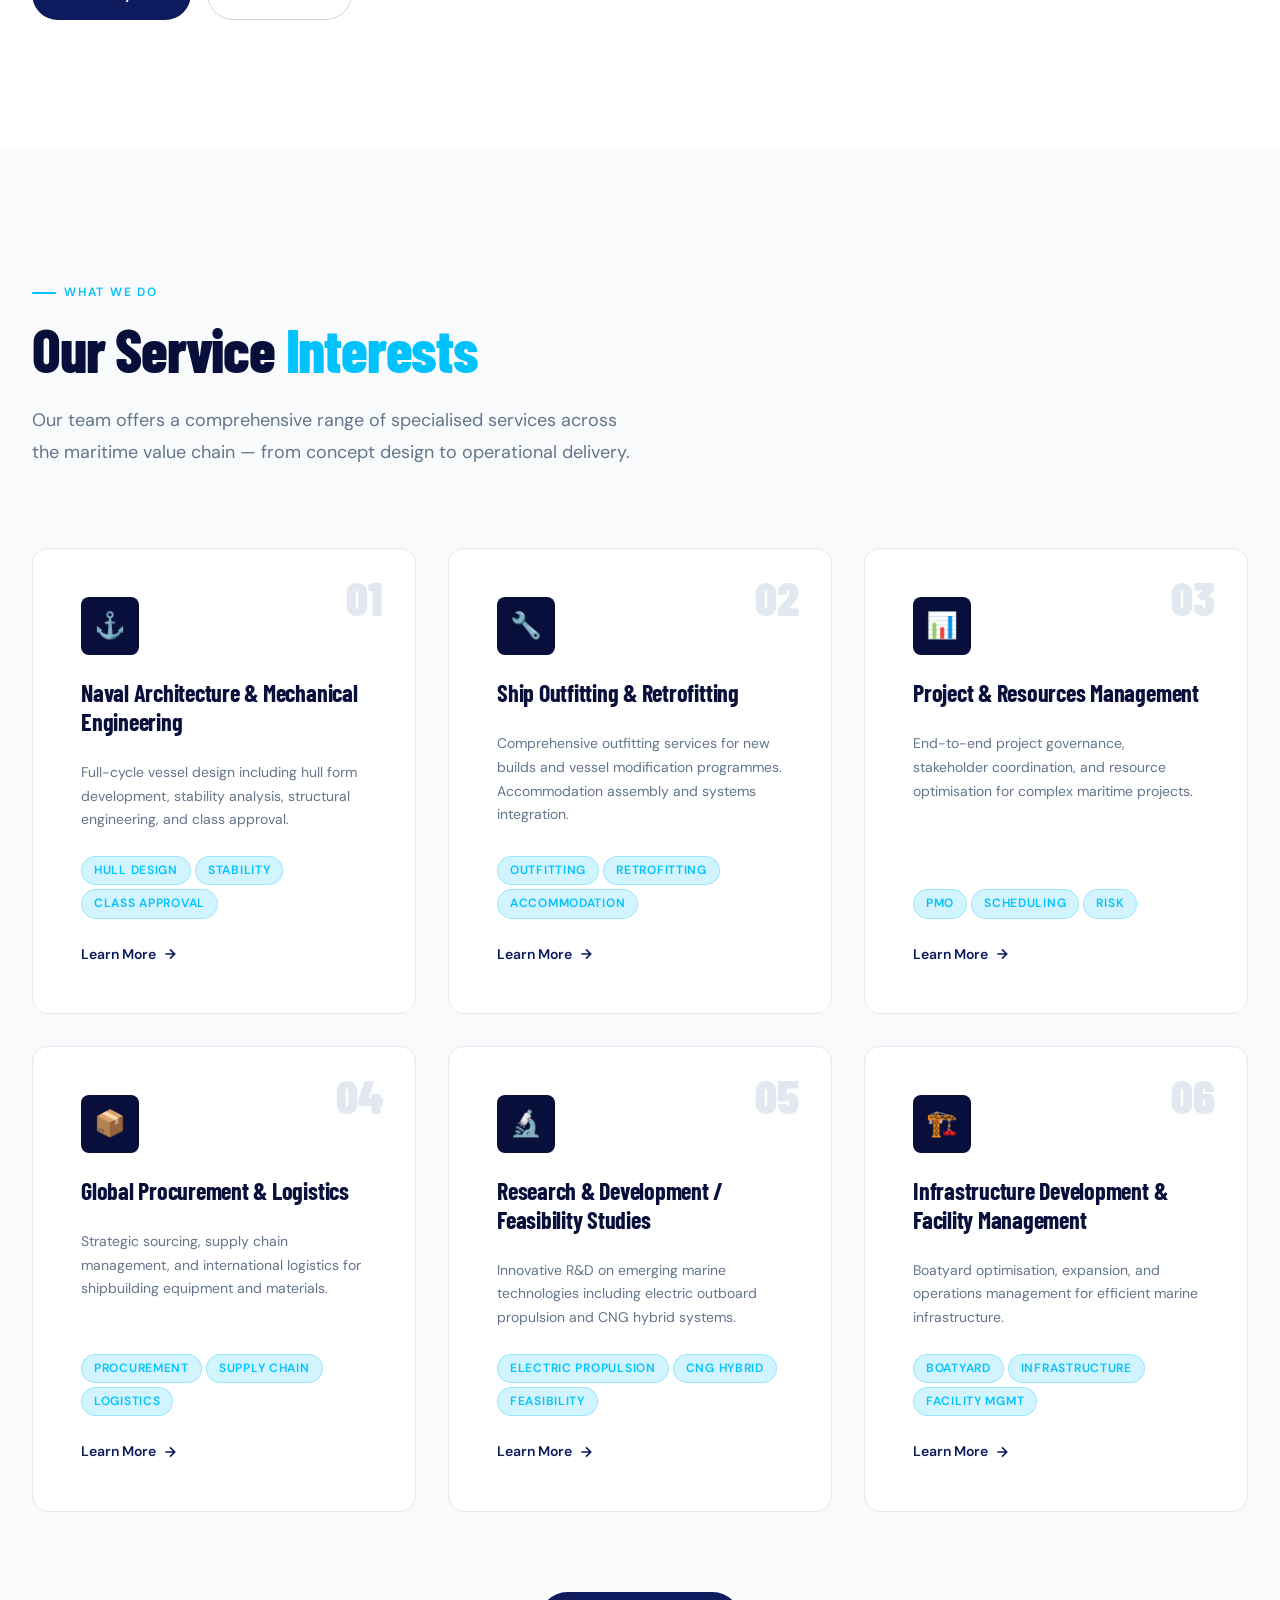
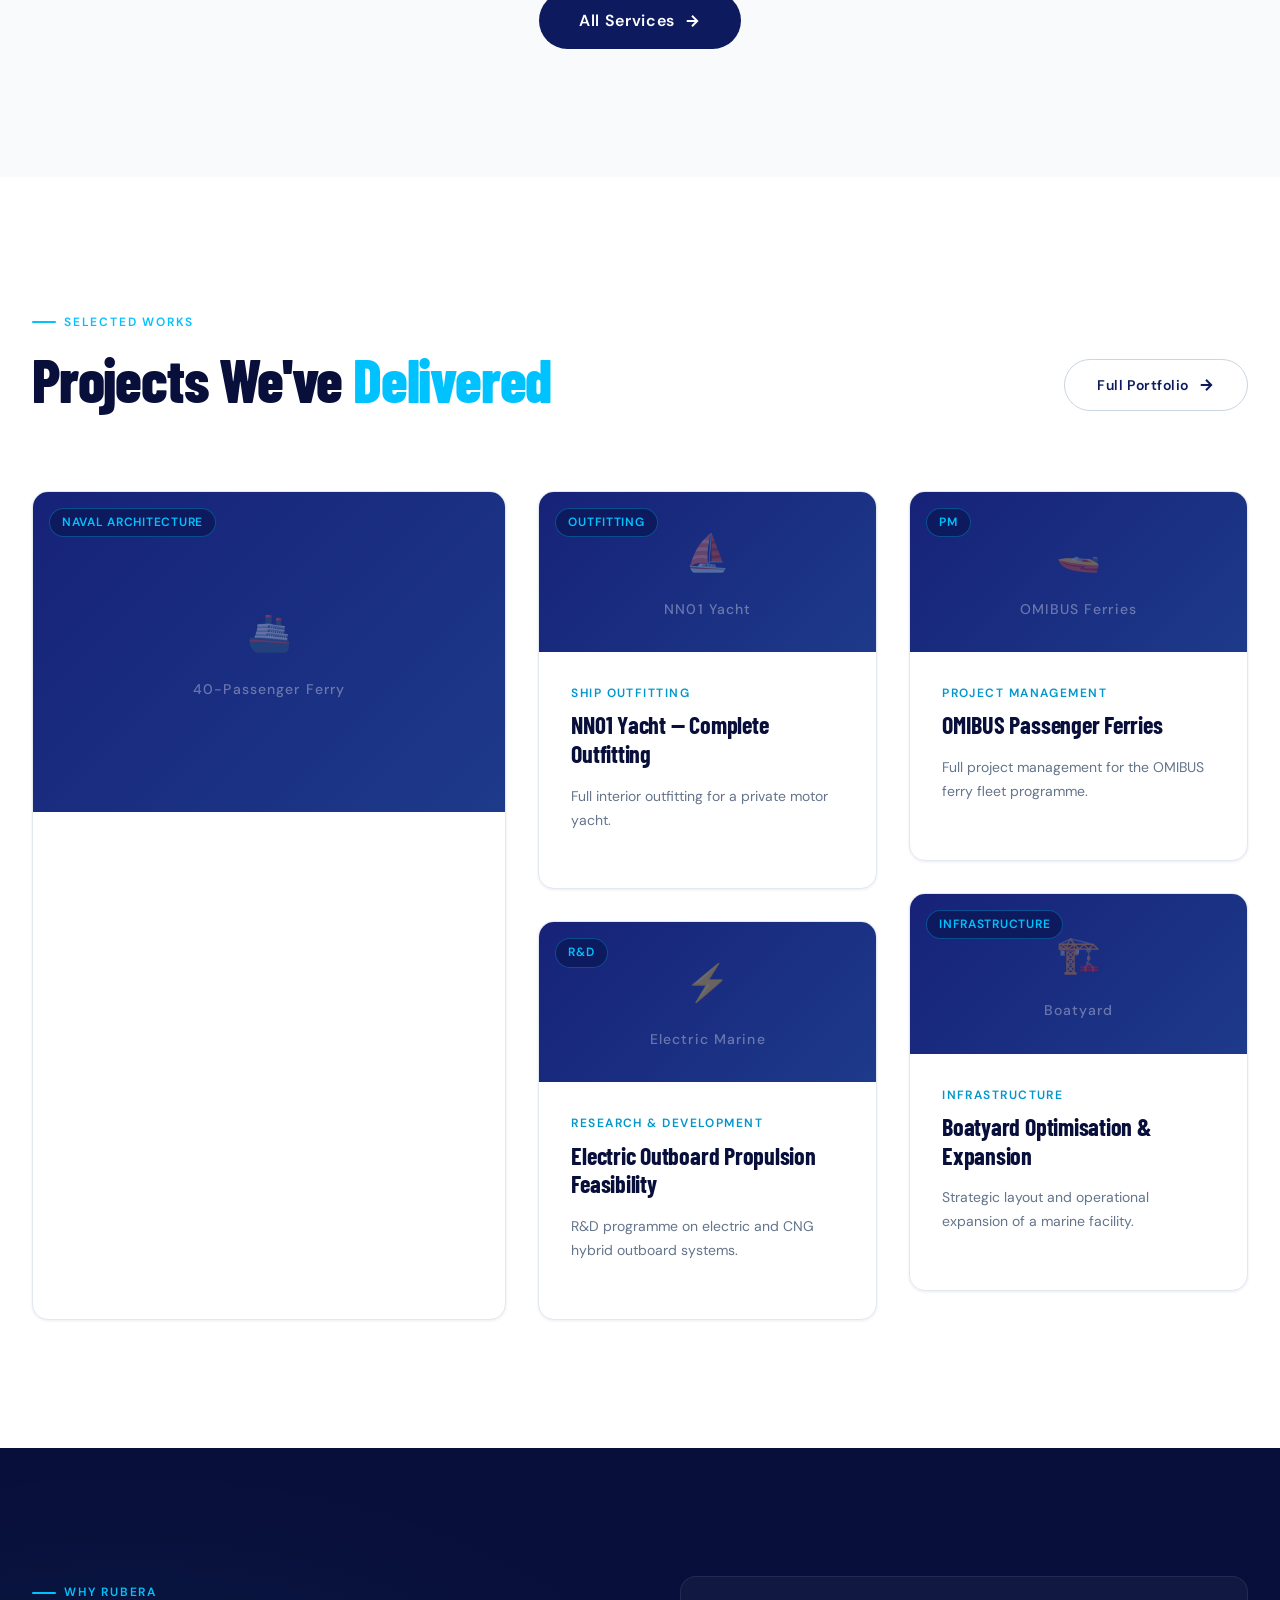
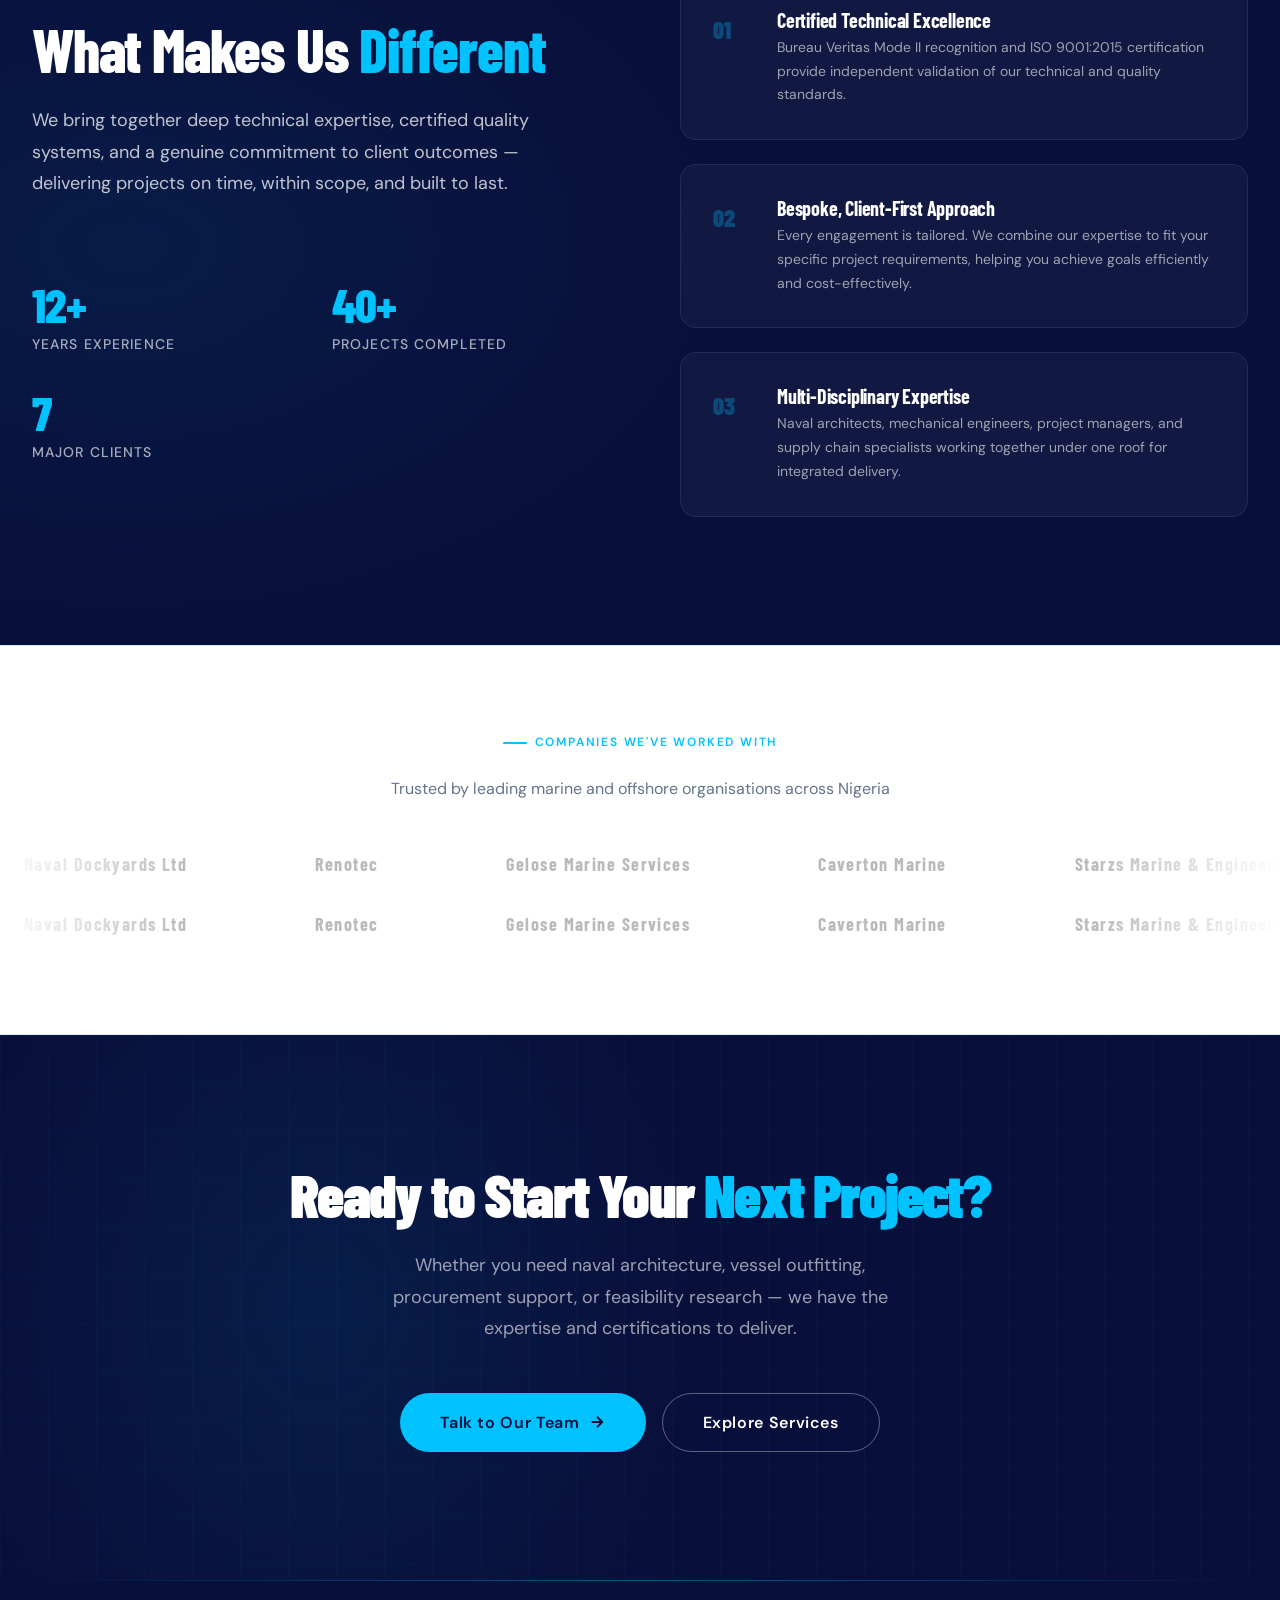
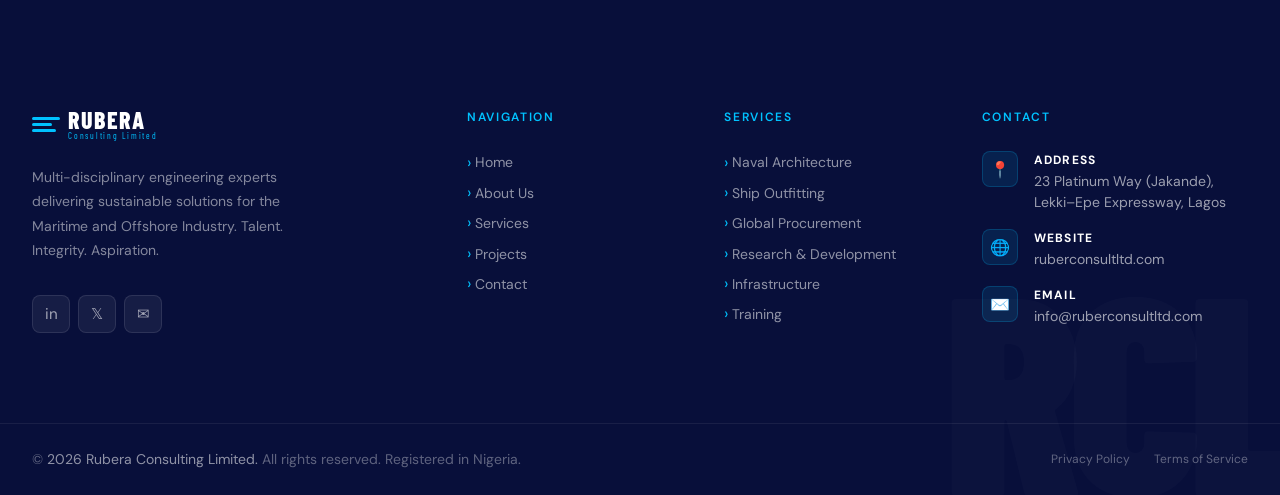
==== commit 6c940830: "Update index.html" ====
--- a/index.html
+++ b/index.html
@@ -500,10 +500,6 @@
     <div class="hero-grid-overlay"></div>
     <div class="container" style="position:relative;z-index:2;width:100%">
       <div class="hero-content">
-        <div class="hero-eyebrow">
-          <span class="dot"></span>
-          Services in Engineering, Infrastructure & Operations 
-        </div>
         <h1 class="hero-title">
           Engineering<em class="accent"> Excellence</em>
           <span class="outline">at Sea</span>
